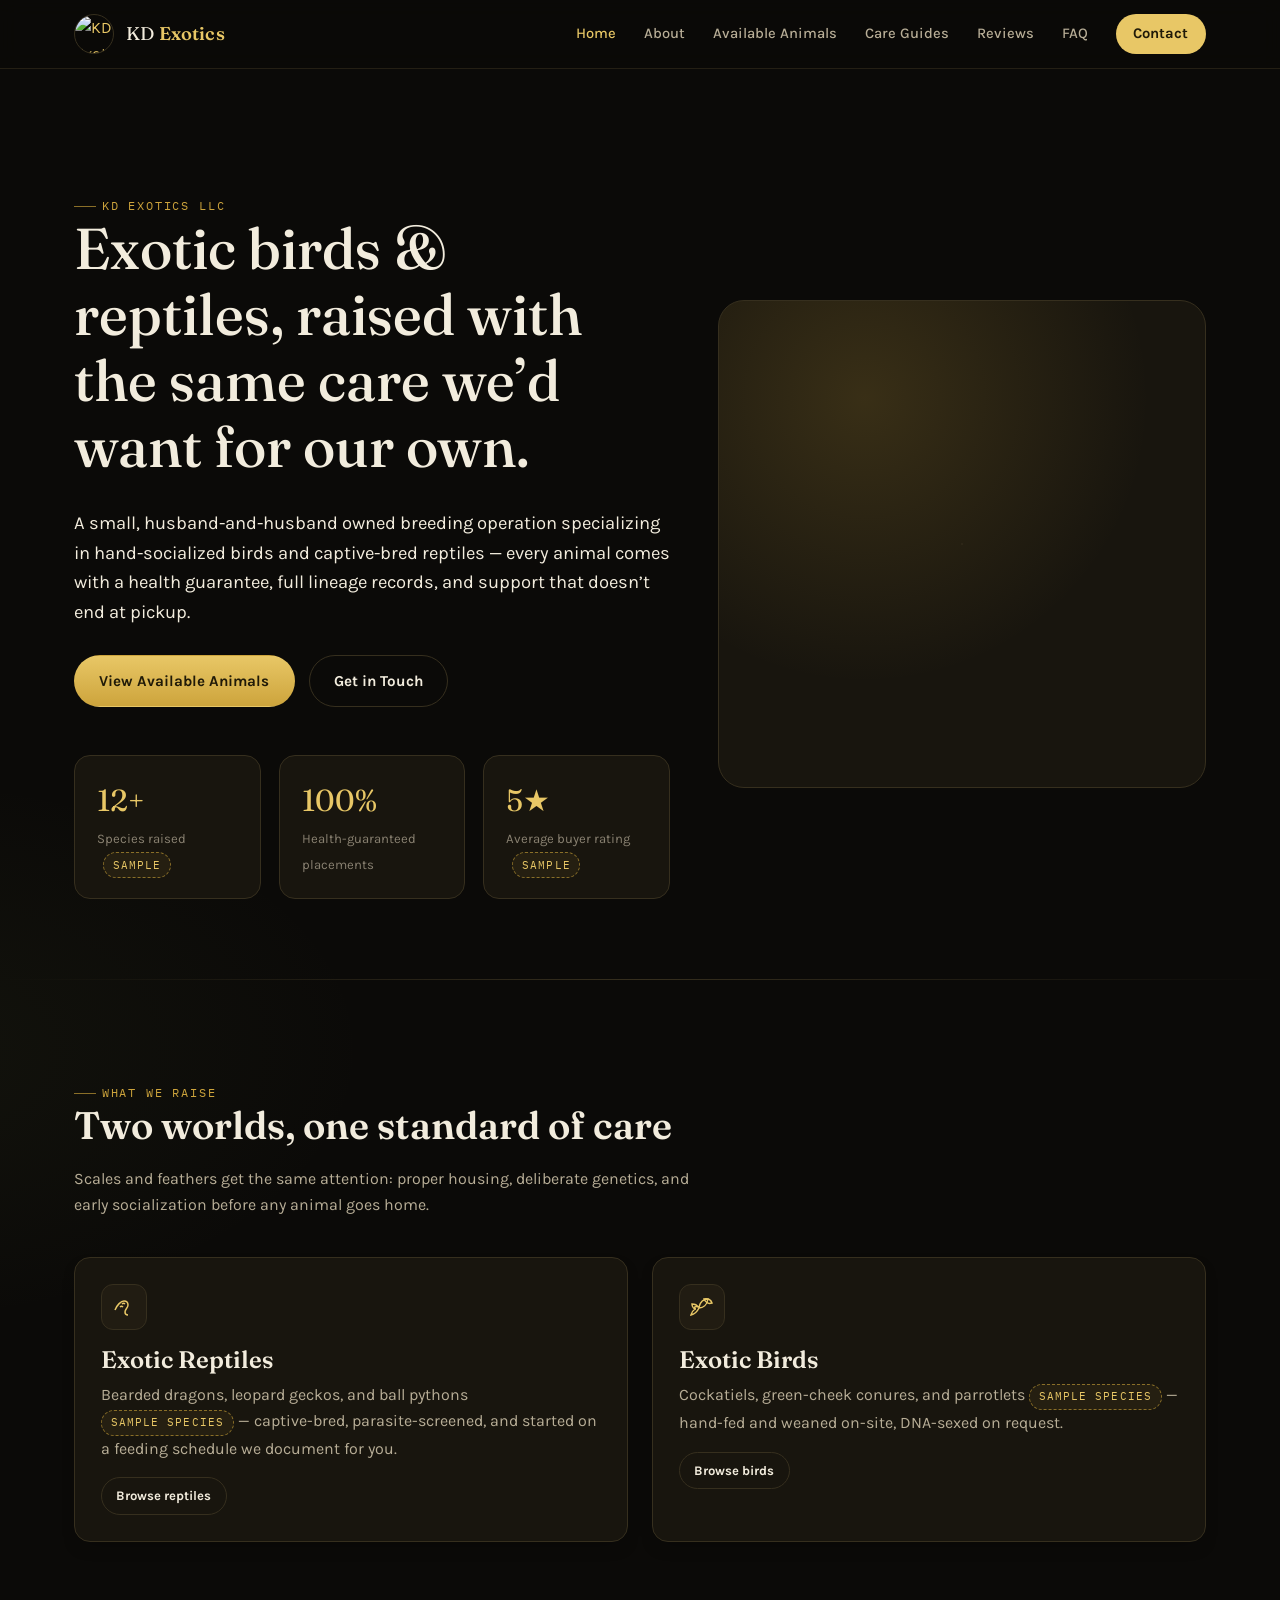
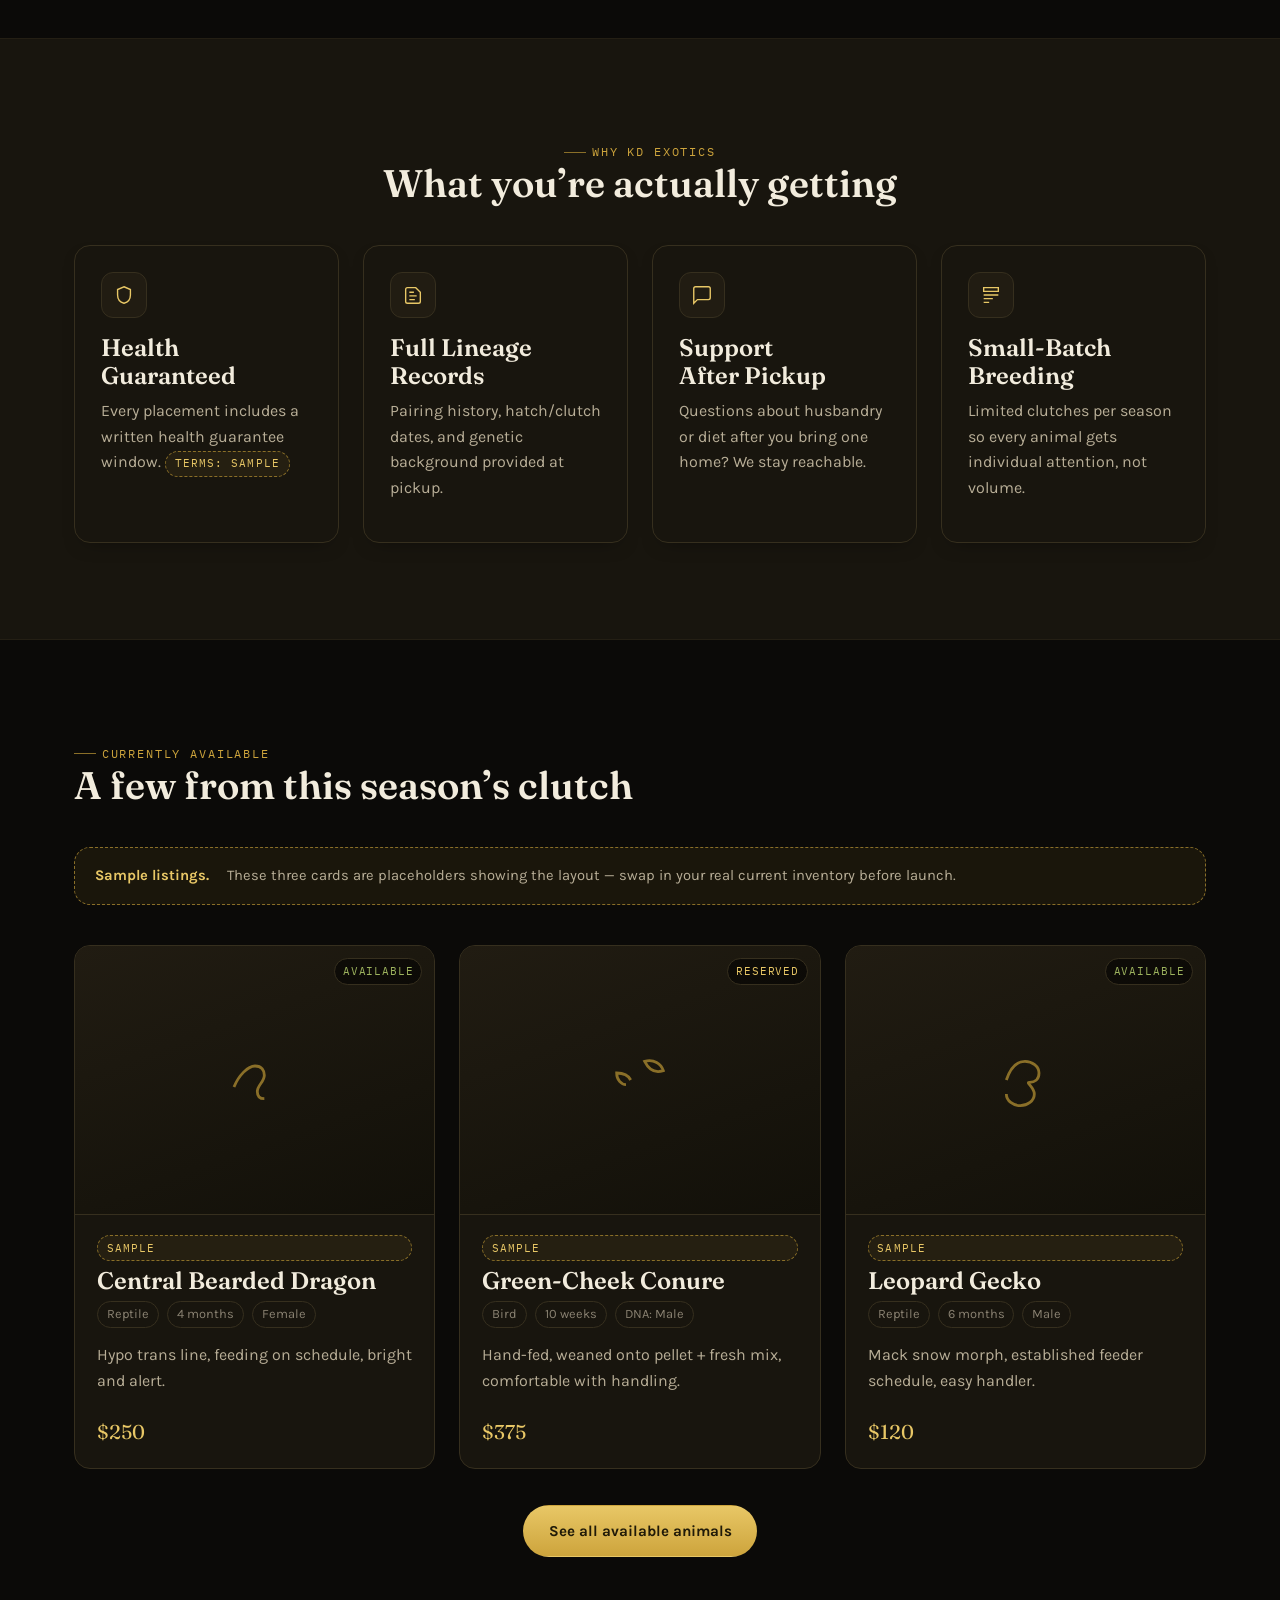
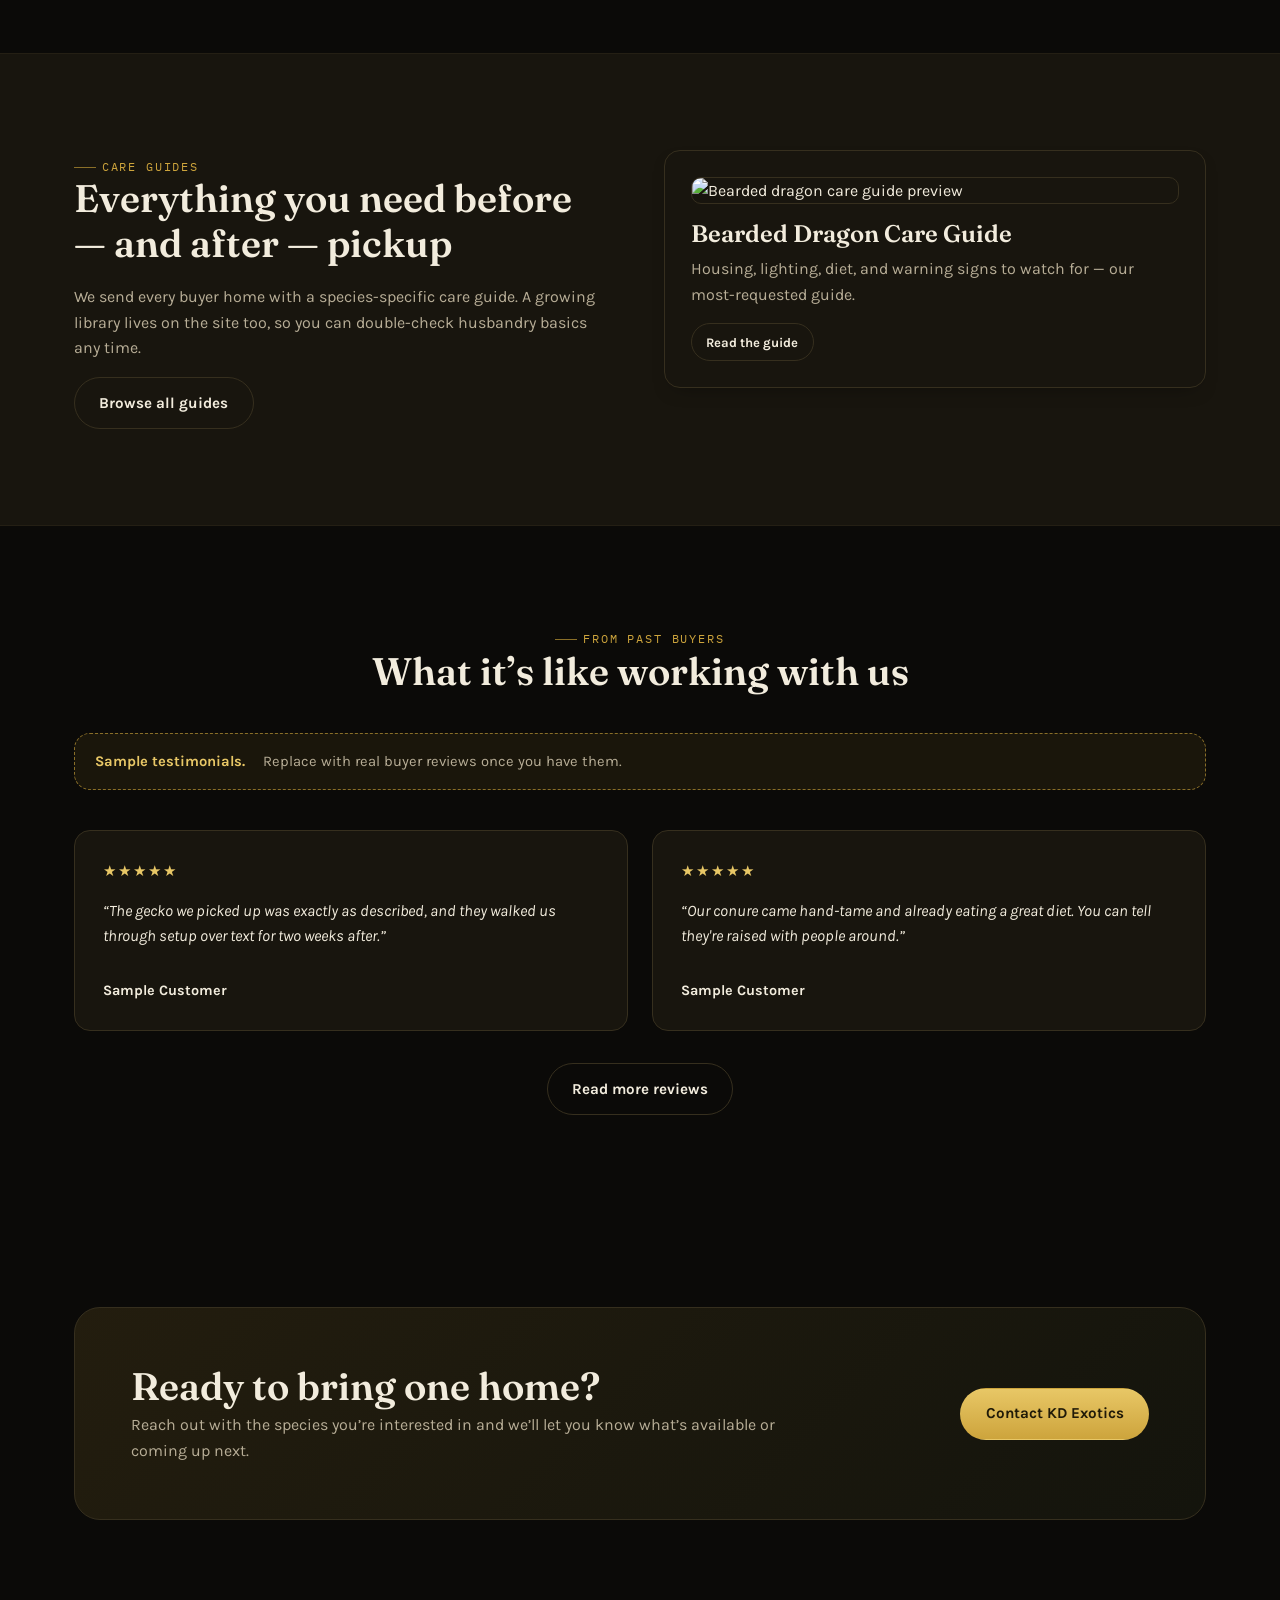
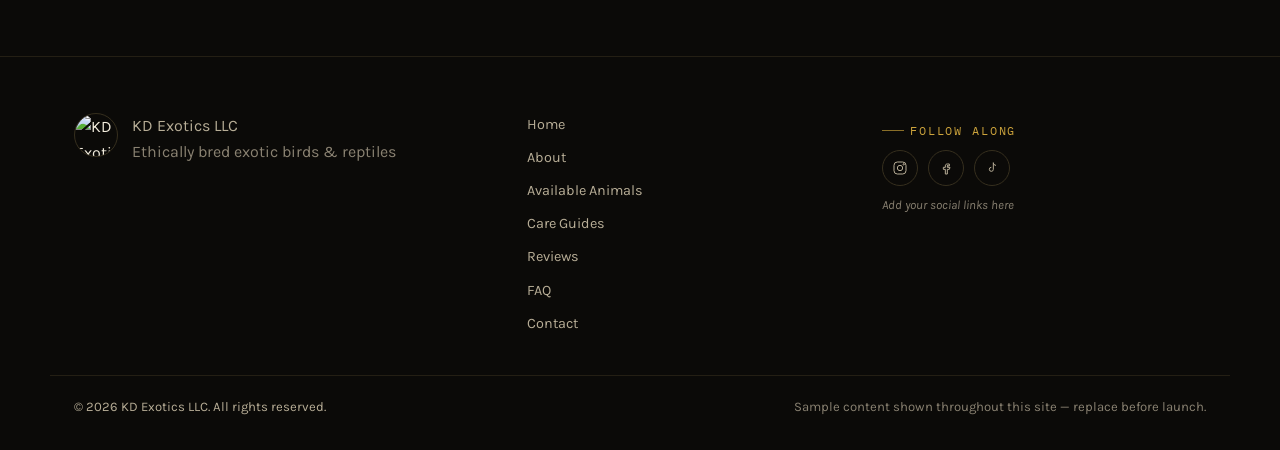
==== index.html @ a791296e "Add files via upload" ====
<!doctype html>
<html lang="en">
<head>
<meta charset="UTF-8">
<meta name="viewport" content="width=device-width, initial-scale=1.0">
<title>KD Exotics LLC | Ethically Bred Exotic Birds &amp; Reptiles</title>
<meta name="description" content="KD Exotics LLC raises hand-socialized exotic birds and reptiles with health-guaranteed placements, transparent lineage records, and lifetime owner support.">
<link rel="preconnect" href="https://fonts.googleapis.com">
<link rel="preconnect" href="https://fonts.gstatic.com" crossorigin>
<link rel="stylesheet" href="https://fonts.googleapis.com/css2?family=Fraunces:opsz,wght@9..144,400;9..144,500;9..144,600;9..144,700&family=Karla:wght@400;500;700&family=IBM+Plex+Mono:wght@400;500&display=swap">
<link rel="stylesheet" href="styles.css">
</head>
<body>

<header class="site-header">
  <div class="header-inner">
    <a href="index.html" class="brand">
      <img src="assets/kd-exotics-logo.jpg" alt="KD Exotics LLC" class="brand-mark">
      <span class="brand-text">KD <b>Exotics</b></span>
    </a>
    <nav class="site-nav" id="site-nav">
      <a href="index.html" class="active">Home</a>
      <a href="about.html">About</a>
      <a href="animals.html">Available Animals</a>
      <a href="care-guides.html">Care Guides</a>
      <a href="testimonials.html">Reviews</a>
      <a href="faq.html">FAQ</a>
      <a href="contact.html" class="nav-cta">Contact</a>
    </nav>
    <button class="nav-toggle" id="nav-toggle" aria-label="Toggle navigation" aria-expanded="false">
      <span></span><span></span><span></span>
    </button>
  </div>
</header>

<main>

  <!-- HERO -->
  <section class="hero">
    <div class="wrap hero-grid">
      <div>
        <span class="eyebrow">KD Exotics LLC</span>
        <h1>Exotic birds &amp; reptiles, raised with the same care we&rsquo;d want for our own.</h1>
        <p class="lede">A small, husband-and-husband owned breeding operation specializing in hand-socialized birds and captive-bred reptiles &mdash; every animal comes with a health guarantee, full lineage records, and support that doesn&rsquo;t end at pickup.</p>
        <div class="hero-actions">
          <a href="animals.html" class="btn btn-primary">View Available Animals</a>
          <a href="contact.html" class="btn btn-ghost">Get in Touch</a>
        </div>
        <div class="stat-row">
          <div class="stat-tile">
            <span class="num">12+</span>
            <span class="label">Species raised <span class="sample-tag" style="margin-left:6px;">Sample</span></span>
          </div>
          <div class="stat-tile">
            <span class="num">100%</span>
            <span class="label">Health-guaranteed placements</span>
          </div>
          <div class="stat-tile">
            <span class="num">5★</span>
            <span class="label">Average buyer rating <span class="sample-tag" style="margin-left:6px;">Sample</span></span>
          </div>
        </div>
      </div>
      <div class="hero-art" aria-hidden="true">
        <img src="assets/kd-exotics-logo.jpg" alt="">
      </div>
    </div>
  </section>

  <hr class="divider">

  <!-- WHAT WE RAISE -->
  <section>
    <div class="wrap">
      <div class="section-head">
        <span class="eyebrow">What we raise</span>
        <h2>Two worlds, one standard of care</h2>
        <p>Scales and feathers get the same attention: proper housing, deliberate genetics, and early socialization before any animal goes home.</p>
      </div>
      <div class="grid grid-2">
        <div class="card">
          <div class="icon-badge">
            <svg width="24" height="24" viewBox="0 0 24 24" fill="none" stroke="currentColor" stroke-width="1.5"><path d="M3 15c2-5 6-9 9-9 3 0 4 2 4 4 0 3-3 4-3 7 0 2 1 3 3 3M8 12c1-1 2-1 3 0M10 9c1-1 2-1 3 0"/></svg>
          </div>
          <h3>Exotic Reptiles</h3>
          <p>Bearded dragons, leopard geckos, and ball pythons <span class="sample-tag">Sample species</span> &mdash; captive-bred, parasite-screened, and started on a feeding schedule we document for you.</p>
          <a href="animals.html?type=reptiles" class="btn btn-sm btn-ghost">Browse reptiles</a>
        </div>
        <div class="card">
          <div class="icon-badge">
            <svg width="24" height="24" viewBox="0 0 24 24" fill="none" stroke="currentColor" stroke-width="1.5"><path d="M6 14c-2 0-4-2-4-5 3 0 5 1 6 3M14 4c4-1 7 1 8 4-3 1-6 0-8-4Z"/><path d="M9 12c1-4 4-8 9-8-1 6-5 9-9 9-3 6-8 7-8 7s1-4 4-6c-1-1-1-2 0-2 2-1 3 0 4 0Z"/></svg>
          </div>
          <h3>Exotic Birds</h3>
          <p>Cockatiels, green-cheek conures, and parrotlets <span class="sample-tag">Sample species</span> &mdash; hand-fed and weaned on-site, DNA-sexed on request.</p>
          <a href="animals.html?type=birds" class="btn btn-sm btn-ghost">Browse birds</a>
        </div>
      </div>
    </div>
  </section>

  <!-- WHY KD EXOTICS -->
  <section style="background:var(--surface); border-top:1px solid var(--border-soft); border-bottom:1px solid var(--border-soft);">
    <div class="wrap">
      <div class="section-head center">
        <span class="eyebrow">Why KD Exotics</span>
        <h2>What you&rsquo;re actually getting</h2>
      </div>
      <div class="grid grid-4">
        <div class="card">
          <div class="icon-badge"><svg width="22" height="22" viewBox="0 0 24 24" fill="none" stroke="currentColor" stroke-width="1.5"><path d="M12 3l7 3v6c0 5-3 8-7 9-4-1-7-4-7-9V6l7-3Z"/></svg></div>
          <h3>Health Guaranteed</h3>
          <p>Every placement includes a written health guarantee window. <span class="sample-tag">Terms: sample</span></p>
        </div>
        <div class="card">
          <div class="icon-badge"><svg width="22" height="22" viewBox="0 0 24 24" fill="none" stroke="currentColor" stroke-width="1.5"><path d="M4 19V6a2 2 0 0 1 2-2h9l5 5v10a2 2 0 0 1-2 2H6a2 2 0 0 1-2-2Z"/><path d="M8 9h5M8 13h8M8 17h6"/></svg></div>
          <h3>Full Lineage Records</h3>
          <p>Pairing history, hatch/clutch dates, and genetic background provided at pickup.</p>
        </div>
        <div class="card">
          <div class="icon-badge"><svg width="22" height="22" viewBox="0 0 24 24" fill="none" stroke="currentColor" stroke-width="1.5"><path d="M21 15a2 2 0 0 1-2 2H7l-4 4V5a2 2 0 0 1 2-2h14a2 2 0 0 1 2 2v10Z"/></svg></div>
          <h3>Support After Pickup</h3>
          <p>Questions about husbandry or diet after you bring one home? We stay reachable.</p>
        </div>
        <div class="card">
          <div class="icon-badge"><svg width="22" height="22" viewBox="0 0 24 24" fill="none" stroke="currentColor" stroke-width="1.5"><path d="M4 4h16v4H4zM4 12h16M4 16h10M4 20h6"/></svg></div>
          <h3>Small-Batch Breeding</h3>
          <p>Limited clutches per season so every animal gets individual attention, not volume.</p>
        </div>
      </div>
    </div>
  </section>

  <!-- FEATURED ANIMALS -->
  <section>
    <div class="wrap">
      <div class="section-head">
        <span class="eyebrow">Currently available</span>
        <h2>A few from this season&rsquo;s clutch</h2>
      </div>
      <div class="sample-banner">
        <strong>Sample listings.</strong>&nbsp;These three cards are placeholders showing the layout &mdash; swap in your real current inventory before launch.
      </div>
      <div class="grid grid-3">
        <div class="animal-card">
          <div class="animal-media">
            <span class="animal-status status-available">Available</span>
            <svg viewBox="0 0 24 24" fill="none" stroke="currentColor" stroke-width="1.2"><path d="M3 15c2-5 6-9 9-9 3 0 4 2 4 4 0 3-3 4-3 7 0 2 1 3 3 3"/></svg>
          </div>
          <div class="animal-body">
            <span class="sample-tag">Sample</span>
            <h3>Central Bearded Dragon</h3>
            <div class="animal-meta"><span>Reptile</span><span>4 months</span><span>Female</span></div>
            <p>Hypo trans line, feeding on schedule, bright and alert.</p>
            <span class="animal-price">$250</span>
          </div>
        </div>
        <div class="animal-card">
          <div class="animal-media">
            <span class="animal-status status-reserved">Reserved</span>
            <svg viewBox="0 0 24 24" fill="none" stroke="currentColor" stroke-width="1.2"><path d="M6 14c-2 0-4-2-4-5 3 0 5 1 6 3M14 4c4-1 7 1 8 4-3 1-6 0-8-4Z"/></svg>
          </div>
          <div class="animal-body">
            <span class="sample-tag">Sample</span>
            <h3>Green-Cheek Conure</h3>
            <div class="animal-meta"><span>Bird</span><span>10 weeks</span><span>DNA: Male</span></div>
            <p>Hand-fed, weaned onto pellet + fresh mix, comfortable with handling.</p>
            <span class="animal-price">$375</span>
          </div>
        </div>
        <div class="animal-card">
          <div class="animal-media">
            <span class="animal-status status-available">Available</span>
            <svg viewBox="0 0 24 24" fill="none" stroke="currentColor" stroke-width="1.2"><path d="M4 12c2-6 5-8 8-8s6 2 6 5-2 4-4 4 2 2 2 5-3 5-6 5-6-2-6-5"/></svg>
          </div>
          <div class="animal-body">
            <span class="sample-tag">Sample</span>
            <h3>Leopard Gecko</h3>
            <div class="animal-meta"><span>Reptile</span><span>6 months</span><span>Male</span></div>
            <p>Mack snow morph, established feeder schedule, easy handler.</p>
            <span class="animal-price">$120</span>
          </div>
        </div>
      </div>
      <div style="text-align:center; margin-top:36px;">
        <a href="animals.html" class="btn btn-primary">See all available animals</a>
      </div>
    </div>
  </section>

  <!-- CARE GUIDES TEASER -->
  <section style="background:var(--surface); border-top:1px solid var(--border-soft); border-bottom:1px solid var(--border-soft);">
    <div class="wrap two-col">
      <div>
        <span class="eyebrow">Care guides</span>
        <h2>Everything you need before &mdash; and after &mdash; pickup</h2>
        <p>We send every buyer home with a species-specific care guide. A growing library lives on the site too, so you can double-check husbandry basics any time.</p>
        <a href="care-guides.html" class="btn btn-ghost">Browse all guides</a>
      </div>
      <div class="card">
        <img src="assets/kd-exotics-bearded-dragon-care-guide.jpg" alt="Bearded dragon care guide preview" style="border-radius:10px; margin-bottom:16px; border:1px solid var(--border);">
        <h3>Bearded Dragon Care Guide</h3>
        <p>Housing, lighting, diet, and warning signs to watch for &mdash; our most-requested guide.</p>
        <a href="care-guides.html" class="btn btn-sm btn-ghost">Read the guide</a>
      </div>
    </div>
  </section>

  <!-- TESTIMONIALS TEASER -->
  <section>
    <div class="wrap">
      <div class="section-head center">
        <span class="eyebrow">From past buyers</span>
        <h2>What it&rsquo;s like working with us</h2>
      </div>
      <div class="sample-banner"><strong>Sample testimonials.</strong>&nbsp;Replace with real buyer reviews once you have them.</div>
      <div class="grid grid-2">
        <div class="testimonial-card">
          <div class="stars">★★★★★</div>
          <p class="testimonial-quote">&ldquo;The gecko we picked up was exactly as described, and they walked us through setup over text for two weeks after.&rdquo;</p>
          <span class="testimonial-name">Sample Customer</span>
        </div>
        <div class="testimonial-card">
          <div class="stars">★★★★★</div>
          <p class="testimonial-quote">&ldquo;Our conure came hand-tame and already eating a great diet. You can tell they're raised with people around.&rdquo;</p>
          <span class="testimonial-name">Sample Customer</span>
        </div>
      </div>
      <div style="text-align:center; margin-top:32px;">
        <a href="testimonials.html" class="btn btn-ghost">Read more reviews</a>
      </div>
    </div>
  </section>

  <!-- CTA -->
  <section>
    <div class="wrap">
      <div class="cta-band">
        <div>
          <h2>Ready to bring one home?</h2>
          <p style="margin-bottom:0;">Reach out with the species you&rsquo;re interested in and we&rsquo;ll let you know what&rsquo;s available or coming up next.</p>
        </div>
        <a href="contact.html" class="btn btn-primary">Contact KD Exotics</a>
      </div>
    </div>
  </section>

</main>

<footer class="site-footer">
  <div class="footer-inner">
    <div class="footer-brand">
      <img src="assets/kd-exotics-logo.jpg" alt="KD Exotics LLC" class="footer-mark">
      <p>KD Exotics LLC<br><span class="muted">Ethically bred exotic birds &amp; reptiles</span></p>
    </div>
    <nav class="footer-nav">
      <a href="index.html">Home</a>
      <a href="about.html">About</a>
      <a href="animals.html">Available Animals</a>
      <a href="care-guides.html">Care Guides</a>
      <a href="testimonials.html">Reviews</a>
      <a href="faq.html">FAQ</a>
      <a href="contact.html">Contact</a>
    </nav>
    <div>
      <span class="eyebrow">Follow along</span>
      <div class="social-links">
        <a href="#" aria-label="Instagram"><svg width="16" height="16" viewBox="0 0 24 24" fill="none" stroke="currentColor" stroke-width="1.5"><rect x="3" y="3" width="18" height="18" rx="5"/><circle cx="12" cy="12" r="4"/><circle cx="17.5" cy="6.5" r="1"/></svg></a>
        <a href="#" aria-label="Facebook"><svg width="16" height="16" viewBox="0 0 24 24" fill="none" stroke="currentColor" stroke-width="1.5"><path d="M14 9h3V6h-3c-2 0-3 1-3 3v2H8v3h3v7h3v-7h3l1-3h-4V9c0-.5.2-1 1-1Z"/></svg></a>
        <a href="#" aria-label="TikTok"><svg width="16" height="16" viewBox="0 0 24 24" fill="none" stroke="currentColor" stroke-width="1.5"><path d="M14 4v10a3 3 0 1 1-3-3M14 4c0 2.5 2 4 4 4"/></svg></a>
      </div>
      <p class="placeholder-note">Add your social links here</p>
    </div>
  </div>
  <div class="footer-bottom wrap">
    <p>&copy; 2026 KD Exotics LLC. All rights reserved.</p>
    <p class="muted">Sample content shown throughout this site — replace before launch.</p>
  </div>
</footer>

<script src="script.js"></script>
</body>
</html>
---- styles.css ----
/* ===========================================================
   KD EXOTICS LLC — shared stylesheet
   A deliberately dark, metallic "scale & feather" theme drawn
   directly from the KD Exotics mark: matte black ground, brass
   gold, moss-green scale, and brushed steel feather tones.
   =========================================================== */

:root {
  --bg: #0b0a08;
  --bg-alt: #121009;
  --surface: #18150e;
  --surface-2: #211c12;
  --border: #362f1e;
  --border-soft: #241f14;

  --text: #f2ecdd;
  --muted: #b8ae97;
  --muted-2: #8a8272;

  --gold: #cda43c;
  --gold-bright: #e8c766;
  --gold-dim: #8a6f28;
  --olive: #7c8c47;
  --olive-bright: #9db35e;
  --slate: #a7a59a;

  --danger: #c96a4a;
  --shadow-sm: 0 8px 20px -12px rgba(0,0,0,.55);
  --shadow: 0 24px 60px -24px rgba(0,0,0,.75);

  --radius-sm: 8px;
  --radius: 16px;
  --radius-lg: 26px;

  --font-display: 'Fraunces', Georgia, 'Iowan Old Style', serif;
  --font-body: 'Karla', -apple-system, BlinkMacSystemFont, 'Segoe UI', sans-serif;
  --font-mono: 'IBM Plex Mono', ui-monospace, SFMono-Regular, monospace;

  --maxw: 1180px;
  color-scheme: dark;
}

* { box-sizing: border-box; }
html { scroll-behavior: smooth; }
body {
  margin: 0;
  background: var(--bg);
  background-image:
    radial-gradient(1200px 600px at 85% -10%, rgba(205,164,60,.08), transparent 60%),
    radial-gradient(900px 500px at -10% 20%, rgba(124,140,71,.07), transparent 55%);
  color: var(--text);
  font-family: var(--font-body);
  font-size: 16px;
  line-height: 1.6;
  -webkit-font-smoothing: antialiased;
}
img { max-width: 100%; display: block; }
a { color: var(--gold-bright); text-decoration: none; }
a:hover { color: var(--gold); }
h1, h2, h3, h4 {
  font-family: var(--font-display);
  font-weight: 600;
  line-height: 1.15;
  text-wrap: balance;
  margin: 0 0 .5em;
  color: var(--text);
}
h1 { font-size: clamp(2.2rem, 5vw, 3.6rem); font-weight: 500; }
h2 { font-size: clamp(1.6rem, 3.4vw, 2.4rem); }
h3 { font-size: clamp(1.15rem, 2vw, 1.5rem); }
p { margin: 0 0 1em; color: var(--muted); max-width: 65ch; }
p.lede { font-size: 1.15rem; color: var(--text); }
.muted { color: var(--muted-2); }
ul, ol { color: var(--muted); }
:focus-visible { outline: 2px solid var(--gold-bright); outline-offset: 3px; }

.eyebrow {
  display: inline-flex;
  align-items: center;
  gap: .5em;
  font-family: var(--font-mono);
  font-size: .72rem;
  letter-spacing: .16em;
  text-transform: uppercase;
  color: var(--gold);
}
.eyebrow::before {
  content: '';
  width: 22px; height: 1px;
  background: var(--gold-dim);
}

.wrap {
  max-width: var(--maxw);
  margin: 0 auto;
  padding-inline: 24px;
}
section { padding-block: clamp(48px, 8vw, 96px); }
.section-head { max-width: 640px; margin-bottom: 40px; }
.section-head.center { max-width: 640px; margin-inline: auto; text-align: center; }

/* ---------- buttons ---------- */
.btn {
  display: inline-flex;
  align-items: center;
  gap: .5em;
  padding: .85em 1.6em;
  border-radius: 999px;
  font-family: var(--font-body);
  font-weight: 700;
  font-size: .95rem;
  border: 1px solid transparent;
  cursor: pointer;
  transition: transform .15s ease, background .2s ease, border-color .2s ease, color .2s ease;
}
.btn:hover { transform: translateY(-1px); }
.btn-primary {
  background: linear-gradient(180deg, var(--gold-bright), var(--gold));
  color: #201a08;
}
.btn-primary:hover { color: #14100a; filter: brightness(1.06); }
.btn-ghost {
  background: transparent;
  border-color: var(--border);
  color: var(--text);
}
.btn-ghost:hover { border-color: var(--gold-dim); color: var(--gold-bright); }
.btn-sm { padding: .55em 1.1em; font-size: .82rem; }

/* ---------- header / nav ---------- */
.site-header {
  position: sticky; top: 0; z-index: 40;
  background: rgba(11,10,8,.86);
  backdrop-filter: saturate(140%) blur(10px);
  border-bottom: 1px solid var(--border-soft);
}
.header-inner {
  max-width: var(--maxw);
  margin: 0 auto;
  padding: 14px 24px;
  display: flex;
  align-items: center;
  justify-content: space-between;
  gap: 20px;
}
.brand { display: flex; align-items: center; gap: 12px; }
.brand-mark {
  width: 40px; height: 40px;
  border-radius: 50%;
  object-fit: cover;
  border: 1px solid var(--border);
}
.brand-text {
  font-family: var(--font-display);
  font-size: 1.15rem;
  color: var(--text);
  letter-spacing: .01em;
}
.brand-text b { color: var(--gold-bright); font-weight: 600; }
.site-nav {
  display: flex;
  align-items: center;
  gap: 28px;
  font-size: .92rem;
}
.site-nav a { color: var(--muted); font-weight: 500; }
.site-nav a:hover, .site-nav a.active { color: var(--gold-bright); }
.site-nav a.nav-cta {
  color: #201a08;
  background: var(--gold-bright);
  padding: .55em 1.2em;
  border-radius: 999px;
  font-weight: 700;
}
.site-nav a.nav-cta:hover { background: var(--gold); color: #14100a; }
.nav-toggle {
  display: none;
  flex-direction: column;
  gap: 5px;
  background: none;
  border: 1px solid var(--border);
  border-radius: 8px;
  padding: 10px 12px;
  cursor: pointer;
}
.nav-toggle span { width: 20px; height: 2px; background: var(--text); display: block; }

@media (max-width: 860px) {
  .site-nav {
    position: absolute;
    top: 100%; left: 0; right: 0;
    background: var(--bg-alt);
    border-bottom: 1px solid var(--border-soft);
    flex-direction: column;
    align-items: flex-start;
    gap: 2px;
    padding: 10px 24px 18px;
    display: none;
  }
  .site-nav.open { display: flex; }
  .site-nav a { width: 100%; padding: 10px 0; border-bottom: 1px solid var(--border-soft); }
  .site-nav a.nav-cta { margin-top: 8px; text-align: center; }
  .nav-toggle { display: flex; }
}

/* ---------- hero ---------- */
.hero {
  padding-block: clamp(56px, 10vw, 120px) clamp(40px, 8vw, 80px);
  position: relative;
  overflow: clip;
}
.hero-grid {
  display: grid;
  grid-template-columns: 1.1fr .9fr;
  gap: 48px;
  align-items: center;
}
@media (max-width: 900px) { .hero-grid { grid-template-columns: 1fr; } }
.hero-actions { display: flex; flex-wrap: wrap; gap: 14px; margin-top: 28px; }
.hero-art {
  aspect-ratio: 1/1;
  border-radius: var(--radius-lg);
  background: radial-gradient(circle at 30% 20%, rgba(205,164,60,.18), transparent 55%), var(--surface);
  border: 1px solid var(--border);
  display: grid;
  place-items: center;
  padding: 12%;
}
.hero-art img { border-radius: 50%; border: 1px solid var(--border); }

.stat-row {
  display: grid;
  grid-template-columns: repeat(3, 1fr);
  gap: 18px;
  margin-top: 48px;
}
.stat-tile {
  background: var(--surface);
  border: 1px solid var(--border);
  border-radius: var(--radius);
  padding: 20px 22px;
}
.stat-tile .num {
  font-family: var(--font-display);
  font-size: 1.9rem;
  color: var(--gold-bright);
  display: block;
}
.stat-tile .label { font-size: .82rem; color: var(--muted-2); }
@media (max-width: 640px) { .stat-row { grid-template-columns: 1fr; } }

/* ---------- decorative divider ---------- */
.divider {
  height: 1px;
  background: linear-gradient(90deg, transparent, var(--border), transparent);
  border: none;
  margin: 0;
}
.scale-rule {
  display: flex;
  align-items: center;
  gap: 10px;
  color: var(--olive-bright);
  opacity: .8;
  margin-block: 8px 32px;
}
.scale-rule::before, .scale-rule::after {
  content: '';
  flex: 1;
  height: 1px;
  background: var(--border);
}

/* ---------- cards / grids ---------- */
.grid { display: grid; gap: 24px; }
.grid-2 { grid-template-columns: repeat(2, 1fr); }
.grid-3 { grid-template-columns: repeat(3, 1fr); }
.grid-4 { grid-template-columns: repeat(4, 1fr); }
@media (max-width: 980px) { .grid-4 { grid-template-columns: repeat(2, 1fr); } }
@media (max-width: 720px) { .grid-3, .grid-2 { grid-template-columns: 1fr; } .grid-4 { grid-template-columns: 1fr; } }

.card {
  background: var(--surface);
  border: 1px solid var(--border);
  border-radius: var(--radius);
  padding: 26px;
  box-shadow: var(--shadow-sm);
}
.card h3 { margin-bottom: .35em; }
.card .icon-badge {
  width: 46px; height: 46px;
  border-radius: 12px;
  display: grid; place-items: center;
  background: var(--surface-2);
  border: 1px solid var(--border);
  color: var(--gold-bright);
  margin-bottom: 16px;
}

.sample-tag {
  display: inline-flex;
  align-items: center;
  gap: 6px;
  font-family: var(--font-mono);
  font-size: .68rem;
  letter-spacing: .1em;
  text-transform: uppercase;
  color: var(--gold-bright);
  border: 1px dashed var(--gold-dim);
  border-radius: 999px;
  padding: .3em .8em;
  background: rgba(205,164,60,.07);
}
.sample-banner {
  display: flex;
  align-items: flex-start;
  gap: 14px;
  background: rgba(205,164,60,.08);
  border: 1px dashed var(--gold-dim);
  border-radius: var(--radius);
  padding: 16px 20px;
  margin-bottom: 40px;
  font-size: .92rem;
  color: var(--muted);
}
.sample-banner strong { color: var(--gold-bright); }

/* ---------- animal cards ---------- */
.animal-card {
  background: var(--surface);
  border: 1px solid var(--border);
  border-radius: var(--radius);
  overflow: hidden;
  display: flex;
  flex-direction: column;
}
.animal-media {
  aspect-ratio: 4/3;
  background: linear-gradient(160deg, var(--surface-2), var(--bg-alt));
  display: grid; place-items: center;
  position: relative;
  border-bottom: 1px solid var(--border);
}
.animal-media svg { width: 56px; height: 56px; color: var(--gold-dim); }
.animal-status {
  position: absolute; top: 12px; right: 12px;
  font-family: var(--font-mono);
  font-size: .68rem;
  letter-spacing: .08em;
  text-transform: uppercase;
  padding: .35em .7em;
  border-radius: 999px;
  background: rgba(0,0,0,.55);
  border: 1px solid var(--border);
}
.status-available { color: var(--olive-bright); }
.status-reserved { color: var(--gold-bright); }
.animal-body { padding: 20px 22px; flex: 1; display: flex; flex-direction: column; gap: 6px; }
.animal-body h3 { margin-bottom: 0; }
.animal-meta { display: flex; flex-wrap: wrap; gap: 8px; font-size: .8rem; color: var(--muted-2); margin-bottom: 8px; }
.animal-meta span { border: 1px solid var(--border); border-radius: 999px; padding: .2em .7em; }
.animal-price { font-family: var(--font-display); color: var(--gold-bright); font-size: 1.25rem; margin-top: auto; }

.filter-tabs { display: flex; flex-wrap: wrap; gap: 10px; margin-bottom: 32px; }
.filter-tab {
  padding: .6em 1.3em;
  border-radius: 999px;
  border: 1px solid var(--border);
  background: var(--surface);
  color: var(--muted);
  font-weight: 600;
  font-size: .88rem;
  cursor: pointer;
}
.filter-tab.active { background: var(--gold-bright); color: #1c1608; border-color: transparent; }

/* ---------- testimonials ---------- */
.testimonial-card {
  background: var(--surface);
  border: 1px solid var(--border);
  border-radius: var(--radius);
  padding: 28px;
  display: flex;
  flex-direction: column;
  gap: 14px;
}
.stars { color: var(--gold-bright); letter-spacing: 2px; font-size: .95rem; }
.testimonial-quote { color: var(--text); font-style: italic; }
.testimonial-name { font-weight: 700; color: var(--text); font-size: .9rem; }

/* ---------- FAQ accordion ---------- */
.faq-item {
  border-bottom: 1px solid var(--border);
}
.faq-q {
  width: 100%;
  text-align: left;
  background: none;
  border: none;
  color: var(--text);
  font-family: var(--font-display);
  font-size: 1.08rem;
  padding: 22px 0;
  display: flex;
  align-items: center;
  justify-content: space-between;
  gap: 20px;
  cursor: pointer;
}
.faq-q .plus { color: var(--gold-bright); font-size: 1.4rem; transition: transform .2s ease; flex-shrink: 0; }
.faq-item.open .faq-q .plus { transform: rotate(45deg); }
.faq-a {
  max-height: 0;
  overflow: hidden;
  transition: max-height .25s ease;
}
.faq-item.open .faq-a { max-height: 400px; }
.faq-a-inner { padding-bottom: 22px; color: var(--muted); }

/* ---------- forms ---------- */
.form-grid { display: grid; gap: 18px; grid-template-columns: 1fr 1fr; }
.form-grid .full { grid-column: 1 / -1; }
@media (max-width: 640px) { .form-grid { grid-template-columns: 1fr; } }
label { display: block; font-size: .85rem; font-weight: 700; color: var(--muted); margin-bottom: 6px; }
input, select, textarea {
  width: 100%;
  background: var(--surface-2);
  border: 1px solid var(--border);
  border-radius: var(--radius-sm);
  padding: .85em 1em;
  color: var(--text);
  font-family: var(--font-body);
  font-size: .95rem;
}
input:focus, select:focus, textarea:focus { border-color: var(--gold-dim); }
textarea { resize: vertical; min-height: 130px; }

/* ---------- CTA band ---------- */
.cta-band {
  border-radius: var(--radius-lg);
  border: 1px solid var(--border);
  background: linear-gradient(135deg, rgba(205,164,60,.12), rgba(124,140,71,.08));
  padding: clamp(32px, 6vw, 56px);
  display: flex;
  flex-wrap: wrap;
  align-items: center;
  justify-content: space-between;
  gap: 24px;
}
.cta-band h2 { margin-bottom: 4px; }

/* ---------- footer ---------- */
.site-footer { border-top: 1px solid var(--border-soft); padding-top: 56px; margin-top: 40px; }
.footer-inner {
  max-width: var(--maxw);
  margin: 0 auto;
  padding: 0 24px 40px;
  display: grid;
  grid-template-columns: 1.3fr 1fr 1fr;
  gap: 32px;
}
@media (max-width: 780px) { .footer-inner { grid-template-columns: 1fr; } }
.footer-brand { display: flex; gap: 14px; align-items: flex-start; }
.footer-mark { width: 44px; height: 44px; border-radius: 50%; border: 1px solid var(--border); }
.footer-nav { display: flex; flex-direction: column; gap: 10px; font-size: .9rem; }
.footer-nav a { color: var(--muted); }
.social-links { display: flex; gap: 10px; margin: 10px 0; }
.social-links a {
  width: 36px; height: 36px;
  border: 1px solid var(--border);
  border-radius: 50%;
  display: grid; place-items: center;
  color: var(--muted);
}
.social-links a:hover { color: var(--gold-bright); border-color: var(--gold-dim); }
.placeholder-note { font-size: .78rem; font-style: italic; color: var(--muted-2); }
.footer-bottom {
  border-top: 1px solid var(--border-soft);
  padding: 20px 24px;
  max-width: var(--maxw);
  margin: 0 auto;
  display: flex;
  flex-wrap: wrap;
  justify-content: space-between;
  gap: 10px;
  font-size: .82rem;
}

/* ---------- page hero (inner pages) ---------- */
.page-hero { padding-block: 56px 24px; }
.page-hero .eyebrow { margin-bottom: 14px; }

/* ---------- misc ---------- */
.badge-row { display: flex; flex-wrap: wrap; gap: 10px; margin-top: 20px; }
.badge-row .sample-tag { font-size: .64rem; }
.two-col { display: grid; grid-template-columns: 1fr 1fr; gap: 48px; align-items: start; }
@media (max-width: 860px) { .two-col { grid-template-columns: 1fr; } }
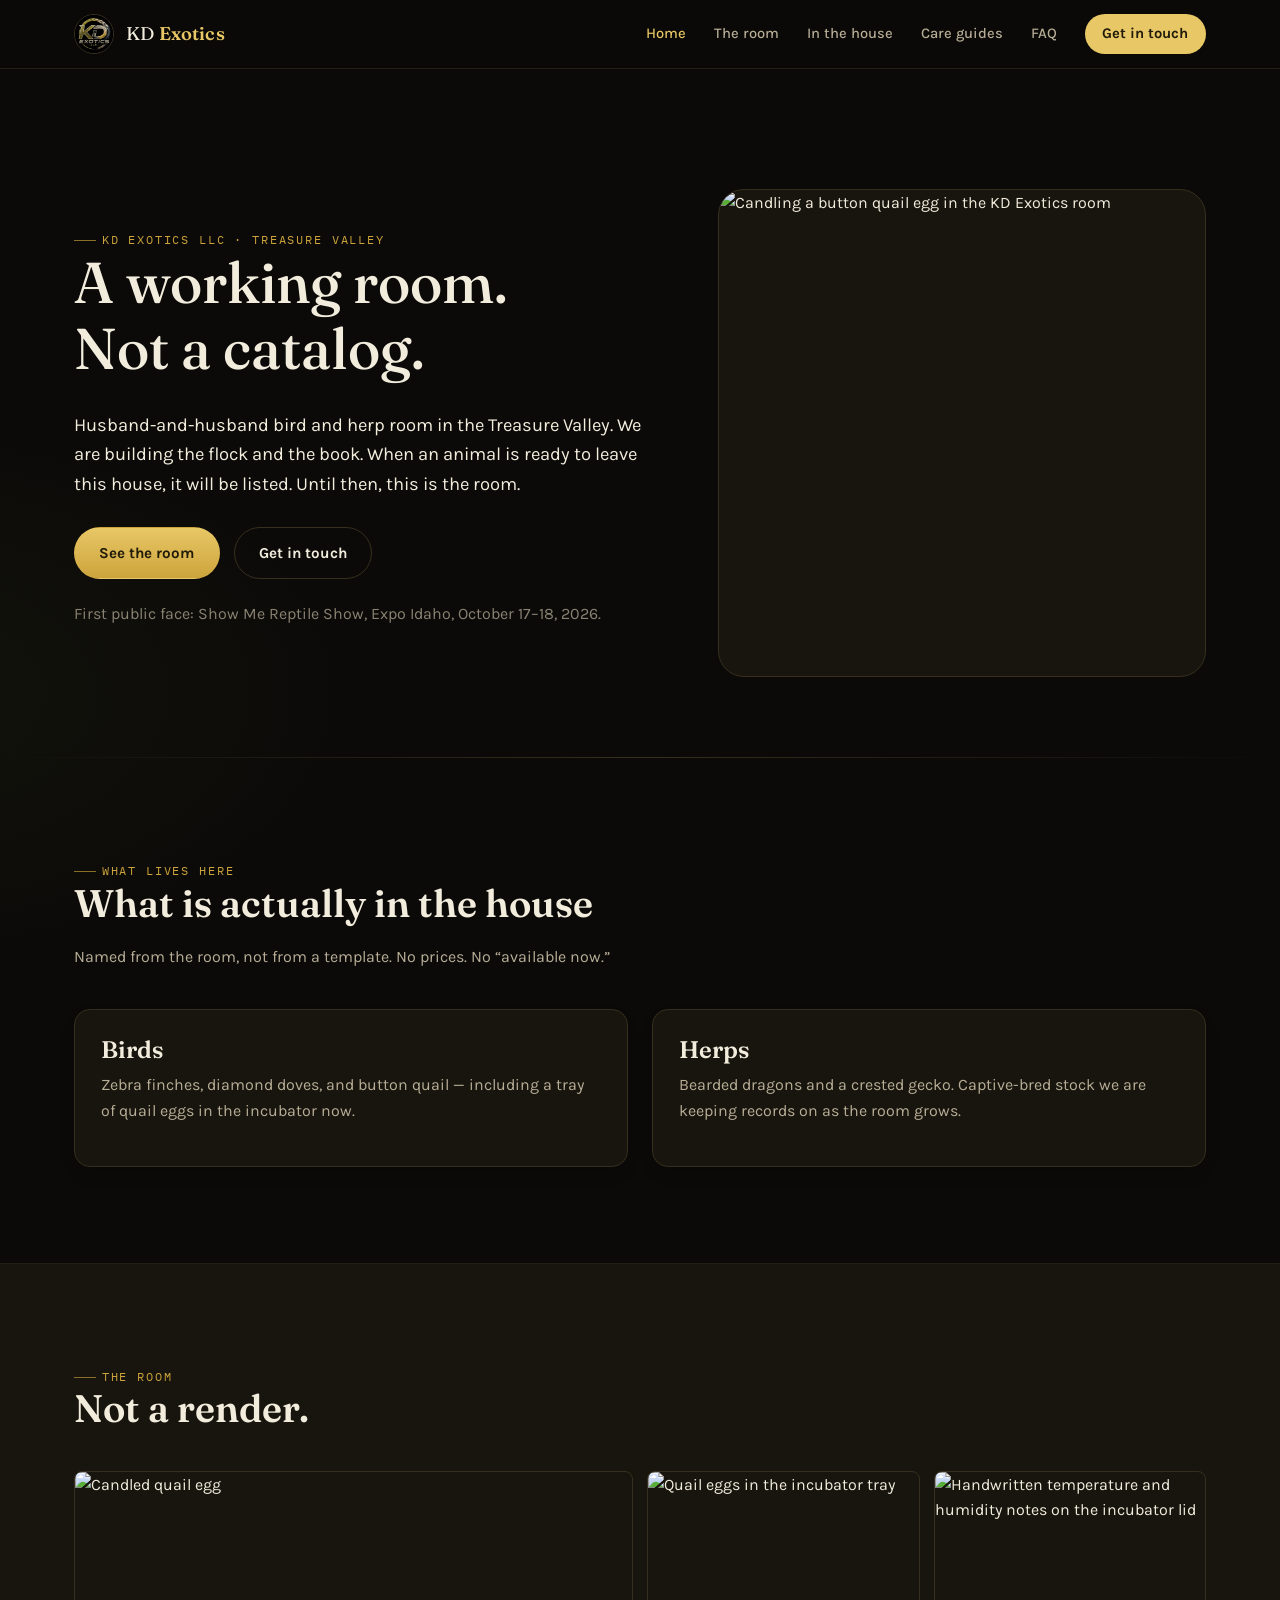
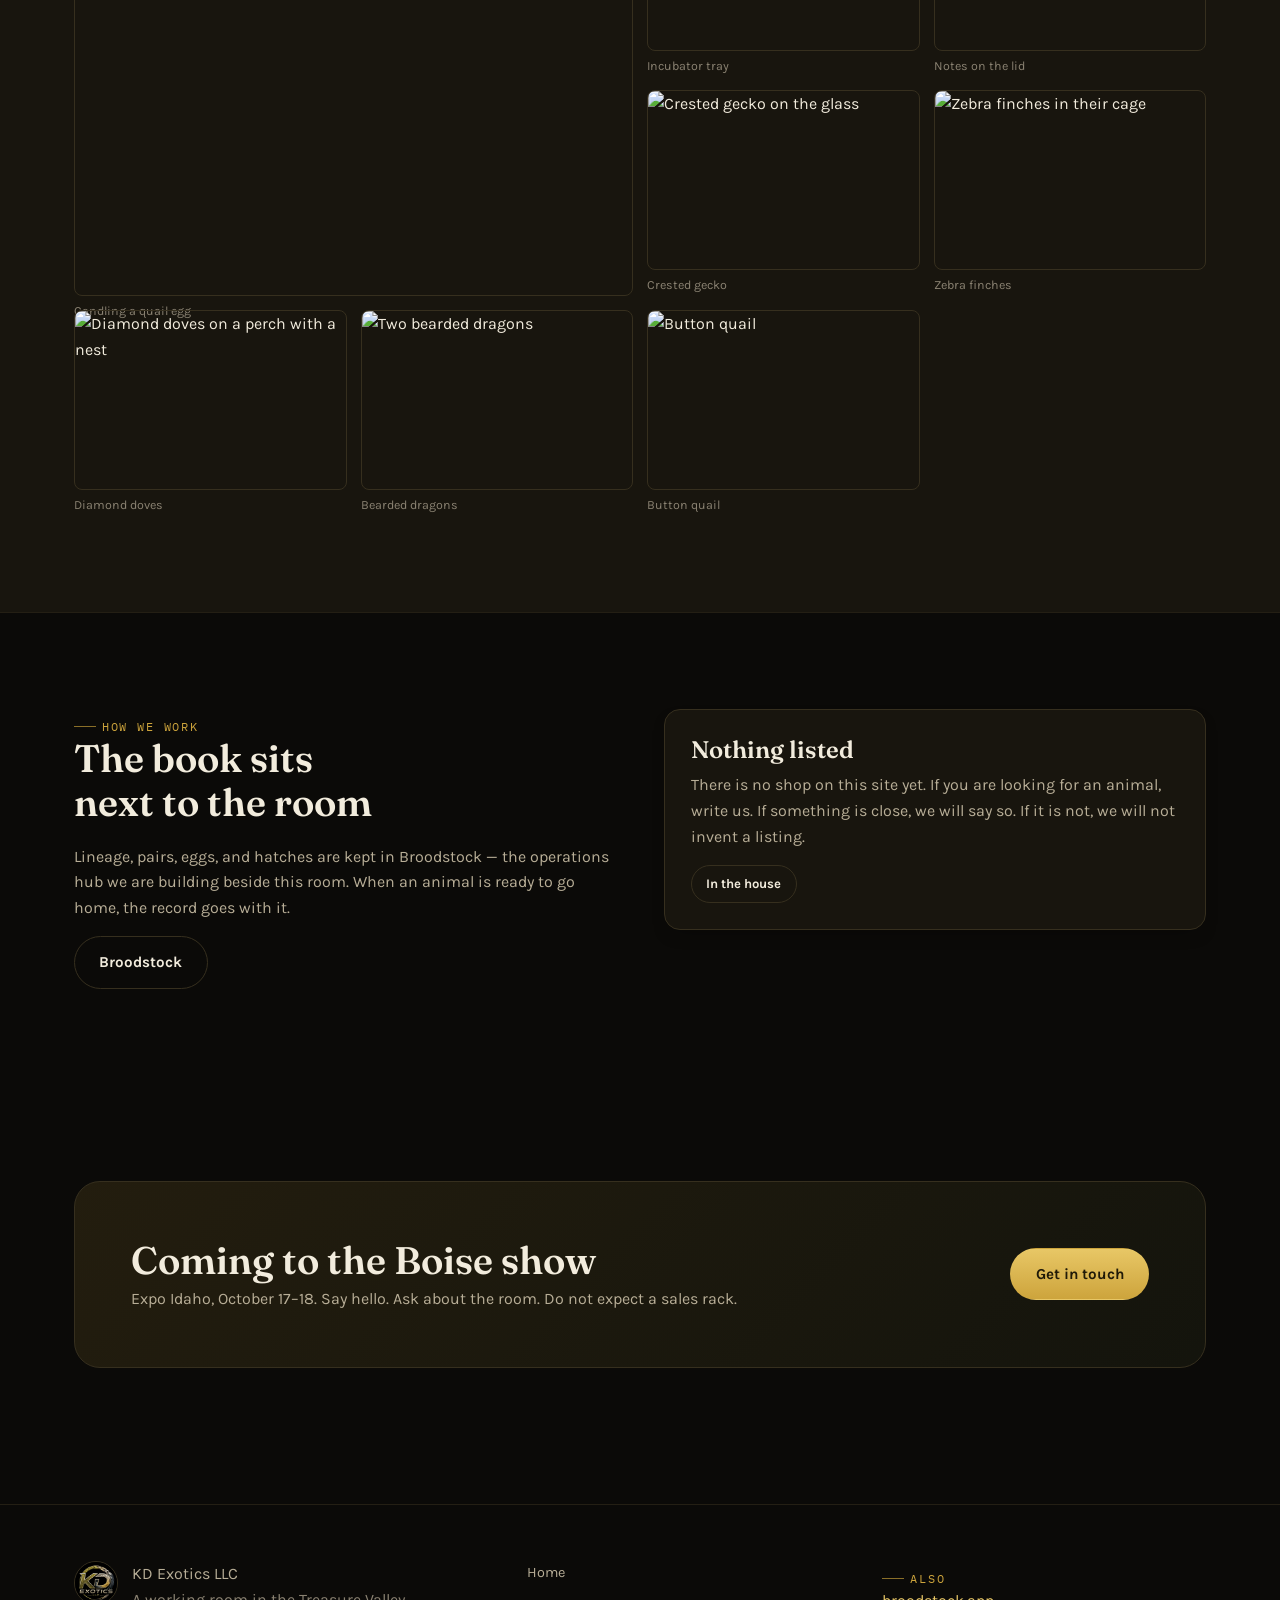
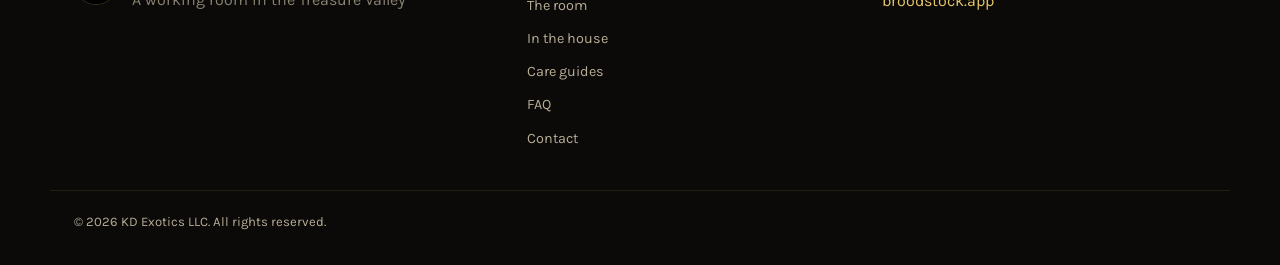
==== commit 21ab85dd: "Ship honest KD Exotics site (Grok copy, real photos, no sample listings)" ====
--- a/index.html
+++ b/index.html
@@ -3,8 +3,8 @@
 <head>
 <meta charset="UTF-8">
 <meta name="viewport" content="width=device-width, initial-scale=1.0">
-<title>KD Exotics LLC | Ethically Bred Exotic Birds &amp; Reptiles</title>
-<meta name="description" content="KD Exotics LLC raises hand-socialized exotic birds and reptiles with health-guaranteed placements, transparent lineage records, and lifetime owner support.">
+<title>KD Exotics LLC | A working bird and herp room in the Treasure Valley</title>
+<meta name="description" content="KD Exotics is a small husband-and-husband breeding room in the Treasure Valley. We are building the flock and the book. Nothing is listed for sale yet.">
 <link rel="preconnect" href="https://fonts.googleapis.com">
 <link rel="preconnect" href="https://fonts.gstatic.com" crossorigin>
 <link rel="stylesheet" href="https://fonts.googleapis.com/css2?family=Fraunces:opsz,wght@9..144,400;9..144,500;9..144,600;9..144,700&family=Karla:wght@400;500;700&family=IBM+Plex+Mono:wght@400;500&display=swap">
@@ -20,12 +20,11 @@
     </a>
     <nav class="site-nav" id="site-nav">
       <a href="index.html" class="active">Home</a>
-      <a href="about.html">About</a>
-      <a href="animals.html">Available Animals</a>
-      <a href="care-guides.html">Care Guides</a>
-      <a href="testimonials.html">Reviews</a>
+      <a href="about.html">The room</a>
+      <a href="animals.html">In the house</a>
+      <a href="care-guides.html">Care guides</a>
       <a href="faq.html">FAQ</a>
-      <a href="contact.html" class="nav-cta">Contact</a>
+      <a href="contact.html" class="nav-cta">Get in touch</a>
     </nav>
     <button class="nav-toggle" id="nav-toggle" aria-label="Toggle navigation" aria-expanded="false">
       <span></span><span></span><span></span>
@@ -35,211 +34,113 @@
 
 <main>
 
-  <!-- HERO -->
   <section class="hero">
     <div class="wrap hero-grid">
       <div>
-        <span class="eyebrow">KD Exotics LLC</span>
-        <h1>Exotic birds &amp; reptiles, raised with the same care we&rsquo;d want for our own.</h1>
-        <p class="lede">A small, husband-and-husband owned breeding operation specializing in hand-socialized birds and captive-bred reptiles &mdash; every animal comes with a health guarantee, full lineage records, and support that doesn&rsquo;t end at pickup.</p>
+        <span class="eyebrow">KD Exotics LLC · Treasure Valley</span>
+        <h1>A working room. Not a catalog.</h1>
+        <p class="lede">Husband-and-husband bird and herp room in the Treasure Valley. We are building the flock and the book. When an animal is ready to leave this house, it will be listed. Until then, this is the room.</p>
         <div class="hero-actions">
-          <a href="animals.html" class="btn btn-primary">View Available Animals</a>
-          <a href="contact.html" class="btn btn-ghost">Get in Touch</a>
+          <a href="about.html" class="btn btn-primary">See the room</a>
+          <a href="contact.html" class="btn btn-ghost">Get in touch</a>
         </div>
-        <div class="stat-row">
-          <div class="stat-tile">
-            <span class="num">12+</span>
-            <span class="label">Species raised <span class="sample-tag" style="margin-left:6px;">Sample</span></span>
-          </div>
-          <div class="stat-tile">
-            <span class="num">100%</span>
-            <span class="label">Health-guaranteed placements</span>
-          </div>
-          <div class="stat-tile">
-            <span class="num">5★</span>
-            <span class="label">Average buyer rating <span class="sample-tag" style="margin-left:6px;">Sample</span></span>
-          </div>
-        </div>
+        <p class="muted" style="margin-top:22px;">First public face: Show Me Reptile Show, Expo Idaho, October 17–18, 2026.</p>
       </div>
-      <div class="hero-art" aria-hidden="true">
-        <img src="assets/kd-exotics-logo.jpg" alt="">
+      <div class="hero-photo">
+        <img src="assets/proof-candle.jpg" alt="Candling a button quail egg in the KD Exotics room">
       </div>
     </div>
   </section>
 
   <hr class="divider">
 
-  <!-- WHAT WE RAISE -->
   <section>
     <div class="wrap">
       <div class="section-head">
-        <span class="eyebrow">What we raise</span>
-        <h2>Two worlds, one standard of care</h2>
-        <p>Scales and feathers get the same attention: proper housing, deliberate genetics, and early socialization before any animal goes home.</p>
+        <span class="eyebrow">What lives here</span>
+        <h2>What is actually in the house</h2>
+        <p>Named from the room, not from a template. No prices. No “available now.”</p>
       </div>
       <div class="grid grid-2">
         <div class="card">
-          <div class="icon-badge">
-            <svg width="24" height="24" viewBox="0 0 24 24" fill="none" stroke="currentColor" stroke-width="1.5"><path d="M3 15c2-5 6-9 9-9 3 0 4 2 4 4 0 3-3 4-3 7 0 2 1 3 3 3M8 12c1-1 2-1 3 0M10 9c1-1 2-1 3 0"/></svg>
-          </div>
-          <h3>Exotic Reptiles</h3>
-          <p>Bearded dragons, leopard geckos, and ball pythons <span class="sample-tag">Sample species</span> &mdash; captive-bred, parasite-screened, and started on a feeding schedule we document for you.</p>
-          <a href="animals.html?type=reptiles" class="btn btn-sm btn-ghost">Browse reptiles</a>
+          <h3>Birds</h3>
+          <p>Zebra finches, diamond doves, and button quail — including a tray of quail eggs in the incubator now.</p>
         </div>
         <div class="card">
-          <div class="icon-badge">
-            <svg width="24" height="24" viewBox="0 0 24 24" fill="none" stroke="currentColor" stroke-width="1.5"><path d="M6 14c-2 0-4-2-4-5 3 0 5 1 6 3M14 4c4-1 7 1 8 4-3 1-6 0-8-4Z"/><path d="M9 12c1-4 4-8 9-8-1 6-5 9-9 9-3 6-8 7-8 7s1-4 4-6c-1-1-1-2 0-2 2-1 3 0 4 0Z"/></svg>
-          </div>
-          <h3>Exotic Birds</h3>
-          <p>Cockatiels, green-cheek conures, and parrotlets <span class="sample-tag">Sample species</span> &mdash; hand-fed and weaned on-site, DNA-sexed on request.</p>
-          <a href="animals.html?type=birds" class="btn btn-sm btn-ghost">Browse birds</a>
+          <h3>Herps</h3>
+          <p>Bearded dragons and a crested gecko. Captive-bred stock we are keeping records on as the room grows.</p>
         </div>
       </div>
     </div>
   </section>
 
-  <!-- WHY KD EXOTICS -->
   <section style="background:var(--surface); border-top:1px solid var(--border-soft); border-bottom:1px solid var(--border-soft);">
     <div class="wrap">
-      <div class="section-head center">
-        <span class="eyebrow">Why KD Exotics</span>
-        <h2>What you&rsquo;re actually getting</h2>
+      <div class="section-head">
+        <span class="eyebrow">The room</span>
+        <h2>Not a render.</h2>
       </div>
-      <div class="grid grid-4">
-        <div class="card">
-          <div class="icon-badge"><svg width="22" height="22" viewBox="0 0 24 24" fill="none" stroke="currentColor" stroke-width="1.5"><path d="M12 3l7 3v6c0 5-3 8-7 9-4-1-7-4-7-9V6l7-3Z"/></svg></div>
-          <h3>Health Guaranteed</h3>
-          <p>Every placement includes a written health guarantee window. <span class="sample-tag">Terms: sample</span></p>
-        </div>
-        <div class="card">
-          <div class="icon-badge"><svg width="22" height="22" viewBox="0 0 24 24" fill="none" stroke="currentColor" stroke-width="1.5"><path d="M4 19V6a2 2 0 0 1 2-2h9l5 5v10a2 2 0 0 1-2 2H6a2 2 0 0 1-2-2Z"/><path d="M8 9h5M8 13h8M8 17h6"/></svg></div>
-          <h3>Full Lineage Records</h3>
-          <p>Pairing history, hatch/clutch dates, and genetic background provided at pickup.</p>
-        </div>
-        <div class="card">
-          <div class="icon-badge"><svg width="22" height="22" viewBox="0 0 24 24" fill="none" stroke="currentColor" stroke-width="1.5"><path d="M21 15a2 2 0 0 1-2 2H7l-4 4V5a2 2 0 0 1 2-2h14a2 2 0 0 1 2 2v10Z"/></svg></div>
-          <h3>Support After Pickup</h3>
-          <p>Questions about husbandry or diet after you bring one home? We stay reachable.</p>
-        </div>
-        <div class="card">
-          <div class="icon-badge"><svg width="22" height="22" viewBox="0 0 24 24" fill="none" stroke="currentColor" stroke-width="1.5"><path d="M4 4h16v4H4zM4 12h16M4 16h10M4 20h6"/></svg></div>
-          <h3>Small-Batch Breeding</h3>
-          <p>Limited clutches per season so every animal gets individual attention, not volume.</p>
-        </div>
+      <div class="photo-grid">
+        <figure class="photo-lead">
+          <img src="assets/proof-candle.jpg" alt="Candled quail egg">
+          <figcaption>Candling a quail egg</figcaption>
+        </figure>
+        <figure>
+          <img src="assets/proof-incubator-tray.jpg" alt="Quail eggs in the incubator tray">
+          <figcaption>Incubator tray</figcaption>
+        </figure>
+        <figure>
+          <img src="assets/proof-incubator-notes.jpg" alt="Handwritten temperature and humidity notes on the incubator lid">
+          <figcaption>Notes on the lid</figcaption>
+        </figure>
+        <figure>
+          <img src="assets/proof-crestie.jpg" alt="Crested gecko on the glass">
+          <figcaption>Crested gecko</figcaption>
+        </figure>
+        <figure>
+          <img src="assets/proof-finch-cage.jpg" alt="Zebra finches in their cage">
+          <figcaption>Zebra finches</figcaption>
+        </figure>
+        <figure>
+          <img src="assets/proof-doves.jpg" alt="Diamond doves on a perch with a nest">
+          <figcaption>Diamond doves</figcaption>
+        </figure>
+        <figure>
+          <img src="assets/proof-beardie-pair.jpg" alt="Two bearded dragons">
+          <figcaption>Bearded dragons</figcaption>
+        </figure>
+        <figure>
+          <img src="assets/proof-quail.jpg" alt="Button quail">
+          <figcaption>Button quail</figcaption>
+        </figure>
       </div>
     </div>
   </section>
 
-  <!-- FEATURED ANIMALS -->
   <section>
-    <div class="wrap">
-      <div class="section-head">
-        <span class="eyebrow">Currently available</span>
-        <h2>A few from this season&rsquo;s clutch</h2>
+    <div class="wrap two-col">
+      <div>
+        <span class="eyebrow">How we work</span>
+        <h2>The book sits next to the room</h2>
+        <p>Lineage, pairs, eggs, and hatches are kept in Broodstock — the operations hub we are building beside this room. When an animal is ready to go home, the record goes with it.</p>
+        <a href="https://broodstock.app" class="btn btn-ghost">Broodstock</a>
       </div>
-      <div class="sample-banner">
-        <strong>Sample listings.</strong>&nbsp;These three cards are placeholders showing the layout &mdash; swap in your real current inventory before launch.
-      </div>
-      <div class="grid grid-3">
-        <div class="animal-card">
-          <div class="animal-media">
-            <span class="animal-status status-available">Available</span>
-            <svg viewBox="0 0 24 24" fill="none" stroke="currentColor" stroke-width="1.2"><path d="M3 15c2-5 6-9 9-9 3 0 4 2 4 4 0 3-3 4-3 7 0 2 1 3 3 3"/></svg>
-          </div>
-          <div class="animal-body">
-            <span class="sample-tag">Sample</span>
-            <h3>Central Bearded Dragon</h3>
-            <div class="animal-meta"><span>Reptile</span><span>4 months</span><span>Female</span></div>
-            <p>Hypo trans line, feeding on schedule, bright and alert.</p>
-            <span class="animal-price">$250</span>
-          </div>
-        </div>
-        <div class="animal-card">
-          <div class="animal-media">
-            <span class="animal-status status-reserved">Reserved</span>
-            <svg viewBox="0 0 24 24" fill="none" stroke="currentColor" stroke-width="1.2"><path d="M6 14c-2 0-4-2-4-5 3 0 5 1 6 3M14 4c4-1 7 1 8 4-3 1-6 0-8-4Z"/></svg>
-          </div>
-          <div class="animal-body">
-            <span class="sample-tag">Sample</span>
-            <h3>Green-Cheek Conure</h3>
-            <div class="animal-meta"><span>Bird</span><span>10 weeks</span><span>DNA: Male</span></div>
-            <p>Hand-fed, weaned onto pellet + fresh mix, comfortable with handling.</p>
-            <span class="animal-price">$375</span>
-          </div>
-        </div>
-        <div class="animal-card">
-          <div class="animal-media">
-            <span class="animal-status status-available">Available</span>
-            <svg viewBox="0 0 24 24" fill="none" stroke="currentColor" stroke-width="1.2"><path d="M4 12c2-6 5-8 8-8s6 2 6 5-2 4-4 4 2 2 2 5-3 5-6 5-6-2-6-5"/></svg>
-          </div>
-          <div class="animal-body">
-            <span class="sample-tag">Sample</span>
-            <h3>Leopard Gecko</h3>
-            <div class="animal-meta"><span>Reptile</span><span>6 months</span><span>Male</span></div>
-            <p>Mack snow morph, established feeder schedule, easy handler.</p>
-            <span class="animal-price">$120</span>
-          </div>
-        </div>
-      </div>
-      <div style="text-align:center; margin-top:36px;">
-        <a href="animals.html" class="btn btn-primary">See all available animals</a>
+      <div class="card">
+        <h3>Nothing listed</h3>
+        <p>There is no shop on this site yet. If you are looking for an animal, write us. If something is close, we will say so. If it is not, we will not invent a listing.</p>
+        <a href="animals.html" class="btn btn-sm btn-ghost">In the house</a>
       </div>
     </div>
   </section>
 
-  <!-- CARE GUIDES TEASER -->
-  <section style="background:var(--surface); border-top:1px solid var(--border-soft); border-bottom:1px solid var(--border-soft);">
-    <div class="wrap two-col">
-      <div>
-        <span class="eyebrow">Care guides</span>
-        <h2>Everything you need before &mdash; and after &mdash; pickup</h2>
-        <p>We send every buyer home with a species-specific care guide. A growing library lives on the site too, so you can double-check husbandry basics any time.</p>
-        <a href="care-guides.html" class="btn btn-ghost">Browse all guides</a>
-      </div>
-      <div class="card">
-        <img src="assets/kd-exotics-bearded-dragon-care-guide.jpg" alt="Bearded dragon care guide preview" style="border-radius:10px; margin-bottom:16px; border:1px solid var(--border);">
-        <h3>Bearded Dragon Care Guide</h3>
-        <p>Housing, lighting, diet, and warning signs to watch for &mdash; our most-requested guide.</p>
-        <a href="care-guides.html" class="btn btn-sm btn-ghost">Read the guide</a>
-      </div>
-    </div>
-  </section>
-
-  <!-- TESTIMONIALS TEASER -->
-  <section>
-    <div class="wrap">
-      <div class="section-head center">
-        <span class="eyebrow">From past buyers</span>
-        <h2>What it&rsquo;s like working with us</h2>
-      </div>
-      <div class="sample-banner"><strong>Sample testimonials.</strong>&nbsp;Replace with real buyer reviews once you have them.</div>
-      <div class="grid grid-2">
-        <div class="testimonial-card">
-          <div class="stars">★★★★★</div>
-          <p class="testimonial-quote">&ldquo;The gecko we picked up was exactly as described, and they walked us through setup over text for two weeks after.&rdquo;</p>
-          <span class="testimonial-name">Sample Customer</span>
-        </div>
-        <div class="testimonial-card">
-          <div class="stars">★★★★★</div>
-          <p class="testimonial-quote">&ldquo;Our conure came hand-tame and already eating a great diet. You can tell they're raised with people around.&rdquo;</p>
-          <span class="testimonial-name">Sample Customer</span>
-        </div>
-      </div>
-      <div style="text-align:center; margin-top:32px;">
-        <a href="testimonials.html" class="btn btn-ghost">Read more reviews</a>
-      </div>
-    </div>
-  </section>
-
-  <!-- CTA -->
   <section>
     <div class="wrap">
       <div class="cta-band">
         <div>
-          <h2>Ready to bring one home?</h2>
-          <p style="margin-bottom:0;">Reach out with the species you&rsquo;re interested in and we&rsquo;ll let you know what&rsquo;s available or coming up next.</p>
+          <h2>Coming to the Boise show</h2>
+          <p style="margin-bottom:0;">Expo Idaho, October 17–18. Say hello. Ask about the room. Do not expect a sales rack.</p>
         </div>
-        <a href="contact.html" class="btn btn-primary">Contact KD Exotics</a>
+        <a href="contact.html" class="btn btn-primary">Get in touch</a>
       </div>
     </div>
   </section>
@@ -250,30 +151,23 @@
   <div class="footer-inner">
     <div class="footer-brand">
       <img src="assets/kd-exotics-logo.jpg" alt="KD Exotics LLC" class="footer-mark">
-      <p>KD Exotics LLC<br><span class="muted">Ethically bred exotic birds &amp; reptiles</span></p>
+      <p>KD Exotics LLC<br><span class="muted">A working room in the Treasure Valley</span></p>
     </div>
     <nav class="footer-nav">
       <a href="index.html">Home</a>
-      <a href="about.html">About</a>
-      <a href="animals.html">Available Animals</a>
-      <a href="care-guides.html">Care Guides</a>
-      <a href="testimonials.html">Reviews</a>
+      <a href="about.html">The room</a>
+      <a href="animals.html">In the house</a>
+      <a href="care-guides.html">Care guides</a>
       <a href="faq.html">FAQ</a>
       <a href="contact.html">Contact</a>
     </nav>
     <div>
-      <span class="eyebrow">Follow along</span>
-      <div class="social-links">
-        <a href="#" aria-label="Instagram"><svg width="16" height="16" viewBox="0 0 24 24" fill="none" stroke="currentColor" stroke-width="1.5"><rect x="3" y="3" width="18" height="18" rx="5"/><circle cx="12" cy="12" r="4"/><circle cx="17.5" cy="6.5" r="1"/></svg></a>
-        <a href="#" aria-label="Facebook"><svg width="16" height="16" viewBox="0 0 24 24" fill="none" stroke="currentColor" stroke-width="1.5"><path d="M14 9h3V6h-3c-2 0-3 1-3 3v2H8v3h3v7h3v-7h3l1-3h-4V9c0-.5.2-1 1-1Z"/></svg></a>
-        <a href="#" aria-label="TikTok"><svg width="16" height="16" viewBox="0 0 24 24" fill="none" stroke="currentColor" stroke-width="1.5"><path d="M14 4v10a3 3 0 1 1-3-3M14 4c0 2.5 2 4 4 4"/></svg></a>
-      </div>
-      <p class="placeholder-note">Add your social links here</p>
+      <span class="eyebrow">Also</span>
+      <p><a href="https://broodstock.app">broodstock.app</a></p>
     </div>
   </div>
   <div class="footer-bottom wrap">
     <p>&copy; 2026 KD Exotics LLC. All rights reserved.</p>
-    <p class="muted">Sample content shown throughout this site — replace before launch.</p>
   </div>
 </footer>
 
--- a/styles.css
+++ b/styles.css
@@ -495,3 +495,54 @@
 .badge-row .sample-tag { font-size: .64rem; }
 .two-col { display: grid; grid-template-columns: 1fr 1fr; gap: 48px; align-items: start; }
 @media (max-width: 860px) { .two-col { grid-template-columns: 1fr; } }
+
+/* ---------- honest-room additions ---------- */
+.hero-photo {
+  border-radius: var(--radius-lg);
+  overflow: hidden;
+  border: 1px solid var(--border);
+  background: var(--surface);
+  min-height: 280px;
+}
+.hero-photo img {
+  width: 100%;
+  height: 100%;
+  object-fit: cover;
+  aspect-ratio: 4/5;
+}
+@media (min-width: 900px) {
+  .hero-photo img { aspect-ratio: 1/1; }
+}
+.photo-grid {
+  display: grid;
+  grid-template-columns: repeat(4, 1fr);
+  gap: 14px;
+}
+.photo-grid figure { margin: 0; }
+.photo-grid img {
+  width: 100%;
+  height: 180px;
+  object-fit: cover;
+  border-radius: var(--radius-sm);
+  border: 1px solid var(--border);
+}
+.photo-grid figcaption {
+  font-size: .78rem;
+  color: var(--muted-2);
+  margin-top: 6px;
+}
+.photo-lead {
+  grid-column: span 2;
+  grid-row: span 2;
+}
+.photo-lead img { height: 100%; min-height: 380px; }
+.animal-media img {
+  width: 100%;
+  height: 100%;
+  object-fit: cover;
+}
+@media (max-width: 900px) {
+  .photo-grid { grid-template-columns: repeat(2, 1fr); }
+  .photo-lead { grid-column: span 2; grid-row: span 1; }
+  .photo-lead img { min-height: 240px; }
+}
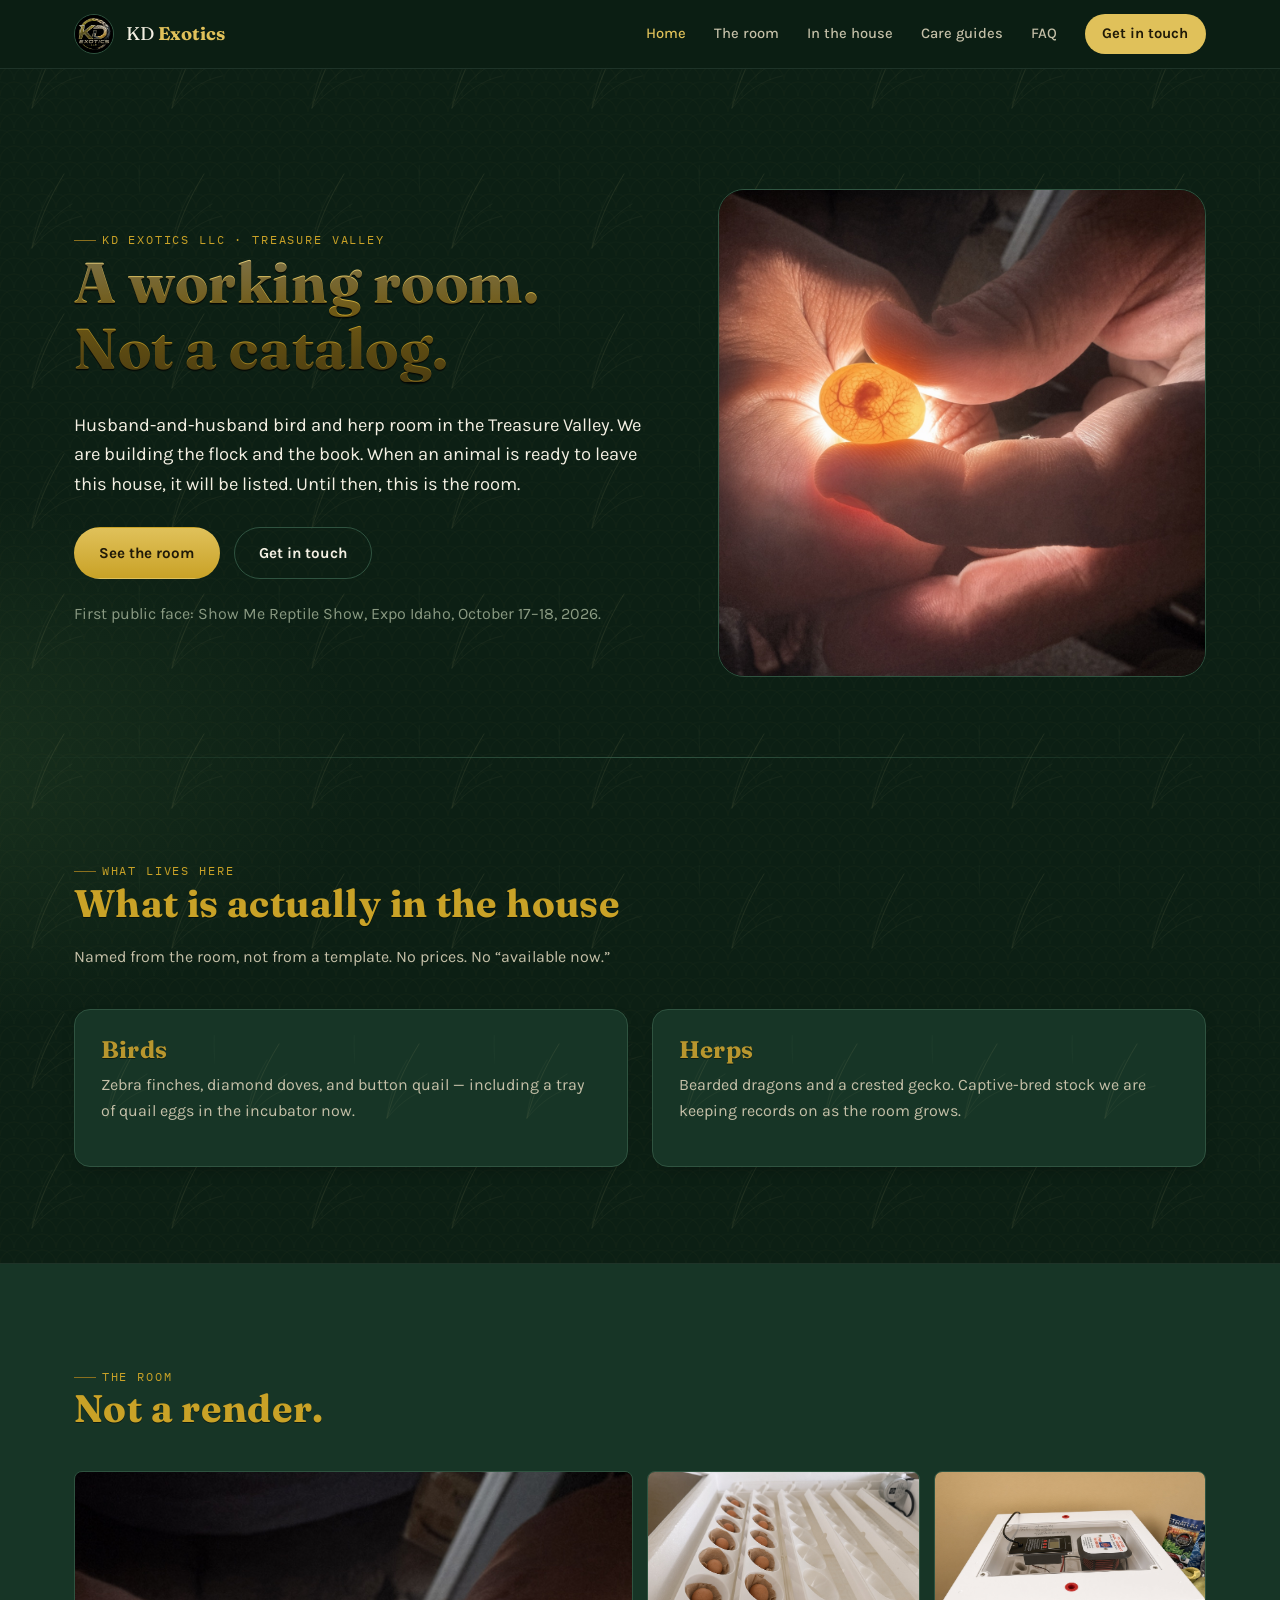
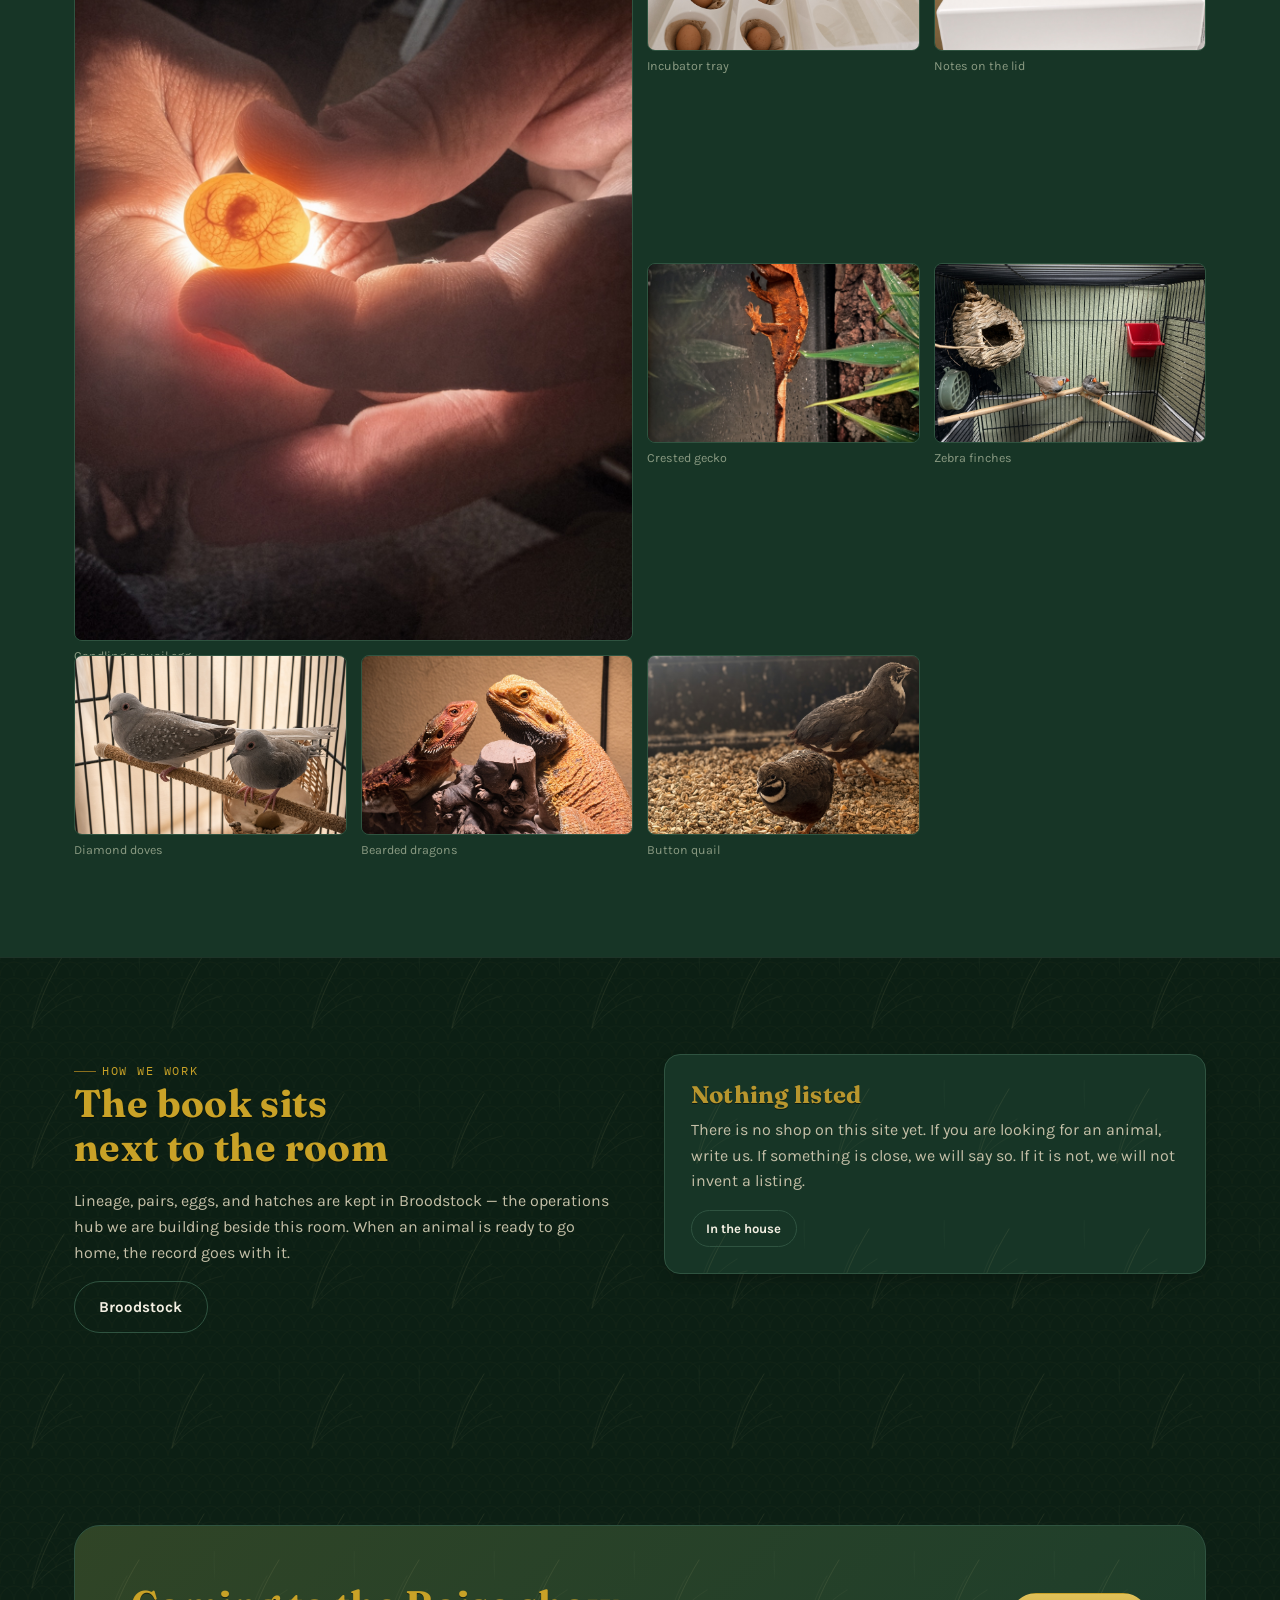
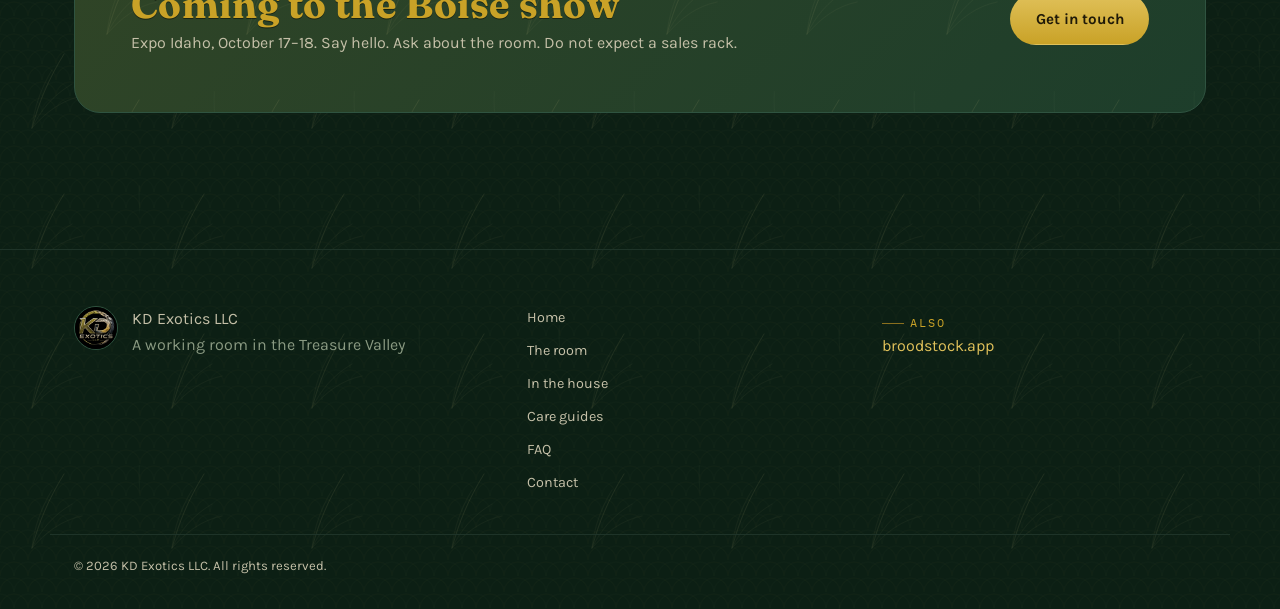
==== commit 1775ba6e: "Cache-bust stylesheet so phones pick up the new theme" ====
--- a/index.html
+++ b/index.html
@@ -8,7 +8,8 @@
 <link rel="preconnect" href="https://fonts.googleapis.com">
 <link rel="preconnect" href="https://fonts.gstatic.com" crossorigin>
 <link rel="stylesheet" href="https://fonts.googleapis.com/css2?family=Fraunces:opsz,wght@9..144,400;9..144,500;9..144,600;9..144,700&family=Karla:wght@400;500;700&family=IBM+Plex+Mono:wght@400;500&display=swap">
-<link rel="stylesheet" href="styles.css">
+<link rel="stylesheet" href="styles.css?v=20260925d">
+<meta http-equiv="Cache-Control" content="no-cache">
 </head>
 <body>
 
--- a/styles.css
+++ b/styles.css
@@ -1,53 +1,44 @@
-/* ===========================================================
-   KD EXOTICS LLC — shared stylesheet
-   A deliberately dark, metallic "scale & feather" theme drawn
-   directly from the KD Exotics mark: matte black ground, brass
-   gold, moss-green scale, and brushed steel feather tones.
-   =========================================================== */
-
+/* KD EXOTICS — lighter moss + quiet scale + light feathers */
 :root {
-  --bg: #0b0a08;
-  --bg-alt: #121009;
-  --surface: #18150e;
-  --surface-2: #211c12;
-  --border: #362f1e;
-  --border-soft: #241f14;
-
-  --text: #f2ecdd;
-  --muted: #b8ae97;
-  --muted-2: #8a8272;
-
-  --gold: #cda43c;
-  --gold-bright: #e8c766;
-  --gold-dim: #8a6f28;
-  --olive: #7c8c47;
-  --olive-bright: #9db35e;
+  --bg: #0c1f14;
+  --bg-alt: #102418;
+  --surface: #173526;
+  --surface-2: #1c3d2c;
+  --border: #2f5340;
+  --border-soft: #1e3328;
+  --text: #f3efe2;
+  --muted: #c5c0a8;
+  --muted-2: #8a9a82;
+  --gold: #c9a227;
+  --gold-bright: #e0c15a;
+  --gold-dim: #8a6f1e;
+  --olive: #3d6b45;
+  --olive-bright: #7a9e5a;
   --slate: #a7a59a;
-
   --danger: #c96a4a;
   --shadow-sm: 0 8px 20px -12px rgba(0,0,0,.55);
   --shadow: 0 24px 60px -24px rgba(0,0,0,.75);
-
   --radius-sm: 8px;
   --radius: 16px;
   --radius-lg: 26px;
-
   --font-display: 'Fraunces', Georgia, 'Iowan Old Style', serif;
   --font-body: 'Karla', -apple-system, BlinkMacSystemFont, 'Segoe UI', sans-serif;
   --font-mono: 'IBM Plex Mono', ui-monospace, SFMono-Regular, monospace;
-
   --maxw: 1180px;
+  --feather: url("data:image/svg+xml,%3Csvg xmlns='http://www.w3.org/2000/svg' width='140' height='140' viewBox='0 0 140 140'%3E%3Cg fill='none' stroke='%23e8d48a' stroke-linecap='round' opacity='.11'%3E%3Cpath stroke-width='.8' d='M32 108c7-26 16-48 32-74'/%3E%3Cpath stroke-width='.4' d='M32 108c9-18 20-32 40-44M32 108c2-20 9-40 20-58M32 108c14-16 30-28 50-32'/%3E%3C/g%3E%3Cg fill='none' stroke='%239dbf7a' stroke-linecap='round' opacity='.09' transform='translate(70 6) rotate(-28)'%3E%3Cpath stroke-width='.7' d='M32 108c7-26 16-48 32-74'/%3E%3Cpath stroke-width='.35' d='M32 108c9-18 20-32 40-44M32 108c2-20 9-40 20-58'/%3E%3C/g%3E%3C/svg%3E");
   color-scheme: dark;
 }
-
 * { box-sizing: border-box; }
 html { scroll-behavior: smooth; }
 body {
   margin: 0;
-  background: var(--bg);
+  background-color: var(--bg);
   background-image:
-    radial-gradient(1200px 600px at 85% -10%, rgba(205,164,60,.08), transparent 60%),
-    radial-gradient(900px 500px at -10% 20%, rgba(124,140,71,.07), transparent 55%);
+    var(--feather),
+    url("data:image/svg+xml,%3Csvg xmlns='http://www.w3.org/2000/svg' width='28' height='16' viewBox='0 0 28 16'%3E%3Cpath d='M0 16a14 14 0 0 1 14-14A14 14 0 0 1 28 16' fill='none' stroke='%23c9a227' stroke-width='.5' opacity='.05'/%3E%3Cpath d='M-14 16a14 14 0 0 1 14-14A14 14 0 0 1 14 16M14 16a14 14 0 0 1 14-14A14 14 0 0 1 42 16' fill='none' stroke='%237a9e5a' stroke-width='.5' opacity='.06'/%3E%3C/svg%3E"),
+    radial-gradient(1200px 600px at 85% -10%, rgba(201,162,39,.08), transparent 60%),
+    radial-gradient(900px 500px at -10% 20%, rgba(90,140,80,.18), transparent 55%);
+  background-size: 140px 140px, 28px 16px, auto, auto;
   color: var(--text);
   font-family: var(--font-body);
   font-size: 16px;
@@ -59,299 +50,146 @@
 a:hover { color: var(--gold); }
 h1, h2, h3, h4 {
   font-family: var(--font-display);
-  font-weight: 600;
+  font-weight: 700;
   line-height: 1.15;
   text-wrap: balance;
   margin: 0 0 .5em;
-  color: var(--text);
-}
-h1 { font-size: clamp(2.2rem, 5vw, 3.6rem); font-weight: 500; }
-h2 { font-size: clamp(1.6rem, 3.4vw, 2.4rem); }
-h3 { font-size: clamp(1.15rem, 2vw, 1.5rem); }
+  color: #b08a1a;
+  letter-spacing: .01em;
+  text-shadow: 0 1px 0 rgba(0,0,0,.45);
+}
+h1 {
+  font-size: clamp(2.2rem, 5vw, 3.6rem);
+  font-weight: 700;
+  color: #c9a227;
+  background: linear-gradient(180deg, #e8d48a 0%, #c9a227 48%, #8a6f1e 100%);
+  -webkit-background-clip: text;
+  background-clip: text;
+  -webkit-text-fill-color: transparent;
+  filter: drop-shadow(0 1px 0 rgba(0,0,0,.5));
+}
+h2 { font-size: clamp(1.6rem, 3.4vw, 2.4rem); color: #c9a227; }
+h3 { font-size: clamp(1.15rem, 2vw, 1.5rem); color: #b8962e; }
+.faq-q { color: #c9a227 !important; font-weight: 700; }
 p { margin: 0 0 1em; color: var(--muted); max-width: 65ch; }
 p.lede { font-size: 1.15rem; color: var(--text); }
 .muted { color: var(--muted-2); }
 ul, ol { color: var(--muted); }
 :focus-visible { outline: 2px solid var(--gold-bright); outline-offset: 3px; }
-
 .eyebrow {
-  display: inline-flex;
-  align-items: center;
-  gap: .5em;
-  font-family: var(--font-mono);
-  font-size: .72rem;
-  letter-spacing: .16em;
-  text-transform: uppercase;
-  color: var(--gold);
-}
-.eyebrow::before {
-  content: '';
-  width: 22px; height: 1px;
-  background: var(--gold-dim);
-}
-
-.wrap {
-  max-width: var(--maxw);
-  margin: 0 auto;
-  padding-inline: 24px;
-}
+  display: inline-flex; align-items: center; gap: .5em;
+  font-family: var(--font-mono); font-size: .72rem;
+  letter-spacing: .16em; text-transform: uppercase; color: var(--gold);
+}
+.eyebrow::before { content: ''; width: 22px; height: 1px; background: var(--gold-dim); }
+.wrap { max-width: var(--maxw); margin: 0 auto; padding-inline: 24px; }
 section { padding-block: clamp(48px, 8vw, 96px); }
 .section-head { max-width: 640px; margin-bottom: 40px; }
 .section-head.center { max-width: 640px; margin-inline: auto; text-align: center; }
-
-/* ---------- buttons ---------- */
 .btn {
-  display: inline-flex;
-  align-items: center;
-  gap: .5em;
-  padding: .85em 1.6em;
-  border-radius: 999px;
-  font-family: var(--font-body);
-  font-weight: 700;
-  font-size: .95rem;
-  border: 1px solid transparent;
-  cursor: pointer;
+  display: inline-flex; align-items: center; gap: .5em;
+  padding: .85em 1.6em; border-radius: 999px;
+  font-family: var(--font-body); font-weight: 700; font-size: .95rem;
+  border: 1px solid transparent; cursor: pointer;
   transition: transform .15s ease, background .2s ease, border-color .2s ease, color .2s ease;
 }
 .btn:hover { transform: translateY(-1px); }
-.btn-primary {
-  background: linear-gradient(180deg, var(--gold-bright), var(--gold));
-  color: #201a08;
-}
+.btn-primary { background: linear-gradient(180deg, var(--gold-bright), var(--gold)); color: #201a08; }
 .btn-primary:hover { color: #14100a; filter: brightness(1.06); }
-.btn-ghost {
-  background: transparent;
-  border-color: var(--border);
-  color: var(--text);
-}
+.btn-ghost { background: transparent; border-color: var(--border); color: var(--text); }
 .btn-ghost:hover { border-color: var(--gold-dim); color: var(--gold-bright); }
 .btn-sm { padding: .55em 1.1em; font-size: .82rem; }
-
-/* ---------- header / nav ---------- */
 .site-header {
   position: sticky; top: 0; z-index: 40;
-  background: rgba(11,10,8,.86);
+  background: rgba(12,31,20,.92);
   backdrop-filter: saturate(140%) blur(10px);
   border-bottom: 1px solid var(--border-soft);
 }
 .header-inner {
-  max-width: var(--maxw);
-  margin: 0 auto;
-  padding: 14px 24px;
-  display: flex;
-  align-items: center;
-  justify-content: space-between;
-  gap: 20px;
+  max-width: var(--maxw); margin: 0 auto; padding: 14px 24px;
+  display: flex; align-items: center; justify-content: space-between; gap: 20px;
 }
 .brand { display: flex; align-items: center; gap: 12px; }
-.brand-mark {
-  width: 40px; height: 40px;
-  border-radius: 50%;
-  object-fit: cover;
-  border: 1px solid var(--border);
-}
-.brand-text {
-  font-family: var(--font-display);
-  font-size: 1.15rem;
-  color: var(--text);
-  letter-spacing: .01em;
-}
-.brand-text b { color: var(--gold-bright); font-weight: 600; }
-.site-nav {
-  display: flex;
-  align-items: center;
-  gap: 28px;
-  font-size: .92rem;
-}
+.brand-mark { width: 40px; height: 40px; border-radius: 50%; object-fit: cover; border: 1px solid var(--border); }
+.brand-text { font-family: var(--font-display); font-size: 1.15rem; color: var(--text); }
+.brand-text b { color: var(--gold-bright); font-weight: 700; }
+.site-nav { display: flex; align-items: center; gap: 28px; font-size: .92rem; }
 .site-nav a { color: var(--muted); font-weight: 500; }
 .site-nav a:hover, .site-nav a.active { color: var(--gold-bright); }
 .site-nav a.nav-cta {
-  color: #201a08;
-  background: var(--gold-bright);
-  padding: .55em 1.2em;
-  border-radius: 999px;
-  font-weight: 700;
+  color: #201a08; background: var(--gold-bright);
+  padding: .55em 1.2em; border-radius: 999px; font-weight: 700;
 }
 .site-nav a.nav-cta:hover { background: var(--gold); color: #14100a; }
 .nav-toggle {
-  display: none;
-  flex-direction: column;
-  gap: 5px;
-  background: none;
-  border: 1px solid var(--border);
-  border-radius: 8px;
-  padding: 10px 12px;
-  cursor: pointer;
+  display: none; flex-direction: column; gap: 5px; background: none;
+  border: 1px solid var(--border); border-radius: 8px; padding: 10px 12px; cursor: pointer;
 }
 .nav-toggle span { width: 20px; height: 2px; background: var(--text); display: block; }
-
 @media (max-width: 860px) {
   .site-nav {
-    position: absolute;
-    top: 100%; left: 0; right: 0;
-    background: var(--bg-alt);
-    border-bottom: 1px solid var(--border-soft);
-    flex-direction: column;
-    align-items: flex-start;
-    gap: 2px;
-    padding: 10px 24px 18px;
-    display: none;
+    position: absolute; top: 100%; left: 0; right: 0;
+    background: var(--bg-alt); border-bottom: 1px solid var(--border-soft);
+    flex-direction: column; align-items: flex-start; gap: 2px;
+    padding: 10px 24px 18px; display: none;
   }
   .site-nav.open { display: flex; }
   .site-nav a { width: 100%; padding: 10px 0; border-bottom: 1px solid var(--border-soft); }
   .site-nav a.nav-cta { margin-top: 8px; text-align: center; }
   .nav-toggle { display: flex; }
 }
-
-/* ---------- hero ---------- */
-.hero {
-  padding-block: clamp(56px, 10vw, 120px) clamp(40px, 8vw, 80px);
-  position: relative;
-  overflow: clip;
-}
-.hero-grid {
-  display: grid;
-  grid-template-columns: 1.1fr .9fr;
-  gap: 48px;
-  align-items: center;
-}
+.hero { padding-block: clamp(56px, 10vw, 120px) clamp(40px, 8vw, 80px); position: relative; overflow: clip; }
+.hero-grid { display: grid; grid-template-columns: 1.1fr .9fr; gap: 48px; align-items: center; }
 @media (max-width: 900px) { .hero-grid { grid-template-columns: 1fr; } }
 .hero-actions { display: flex; flex-wrap: wrap; gap: 14px; margin-top: 28px; }
 .hero-art {
-  aspect-ratio: 1/1;
-  border-radius: var(--radius-lg);
-  background: radial-gradient(circle at 30% 20%, rgba(205,164,60,.18), transparent 55%), var(--surface);
-  border: 1px solid var(--border);
-  display: grid;
-  place-items: center;
-  padding: 12%;
+  aspect-ratio: 1/1; border-radius: var(--radius-lg);
+  background: radial-gradient(circle at 30% 20%, rgba(201,162,39,.18), transparent 55%), var(--surface);
+  border: 1px solid var(--border); display: grid; place-items: center; padding: 12%;
 }
 .hero-art img { border-radius: 50%; border: 1px solid var(--border); }
-
-.stat-row {
-  display: grid;
-  grid-template-columns: repeat(3, 1fr);
-  gap: 18px;
-  margin-top: 48px;
-}
-.stat-tile {
-  background: var(--surface);
-  border: 1px solid var(--border);
-  border-radius: var(--radius);
-  padding: 20px 22px;
-}
-.stat-tile .num {
-  font-family: var(--font-display);
-  font-size: 1.9rem;
-  color: var(--gold-bright);
-  display: block;
-}
+.stat-row { display: grid; grid-template-columns: repeat(3, 1fr); gap: 18px; margin-top: 48px; }
+.stat-tile { background-color: var(--surface); background-image: var(--feather); background-size: 140px 140px; border: 1px solid var(--border); border-radius: var(--radius); padding: 20px 22px; }
+.stat-tile .num { font-family: var(--font-display); font-size: 1.9rem; color: var(--gold-bright); display: block; }
 .stat-tile .label { font-size: .82rem; color: var(--muted-2); }
 @media (max-width: 640px) { .stat-row { grid-template-columns: 1fr; } }
-
-/* ---------- decorative divider ---------- */
-.divider {
-  height: 1px;
-  background: linear-gradient(90deg, transparent, var(--border), transparent);
-  border: none;
-  margin: 0;
-}
-.scale-rule {
-  display: flex;
-  align-items: center;
-  gap: 10px;
-  color: var(--olive-bright);
-  opacity: .8;
-  margin-block: 8px 32px;
-}
-.scale-rule::before, .scale-rule::after {
-  content: '';
-  flex: 1;
-  height: 1px;
-  background: var(--border);
-}
-
-/* ---------- cards / grids ---------- */
+.divider { height: 1px; background: linear-gradient(90deg, transparent, var(--border), transparent); border: none; margin: 0; }
+.scale-rule { display: flex; align-items: center; gap: 10px; color: var(--olive-bright); opacity: .8; margin-block: 8px 32px; }
+.scale-rule::before, .scale-rule::after { content: ''; flex: 1; height: 1px; background: var(--border); }
 .grid { display: grid; gap: 24px; }
 .grid-2 { grid-template-columns: repeat(2, 1fr); }
 .grid-3 { grid-template-columns: repeat(3, 1fr); }
 .grid-4 { grid-template-columns: repeat(4, 1fr); }
 @media (max-width: 980px) { .grid-4 { grid-template-columns: repeat(2, 1fr); } }
 @media (max-width: 720px) { .grid-3, .grid-2 { grid-template-columns: 1fr; } .grid-4 { grid-template-columns: 1fr; } }
-
-.card {
-  background: var(--surface);
-  border: 1px solid var(--border);
-  border-radius: var(--radius);
-  padding: 26px;
-  box-shadow: var(--shadow-sm);
-}
+.card { background-color: var(--surface); background-image: var(--feather); background-size: 140px 140px; border: 1px solid var(--border); border-radius: var(--radius); padding: 26px; box-shadow: var(--shadow-sm); }
 .card h3 { margin-bottom: .35em; }
 .card .icon-badge {
-  width: 46px; height: 46px;
-  border-radius: 12px;
-  display: grid; place-items: center;
-  background: var(--surface-2);
-  border: 1px solid var(--border);
-  color: var(--gold-bright);
-  margin-bottom: 16px;
-}
-
+  width: 46px; height: 46px; border-radius: 12px; display: grid; place-items: center;
+  background: var(--surface-2); border: 1px solid var(--border); color: var(--gold-bright); margin-bottom: 16px;
+}
 .sample-tag {
-  display: inline-flex;
-  align-items: center;
-  gap: 6px;
-  font-family: var(--font-mono);
-  font-size: .68rem;
-  letter-spacing: .1em;
-  text-transform: uppercase;
-  color: var(--gold-bright);
-  border: 1px dashed var(--gold-dim);
-  border-radius: 999px;
-  padding: .3em .8em;
-  background: rgba(205,164,60,.07);
+  display: inline-flex; align-items: center; gap: 6px;
+  font-family: var(--font-mono); font-size: .68rem; letter-spacing: .1em; text-transform: uppercase;
+  color: var(--gold-bright); border: 1px dashed var(--gold-dim); border-radius: 999px;
+  padding: .3em .8em; background: rgba(201,162,39,.07);
 }
 .sample-banner {
-  display: flex;
-  align-items: flex-start;
-  gap: 14px;
-  background: rgba(205,164,60,.08);
-  border: 1px dashed var(--gold-dim);
-  border-radius: var(--radius);
-  padding: 16px 20px;
-  margin-bottom: 40px;
-  font-size: .92rem;
-  color: var(--muted);
+  display: flex; align-items: flex-start; gap: 14px;
+  background: rgba(201,162,39,.08); border: 1px dashed var(--gold-dim);
+  border-radius: var(--radius); padding: 16px 20px; margin-bottom: 40px; font-size: .92rem; color: var(--muted);
 }
 .sample-banner strong { color: var(--gold-bright); }
-
-/* ---------- animal cards ---------- */
-.animal-card {
-  background: var(--surface);
-  border: 1px solid var(--border);
-  border-radius: var(--radius);
-  overflow: hidden;
-  display: flex;
-  flex-direction: column;
-}
+.animal-card { background-color: var(--surface); background-image: var(--feather); background-size: 140px 140px; border: 1px solid var(--border); border-radius: var(--radius); overflow: hidden; display: flex; flex-direction: column; }
 .animal-media {
-  aspect-ratio: 4/3;
-  background: linear-gradient(160deg, var(--surface-2), var(--bg-alt));
-  display: grid; place-items: center;
-  position: relative;
-  border-bottom: 1px solid var(--border);
+  aspect-ratio: 4/3; background: linear-gradient(160deg, var(--surface-2), var(--bg-alt));
+  display: grid; place-items: center; position: relative; border-bottom: 1px solid var(--border);
 }
 .animal-media svg { width: 56px; height: 56px; color: var(--gold-dim); }
 .animal-status {
-  position: absolute; top: 12px; right: 12px;
-  font-family: var(--font-mono);
-  font-size: .68rem;
-  letter-spacing: .08em;
-  text-transform: uppercase;
-  padding: .35em .7em;
-  border-radius: 999px;
-  background: rgba(0,0,0,.55);
-  border: 1px solid var(--border);
+  position: absolute; top: 12px; right: 12px; font-family: var(--font-mono); font-size: .68rem;
+  letter-spacing: .08em; text-transform: uppercase; padding: .35em .7em; border-radius: 999px;
+  background: rgba(0,0,0,.55); border: 1px solid var(--border);
 }
 .status-available { color: var(--olive-bright); }
 .status-reserved { color: var(--gold-bright); }
@@ -360,104 +198,51 @@
 .animal-meta { display: flex; flex-wrap: wrap; gap: 8px; font-size: .8rem; color: var(--muted-2); margin-bottom: 8px; }
 .animal-meta span { border: 1px solid var(--border); border-radius: 999px; padding: .2em .7em; }
 .animal-price { font-family: var(--font-display); color: var(--gold-bright); font-size: 1.25rem; margin-top: auto; }
-
 .filter-tabs { display: flex; flex-wrap: wrap; gap: 10px; margin-bottom: 32px; }
 .filter-tab {
-  padding: .6em 1.3em;
-  border-radius: 999px;
-  border: 1px solid var(--border);
-  background: var(--surface);
-  color: var(--muted);
-  font-weight: 600;
-  font-size: .88rem;
-  cursor: pointer;
+  padding: .6em 1.3em; border-radius: 999px; border: 1px solid var(--border);
+  background: var(--surface); color: var(--muted); font-weight: 600; font-size: .88rem; cursor: pointer;
 }
 .filter-tab.active { background: var(--gold-bright); color: #1c1608; border-color: transparent; }
-
-/* ---------- testimonials ---------- */
-.testimonial-card {
-  background: var(--surface);
-  border: 1px solid var(--border);
-  border-radius: var(--radius);
-  padding: 28px;
-  display: flex;
-  flex-direction: column;
-  gap: 14px;
-}
+.testimonial-card { background-color: var(--surface); background-image: var(--feather); background-size: 140px 140px; border: 1px solid var(--border); border-radius: var(--radius); padding: 28px; display: flex; flex-direction: column; gap: 14px; }
 .stars { color: var(--gold-bright); letter-spacing: 2px; font-size: .95rem; }
 .testimonial-quote { color: var(--text); font-style: italic; }
 .testimonial-name { font-weight: 700; color: var(--text); font-size: .9rem; }
-
-/* ---------- FAQ accordion ---------- */
-.faq-item {
-  border-bottom: 1px solid var(--border);
-}
+.faq-item { border-bottom: 1px solid var(--border); }
 .faq-q {
-  width: 100%;
-  text-align: left;
-  background: none;
-  border: none;
-  color: var(--text);
-  font-family: var(--font-display);
-  font-size: 1.08rem;
-  padding: 22px 0;
-  display: flex;
-  align-items: center;
-  justify-content: space-between;
-  gap: 20px;
-  cursor: pointer;
+  width: 100%; text-align: left; background: none; border: none; color: #c9a227;
+  font-family: var(--font-display); font-size: 1.08rem; padding: 22px 0;
+  display: flex; align-items: center; justify-content: space-between; gap: 20px; cursor: pointer;
 }
 .faq-q .plus { color: var(--gold-bright); font-size: 1.4rem; transition: transform .2s ease; flex-shrink: 0; }
 .faq-item.open .faq-q .plus { transform: rotate(45deg); }
-.faq-a {
-  max-height: 0;
-  overflow: hidden;
-  transition: max-height .25s ease;
-}
+.faq-a { max-height: 0; overflow: hidden; transition: max-height .25s ease; }
 .faq-item.open .faq-a { max-height: 400px; }
 .faq-a-inner { padding-bottom: 22px; color: var(--muted); }
-
-/* ---------- forms ---------- */
 .form-grid { display: grid; gap: 18px; grid-template-columns: 1fr 1fr; }
 .form-grid .full { grid-column: 1 / -1; }
 @media (max-width: 640px) { .form-grid { grid-template-columns: 1fr; } }
 label { display: block; font-size: .85rem; font-weight: 700; color: var(--muted); margin-bottom: 6px; }
 input, select, textarea {
-  width: 100%;
-  background: var(--surface-2);
-  border: 1px solid var(--border);
-  border-radius: var(--radius-sm);
-  padding: .85em 1em;
-  color: var(--text);
-  font-family: var(--font-body);
-  font-size: .95rem;
+  width: 100%; background: var(--surface-2); border: 1px solid var(--border);
+  border-radius: var(--radius-sm); padding: .85em 1em; color: var(--text);
+  font-family: var(--font-body); font-size: .95rem;
 }
 input:focus, select:focus, textarea:focus { border-color: var(--gold-dim); }
 textarea { resize: vertical; min-height: 130px; }
-
-/* ---------- CTA band ---------- */
 .cta-band {
-  border-radius: var(--radius-lg);
-  border: 1px solid var(--border);
-  background: linear-gradient(135deg, rgba(205,164,60,.12), rgba(124,140,71,.08));
-  padding: clamp(32px, 6vw, 56px);
-  display: flex;
-  flex-wrap: wrap;
-  align-items: center;
-  justify-content: space-between;
-  gap: 24px;
+  border-radius: var(--radius-lg); border: 1px solid var(--border);
+  background-color: var(--surface);
+  background-image: var(--feather), linear-gradient(135deg, rgba(201,162,39,.14), rgba(61,107,69,.16));
+  background-size: 140px 140px, auto;
+  padding: clamp(32px, 6vw, 56px); display: flex; flex-wrap: wrap;
+  align-items: center; justify-content: space-between; gap: 24px;
 }
 .cta-band h2 { margin-bottom: 4px; }
-
-/* ---------- footer ---------- */
 .site-footer { border-top: 1px solid var(--border-soft); padding-top: 56px; margin-top: 40px; }
 .footer-inner {
-  max-width: var(--maxw);
-  margin: 0 auto;
-  padding: 0 24px 40px;
-  display: grid;
-  grid-template-columns: 1.3fr 1fr 1fr;
-  gap: 32px;
+  max-width: var(--maxw); margin: 0 auto; padding: 0 24px 40px;
+  display: grid; grid-template-columns: 1.3fr 1fr 1fr; gap: 32px;
 }
 @media (max-width: 780px) { .footer-inner { grid-template-columns: 1fr; } }
 .footer-brand { display: flex; gap: 14px; align-items: flex-start; }
@@ -466,81 +251,36 @@
 .footer-nav a { color: var(--muted); }
 .social-links { display: flex; gap: 10px; margin: 10px 0; }
 .social-links a {
-  width: 36px; height: 36px;
-  border: 1px solid var(--border);
-  border-radius: 50%;
-  display: grid; place-items: center;
-  color: var(--muted);
+  width: 36px; height: 36px; border: 1px solid var(--border); border-radius: 50%;
+  display: grid; place-items: center; color: var(--muted);
 }
 .social-links a:hover { color: var(--gold-bright); border-color: var(--gold-dim); }
 .placeholder-note { font-size: .78rem; font-style: italic; color: var(--muted-2); }
 .footer-bottom {
-  border-top: 1px solid var(--border-soft);
-  padding: 20px 24px;
-  max-width: var(--maxw);
-  margin: 0 auto;
-  display: flex;
-  flex-wrap: wrap;
-  justify-content: space-between;
-  gap: 10px;
-  font-size: .82rem;
-}
-
-/* ---------- page hero (inner pages) ---------- */
+  border-top: 1px solid var(--border-soft); padding: 20px 24px; max-width: var(--maxw);
+  margin: 0 auto; display: flex; flex-wrap: wrap; justify-content: space-between; gap: 10px; font-size: .82rem;
+}
 .page-hero { padding-block: 56px 24px; }
 .page-hero .eyebrow { margin-bottom: 14px; }
-
-/* ---------- misc ---------- */
 .badge-row { display: flex; flex-wrap: wrap; gap: 10px; margin-top: 20px; }
-.badge-row .sample-tag { font-size: .64rem; }
 .two-col { display: grid; grid-template-columns: 1fr 1fr; gap: 48px; align-items: start; }
 @media (max-width: 860px) { .two-col { grid-template-columns: 1fr; } }
-
-/* ---------- honest-room additions ---------- */
 .hero-photo {
-  border-radius: var(--radius-lg);
-  overflow: hidden;
-  border: 1px solid var(--border);
-  background: var(--surface);
-  min-height: 280px;
-}
-.hero-photo img {
-  width: 100%;
-  height: 100%;
-  object-fit: cover;
-  aspect-ratio: 4/5;
-}
-@media (min-width: 900px) {
-  .hero-photo img { aspect-ratio: 1/1; }
-}
-.photo-grid {
-  display: grid;
-  grid-template-columns: repeat(4, 1fr);
-  gap: 14px;
-}
+  border-radius: var(--radius-lg); overflow: hidden; border: 1px solid var(--border);
+  background: var(--surface); min-height: 280px;
+}
+.hero-photo img { width: 100%; height: 100%; object-fit: cover; aspect-ratio: 4/5; }
+@media (min-width: 900px) { .hero-photo img { aspect-ratio: 1/1; } }
+.photo-grid { display: grid; grid-template-columns: repeat(4, 1fr); gap: 14px; }
 .photo-grid figure { margin: 0; }
 .photo-grid img {
-  width: 100%;
-  height: 180px;
-  object-fit: cover;
-  border-radius: var(--radius-sm);
-  border: 1px solid var(--border);
-}
-.photo-grid figcaption {
-  font-size: .78rem;
-  color: var(--muted-2);
-  margin-top: 6px;
-}
-.photo-lead {
-  grid-column: span 2;
-  grid-row: span 2;
-}
+  width: 100%; height: 180px; object-fit: cover;
+  border-radius: var(--radius-sm); border: 1px solid var(--border);
+}
+.photo-grid figcaption { font-size: .78rem; color: var(--muted-2); margin-top: 6px; }
+.photo-lead { grid-column: span 2; grid-row: span 2; }
 .photo-lead img { height: 100%; min-height: 380px; }
-.animal-media img {
-  width: 100%;
-  height: 100%;
-  object-fit: cover;
-}
+.animal-media img { width: 100%; height: 100%; object-fit: cover; }
 @media (max-width: 900px) {
   .photo-grid { grid-template-columns: repeat(2, 1fr); }
   .photo-lead { grid-column: span 2; grid-row: span 1; }
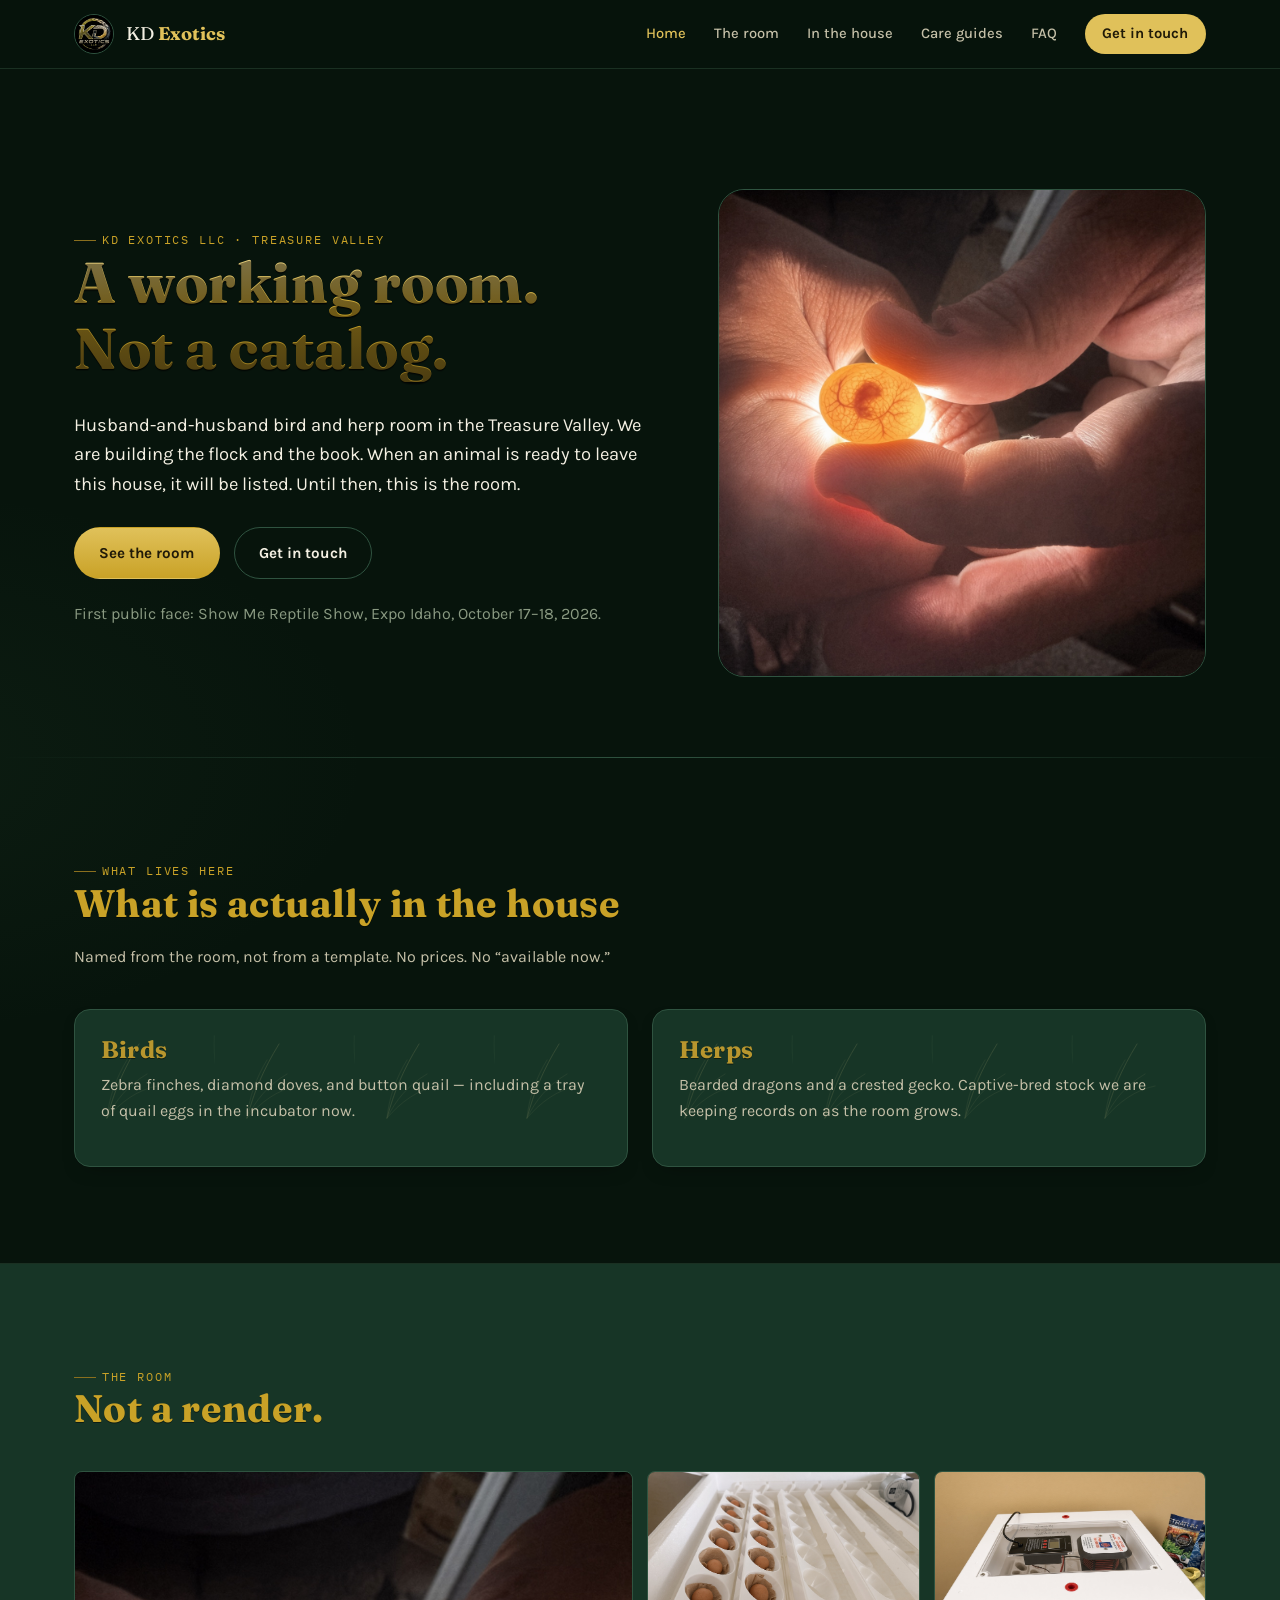
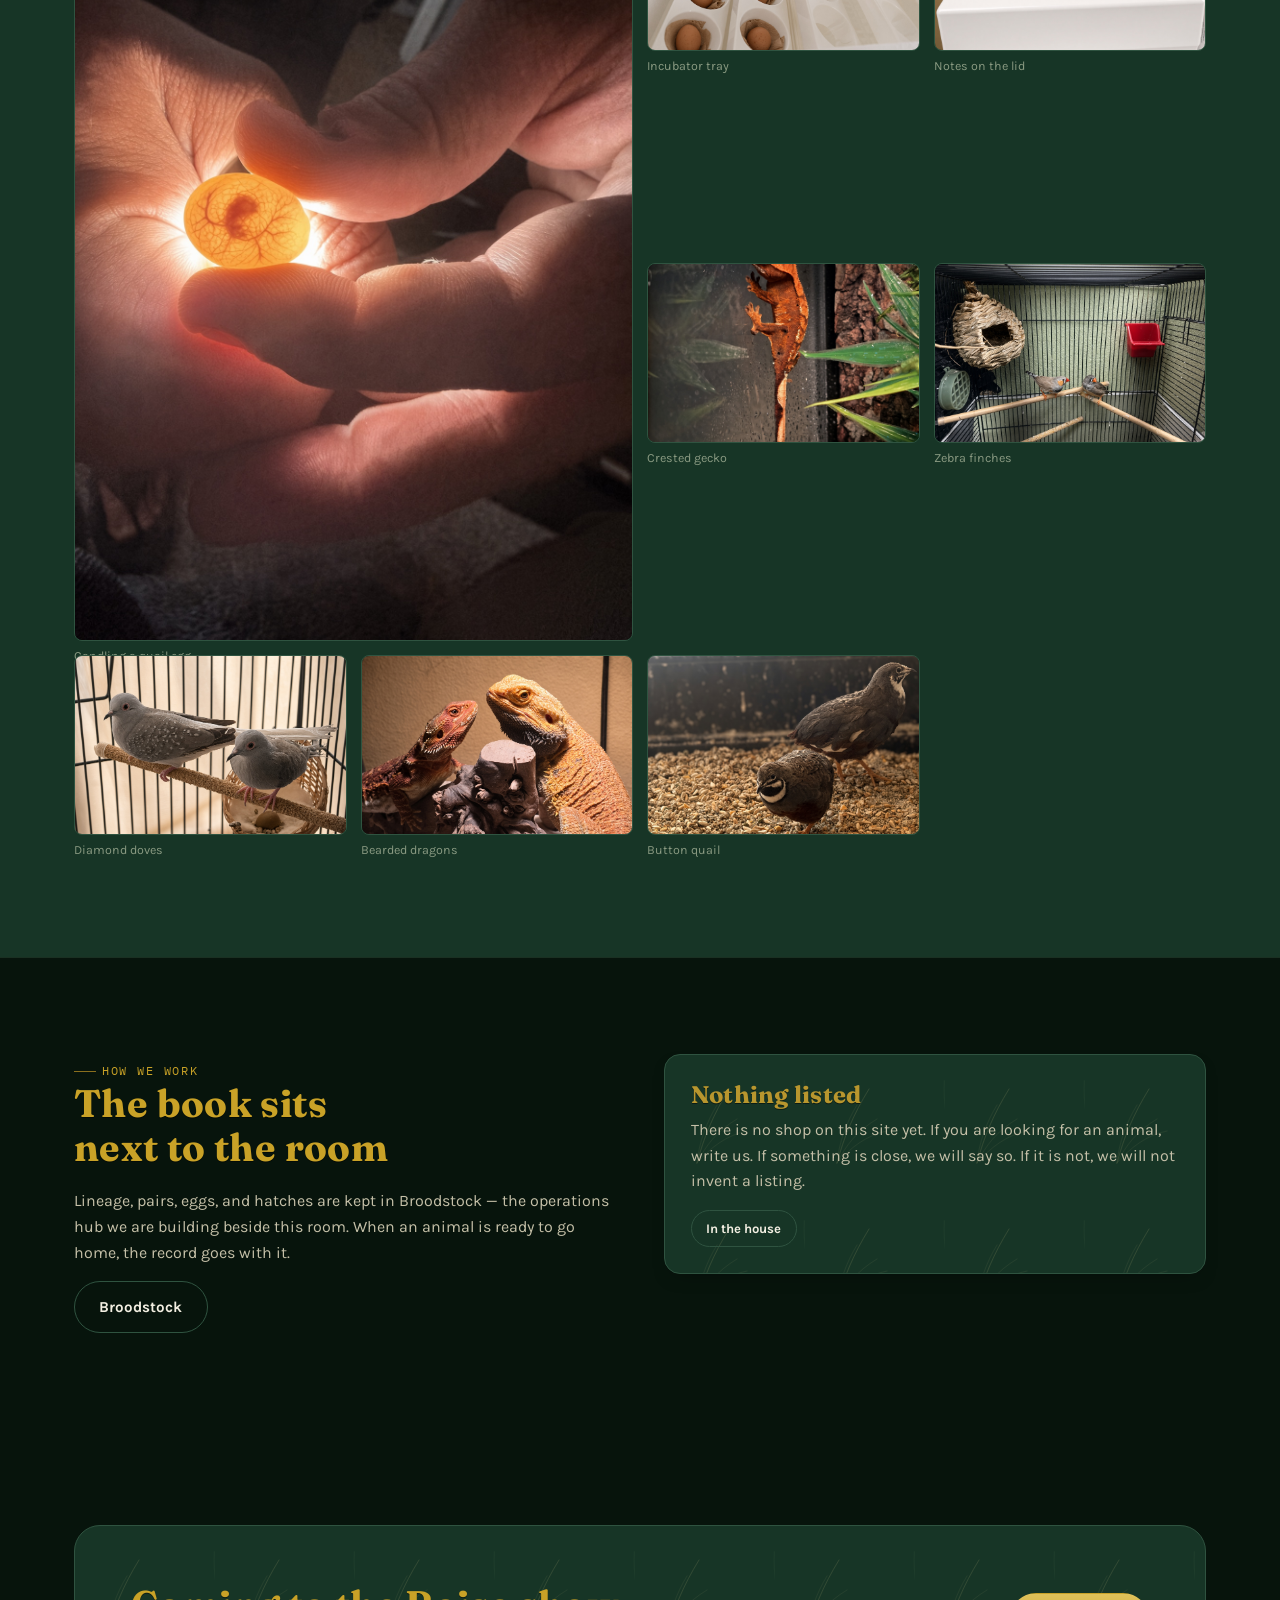
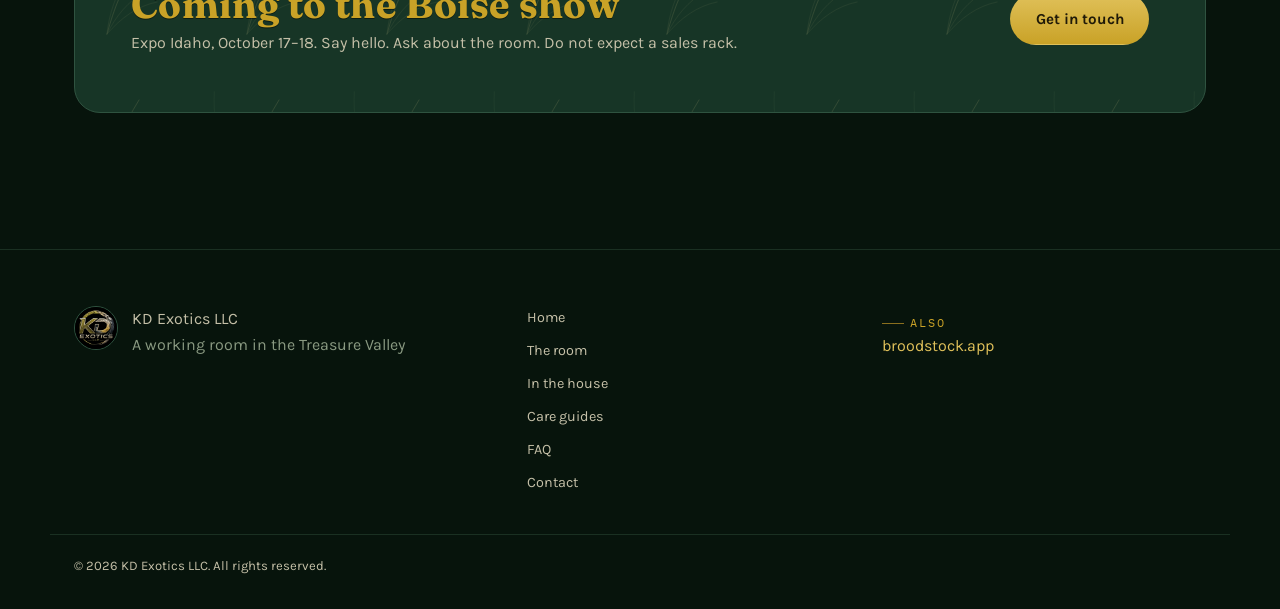
==== commit 49d41b17: "Bump CSS cache key" ====
--- a/index.html
+++ b/index.html
@@ -8,11 +8,9 @@
 <link rel="preconnect" href="https://fonts.googleapis.com">
 <link rel="preconnect" href="https://fonts.gstatic.com" crossorigin>
 <link rel="stylesheet" href="https://fonts.googleapis.com/css2?family=Fraunces:opsz,wght@9..144,400;9..144,500;9..144,600;9..144,700&family=Karla:wght@400;500;700&family=IBM+Plex+Mono:wght@400;500&display=swap">
-<link rel="stylesheet" href="styles.css?v=20260925d">
-<meta http-equiv="Cache-Control" content="no-cache">
+<link rel="stylesheet" href="styles.css?v=20260925e">
 </head>
 <body>
-
 <header class="site-header">
   <div class="header-inner">
     <a href="index.html" class="brand">
@@ -32,9 +30,7 @@
     </button>
   </div>
 </header>
-
 <main>
-
   <section class="hero">
     <div class="wrap hero-grid">
       <div>
@@ -52,9 +48,7 @@
       </div>
     </div>
   </section>
-
   <hr class="divider">
-
   <section>
     <div class="wrap">
       <div class="section-head">
@@ -74,7 +68,6 @@
       </div>
     </div>
   </section>
-
   <section style="background:var(--surface); border-top:1px solid var(--border-soft); border-bottom:1px solid var(--border-soft);">
     <div class="wrap">
       <div class="section-head">
@@ -117,7 +110,6 @@
       </div>
     </div>
   </section>
-
   <section>
     <div class="wrap two-col">
       <div>
@@ -133,7 +125,6 @@
       </div>
     </div>
   </section>
-
   <section>
     <div class="wrap">
       <div class="cta-band">
@@ -145,9 +136,7 @@
       </div>
     </div>
   </section>
-
 </main>
-
 <footer class="site-footer">
   <div class="footer-inner">
     <div class="footer-brand">
@@ -171,7 +160,6 @@
     <p>&copy; 2026 KD Exotics LLC. All rights reserved.</p>
   </div>
 </footer>
-
 <script src="script.js"></script>
 </body>
 </html>
--- a/styles.css
+++ b/styles.css
@@ -1,11 +1,11 @@
-/* KD EXOTICS — lighter moss + quiet scale + light feathers */
+/* KD EXOTICS — deep ground, feathered matte panels */
 :root {
-  --bg: #0c1f14;
-  --bg-alt: #102418;
+  --bg: #07140c;
+  --bg-alt: #0b1c12;
   --surface: #173526;
   --surface-2: #1c3d2c;
   --border: #2f5340;
-  --border-soft: #1e3328;
+  --border-soft: #1a3022;
   --text: #f3efe2;
   --muted: #c5c0a8;
   --muted-2: #8a9a82;
@@ -25,7 +25,7 @@
   --font-body: 'Karla', -apple-system, BlinkMacSystemFont, 'Segoe UI', sans-serif;
   --font-mono: 'IBM Plex Mono', ui-monospace, SFMono-Regular, monospace;
   --maxw: 1180px;
-  --feather: url("data:image/svg+xml,%3Csvg xmlns='http://www.w3.org/2000/svg' width='140' height='140' viewBox='0 0 140 140'%3E%3Cg fill='none' stroke='%23e8d48a' stroke-linecap='round' opacity='.11'%3E%3Cpath stroke-width='.8' d='M32 108c7-26 16-48 32-74'/%3E%3Cpath stroke-width='.4' d='M32 108c9-18 20-32 40-44M32 108c2-20 9-40 20-58M32 108c14-16 30-28 50-32'/%3E%3C/g%3E%3Cg fill='none' stroke='%239dbf7a' stroke-linecap='round' opacity='.09' transform='translate(70 6) rotate(-28)'%3E%3Cpath stroke-width='.7' d='M32 108c7-26 16-48 32-74'/%3E%3Cpath stroke-width='.35' d='M32 108c9-18 20-32 40-44M32 108c2-20 9-40 20-58'/%3E%3C/g%3E%3C/svg%3E");
+  --feather: url("data:image/svg+xml,%3Csvg xmlns='http://www.w3.org/2000/svg' width='140' height='140' viewBox='0 0 140 140'%3E%3Cg fill='none' stroke='%23e8d48a' stroke-linecap='round' opacity='.16'%3E%3Cpath stroke-width='.8' d='M32 108c7-26 16-48 32-74'/%3E%3Cpath stroke-width='.4' d='M32 108c9-18 20-32 40-44M32 108c2-20 9-40 20-58M32 108c14-16 30-28 50-32'/%3E%3C/g%3E%3Cg fill='none' stroke='%239dbf7a' stroke-linecap='round' opacity='.13' transform='translate(70 6) rotate(-28)'%3E%3Cpath stroke-width='.7' d='M32 108c7-26 16-48 32-74'/%3E%3Cpath stroke-width='.35' d='M32 108c9-18 20-32 40-44M32 108c2-20 9-40 20-58'/%3E%3C/g%3E%3C/svg%3E");
   color-scheme: dark;
 }
 * { box-sizing: border-box; }
@@ -34,16 +34,20 @@
   margin: 0;
   background-color: var(--bg);
   background-image:
-    var(--feather),
-    url("data:image/svg+xml,%3Csvg xmlns='http://www.w3.org/2000/svg' width='28' height='16' viewBox='0 0 28 16'%3E%3Cpath d='M0 16a14 14 0 0 1 14-14A14 14 0 0 1 28 16' fill='none' stroke='%23c9a227' stroke-width='.5' opacity='.05'/%3E%3Cpath d='M-14 16a14 14 0 0 1 14-14A14 14 0 0 1 14 16M14 16a14 14 0 0 1 14-14A14 14 0 0 1 42 16' fill='none' stroke='%237a9e5a' stroke-width='.5' opacity='.06'/%3E%3C/svg%3E"),
-    radial-gradient(1200px 600px at 85% -10%, rgba(201,162,39,.08), transparent 60%),
-    radial-gradient(900px 500px at -10% 20%, rgba(90,140,80,.18), transparent 55%);
-  background-size: 140px 140px, 28px 16px, auto, auto;
+    radial-gradient(1200px 600px at 85% -10%, rgba(201,162,39,.06), transparent 60%),
+    radial-gradient(900px 500px at -10% 20%, rgba(61,107,69,.10), transparent 55%);
   color: var(--text);
   font-family: var(--font-body);
   font-size: 16px;
   line-height: 1.6;
   -webkit-font-smoothing: antialiased;
+}
+.card, .stat-tile, .cta-band, .animal-card, .testimonial-card,
+.surface-matte,
+section[style*="--surface"] {
+  background-color: var(--surface);
+  background-image: var(--feather);
+  background-size: 140px 140px;
 }
 img { max-width: 100%; display: block; }
 a { color: var(--gold-bright); text-decoration: none; }
@@ -101,7 +105,7 @@
 .btn-sm { padding: .55em 1.1em; font-size: .82rem; }
 .site-header {
   position: sticky; top: 0; z-index: 40;
-  background: rgba(12,31,20,.92);
+  background: rgba(7,20,12,.92);
   backdrop-filter: saturate(140%) blur(10px);
   border-bottom: 1px solid var(--border-soft);
 }
@@ -149,7 +153,7 @@
 }
 .hero-art img { border-radius: 50%; border: 1px solid var(--border); }
 .stat-row { display: grid; grid-template-columns: repeat(3, 1fr); gap: 18px; margin-top: 48px; }
-.stat-tile { background-color: var(--surface); background-image: var(--feather); background-size: 140px 140px; border: 1px solid var(--border); border-radius: var(--radius); padding: 20px 22px; }
+.stat-tile { border: 1px solid var(--border); border-radius: var(--radius); padding: 20px 22px; }
 .stat-tile .num { font-family: var(--font-display); font-size: 1.9rem; color: var(--gold-bright); display: block; }
 .stat-tile .label { font-size: .82rem; color: var(--muted-2); }
 @media (max-width: 640px) { .stat-row { grid-template-columns: 1fr; } }
@@ -162,7 +166,7 @@
 .grid-4 { grid-template-columns: repeat(4, 1fr); }
 @media (max-width: 980px) { .grid-4 { grid-template-columns: repeat(2, 1fr); } }
 @media (max-width: 720px) { .grid-3, .grid-2 { grid-template-columns: 1fr; } .grid-4 { grid-template-columns: 1fr; } }
-.card { background-color: var(--surface); background-image: var(--feather); background-size: 140px 140px; border: 1px solid var(--border); border-radius: var(--radius); padding: 26px; box-shadow: var(--shadow-sm); }
+.card { border: 1px solid var(--border); border-radius: var(--radius); padding: 26px; box-shadow: var(--shadow-sm); }
 .card h3 { margin-bottom: .35em; }
 .card .icon-badge {
   width: 46px; height: 46px; border-radius: 12px; display: grid; place-items: center;
@@ -180,7 +184,7 @@
   border-radius: var(--radius); padding: 16px 20px; margin-bottom: 40px; font-size: .92rem; color: var(--muted);
 }
 .sample-banner strong { color: var(--gold-bright); }
-.animal-card { background-color: var(--surface); background-image: var(--feather); background-size: 140px 140px; border: 1px solid var(--border); border-radius: var(--radius); overflow: hidden; display: flex; flex-direction: column; }
+.animal-card { border: 1px solid var(--border); border-radius: var(--radius); overflow: hidden; display: flex; flex-direction: column; }
 .animal-media {
   aspect-ratio: 4/3; background: linear-gradient(160deg, var(--surface-2), var(--bg-alt));
   display: grid; place-items: center; position: relative; border-bottom: 1px solid var(--border);
@@ -204,7 +208,7 @@
   background: var(--surface); color: var(--muted); font-weight: 600; font-size: .88rem; cursor: pointer;
 }
 .filter-tab.active { background: var(--gold-bright); color: #1c1608; border-color: transparent; }
-.testimonial-card { background-color: var(--surface); background-image: var(--feather); background-size: 140px 140px; border: 1px solid var(--border); border-radius: var(--radius); padding: 28px; display: flex; flex-direction: column; gap: 14px; }
+.testimonial-card { border: 1px solid var(--border); border-radius: var(--radius); padding: 28px; display: flex; flex-direction: column; gap: 14px; }
 .stars { color: var(--gold-bright); letter-spacing: 2px; font-size: .95rem; }
 .testimonial-quote { color: var(--text); font-style: italic; }
 .testimonial-name { font-weight: 700; color: var(--text); font-size: .9rem; }
@@ -232,9 +236,6 @@
 textarea { resize: vertical; min-height: 130px; }
 .cta-band {
   border-radius: var(--radius-lg); border: 1px solid var(--border);
-  background-color: var(--surface);
-  background-image: var(--feather), linear-gradient(135deg, rgba(201,162,39,.14), rgba(61,107,69,.16));
-  background-size: 140px 140px, auto;
   padding: clamp(32px, 6vw, 56px); display: flex; flex-wrap: wrap;
   align-items: center; justify-content: space-between; gap: 24px;
 }
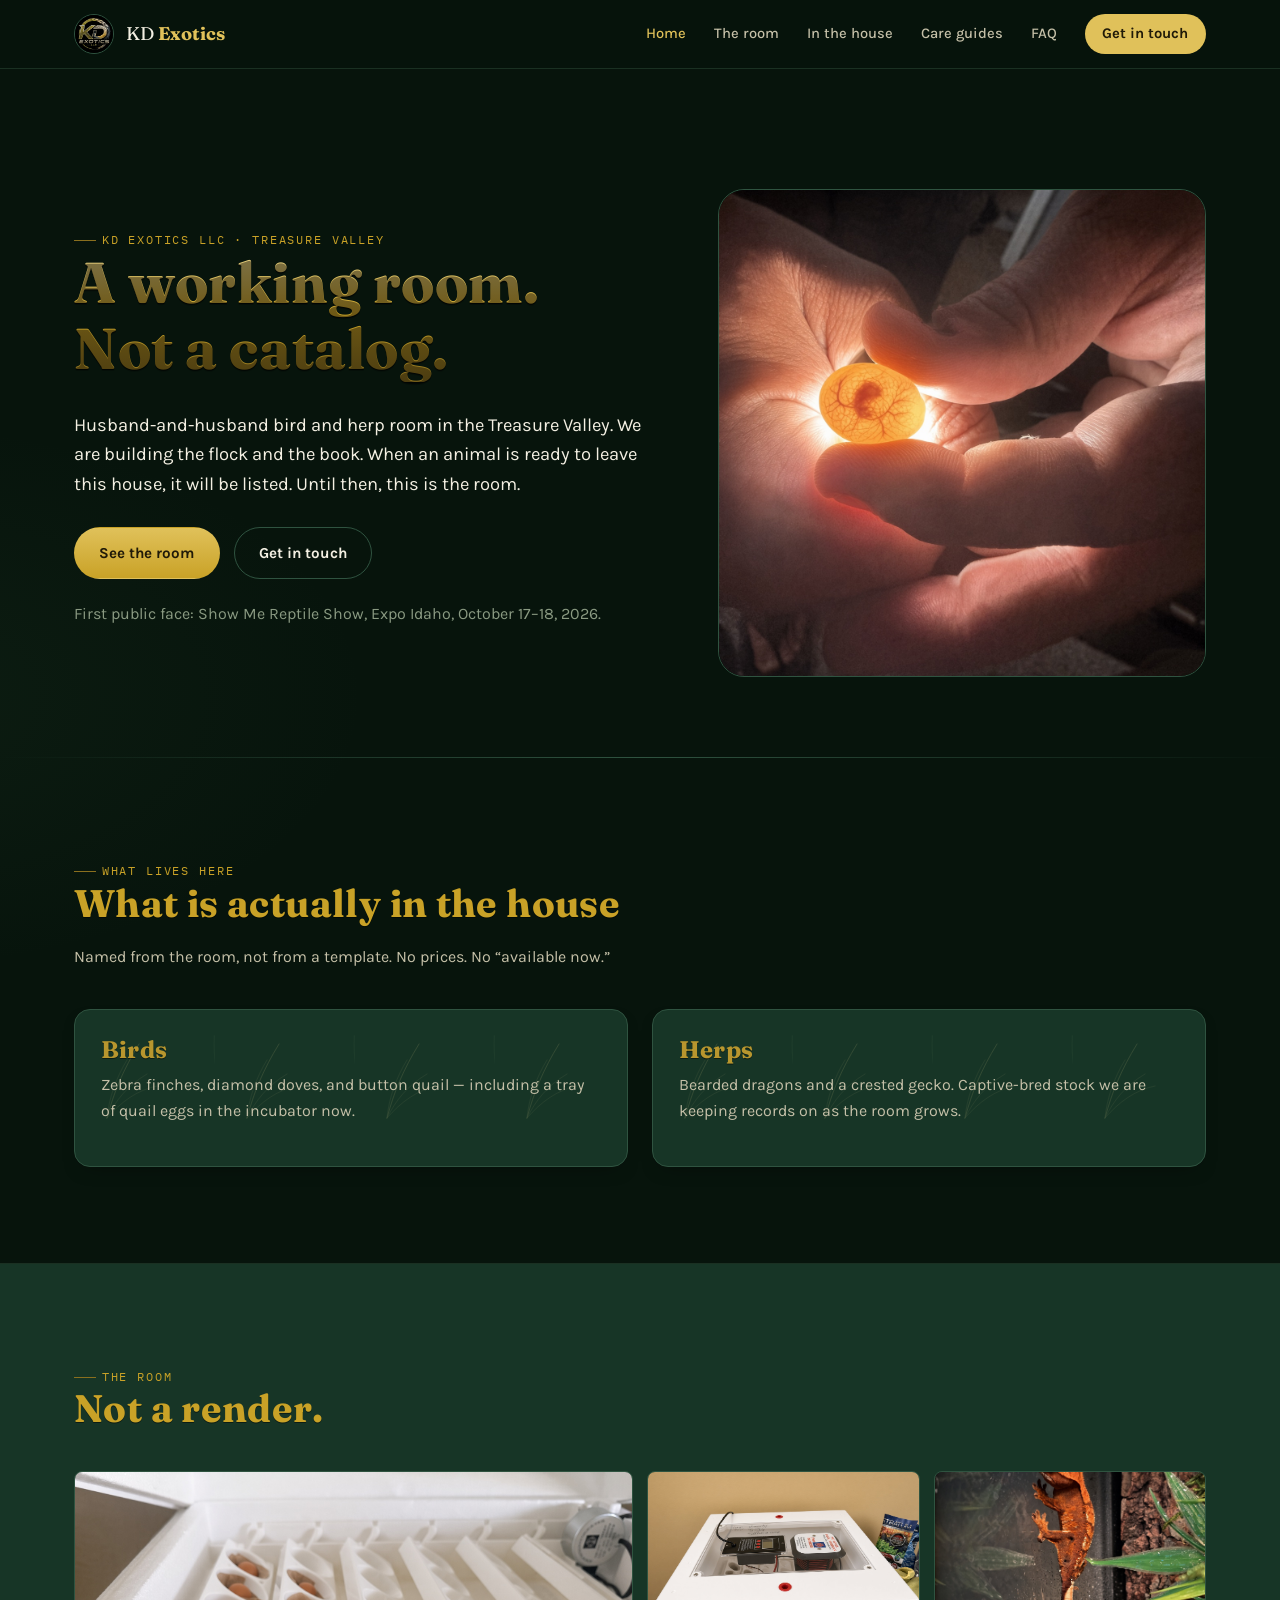
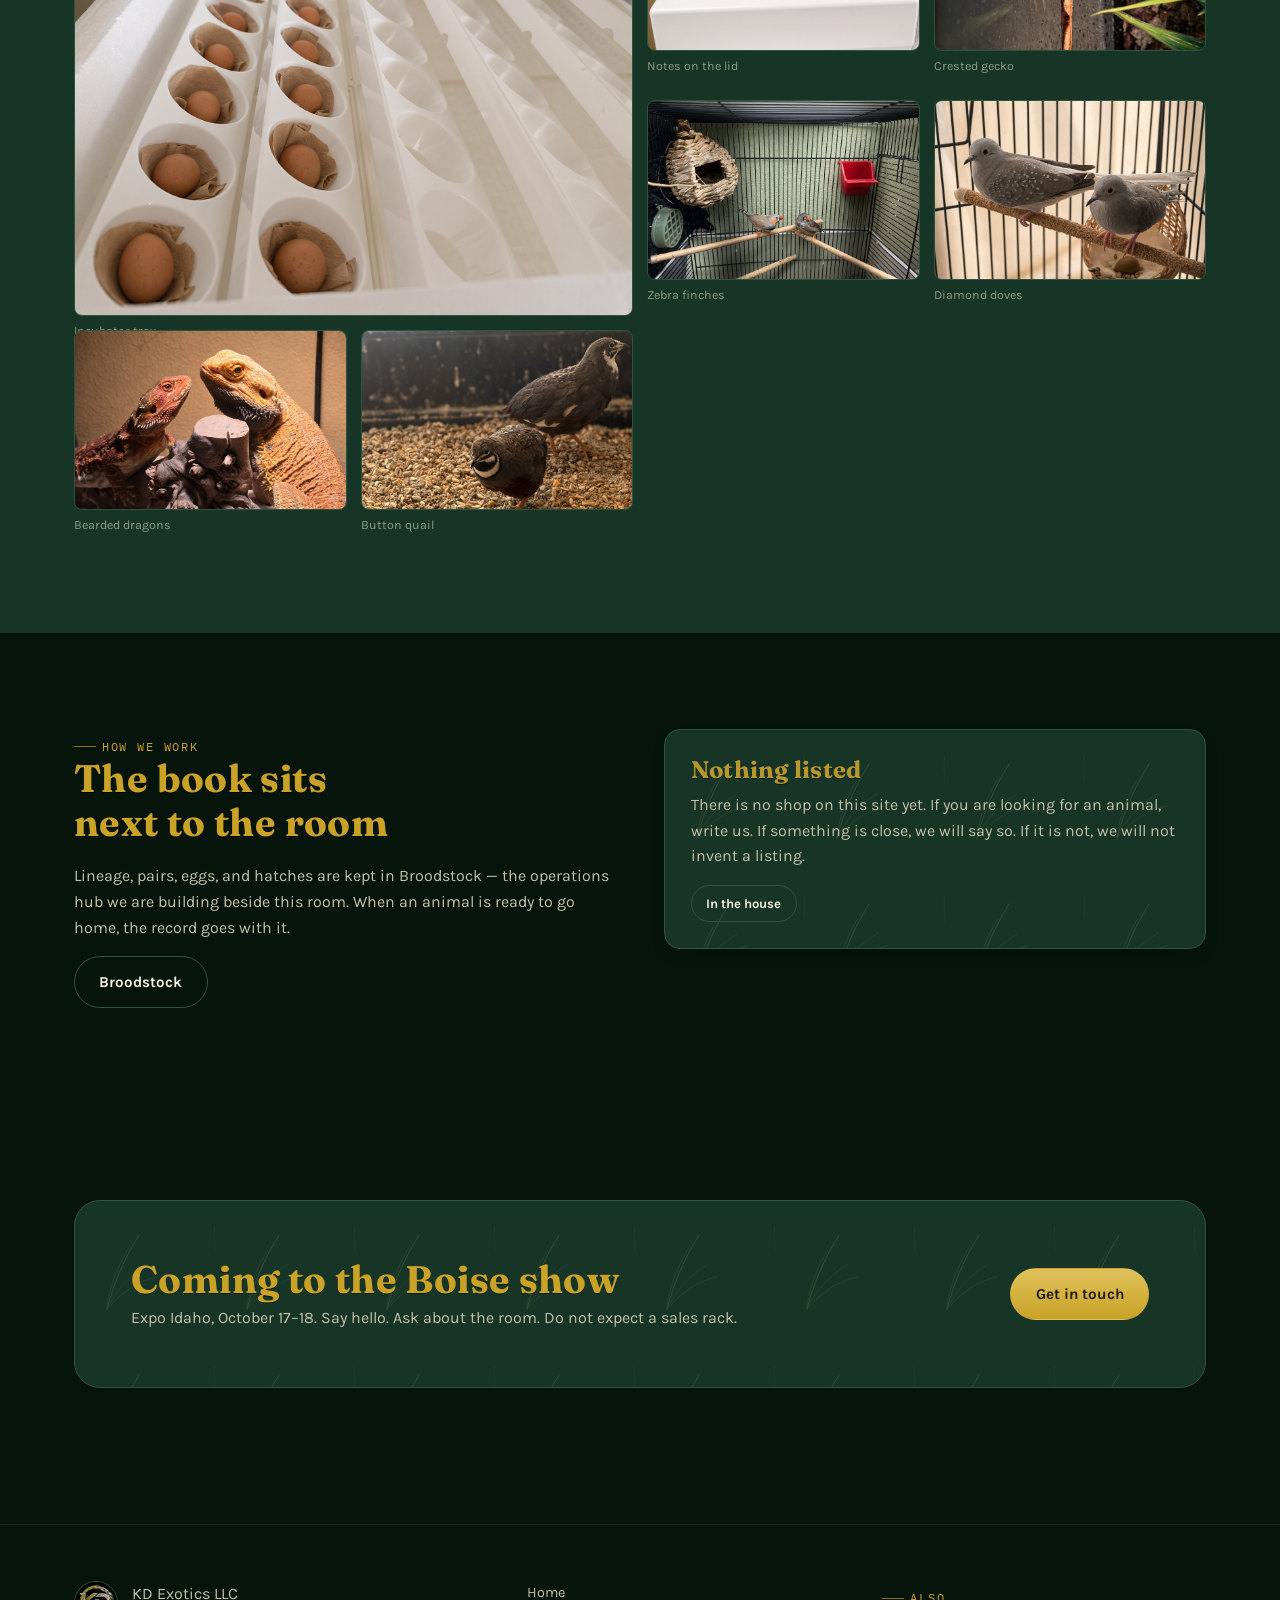
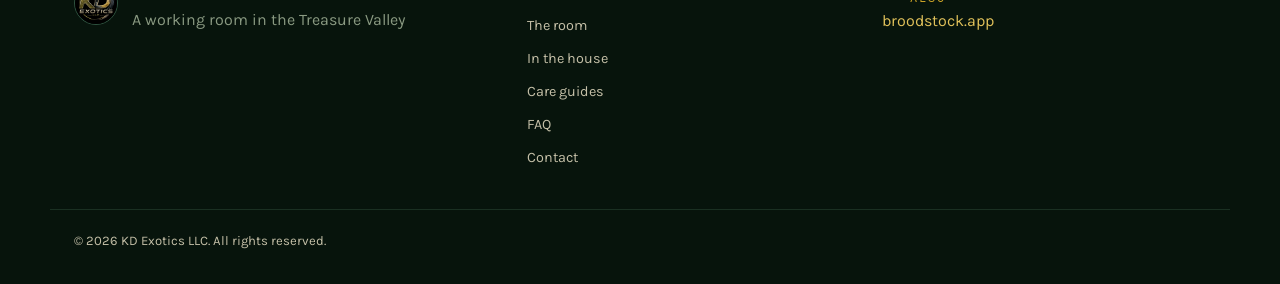
==== commit ffdbf59a: "Drop duplicate candle from grid; stop clipping photo captions" ====
--- a/index.html
+++ b/index.html
@@ -8,7 +8,7 @@
 <link rel="preconnect" href="https://fonts.googleapis.com">
 <link rel="preconnect" href="https://fonts.gstatic.com" crossorigin>
 <link rel="stylesheet" href="https://fonts.googleapis.com/css2?family=Fraunces:opsz,wght@9..144,400;9..144,500;9..144,600;9..144,700&family=Karla:wght@400;500;700&family=IBM+Plex+Mono:wght@400;500&display=swap">
-<link rel="stylesheet" href="styles.css?v=20260925e">
+<link rel="stylesheet" href="styles.css?v=20260925f">
 </head>
 <body>
 <header class="site-header">
@@ -76,10 +76,6 @@
       </div>
       <div class="photo-grid">
         <figure class="photo-lead">
-          <img src="assets/proof-candle.jpg" alt="Candled quail egg">
-          <figcaption>Candling a quail egg</figcaption>
-        </figure>
-        <figure>
           <img src="assets/proof-incubator-tray.jpg" alt="Quail eggs in the incubator tray">
           <figcaption>Incubator tray</figcaption>
         </figure>
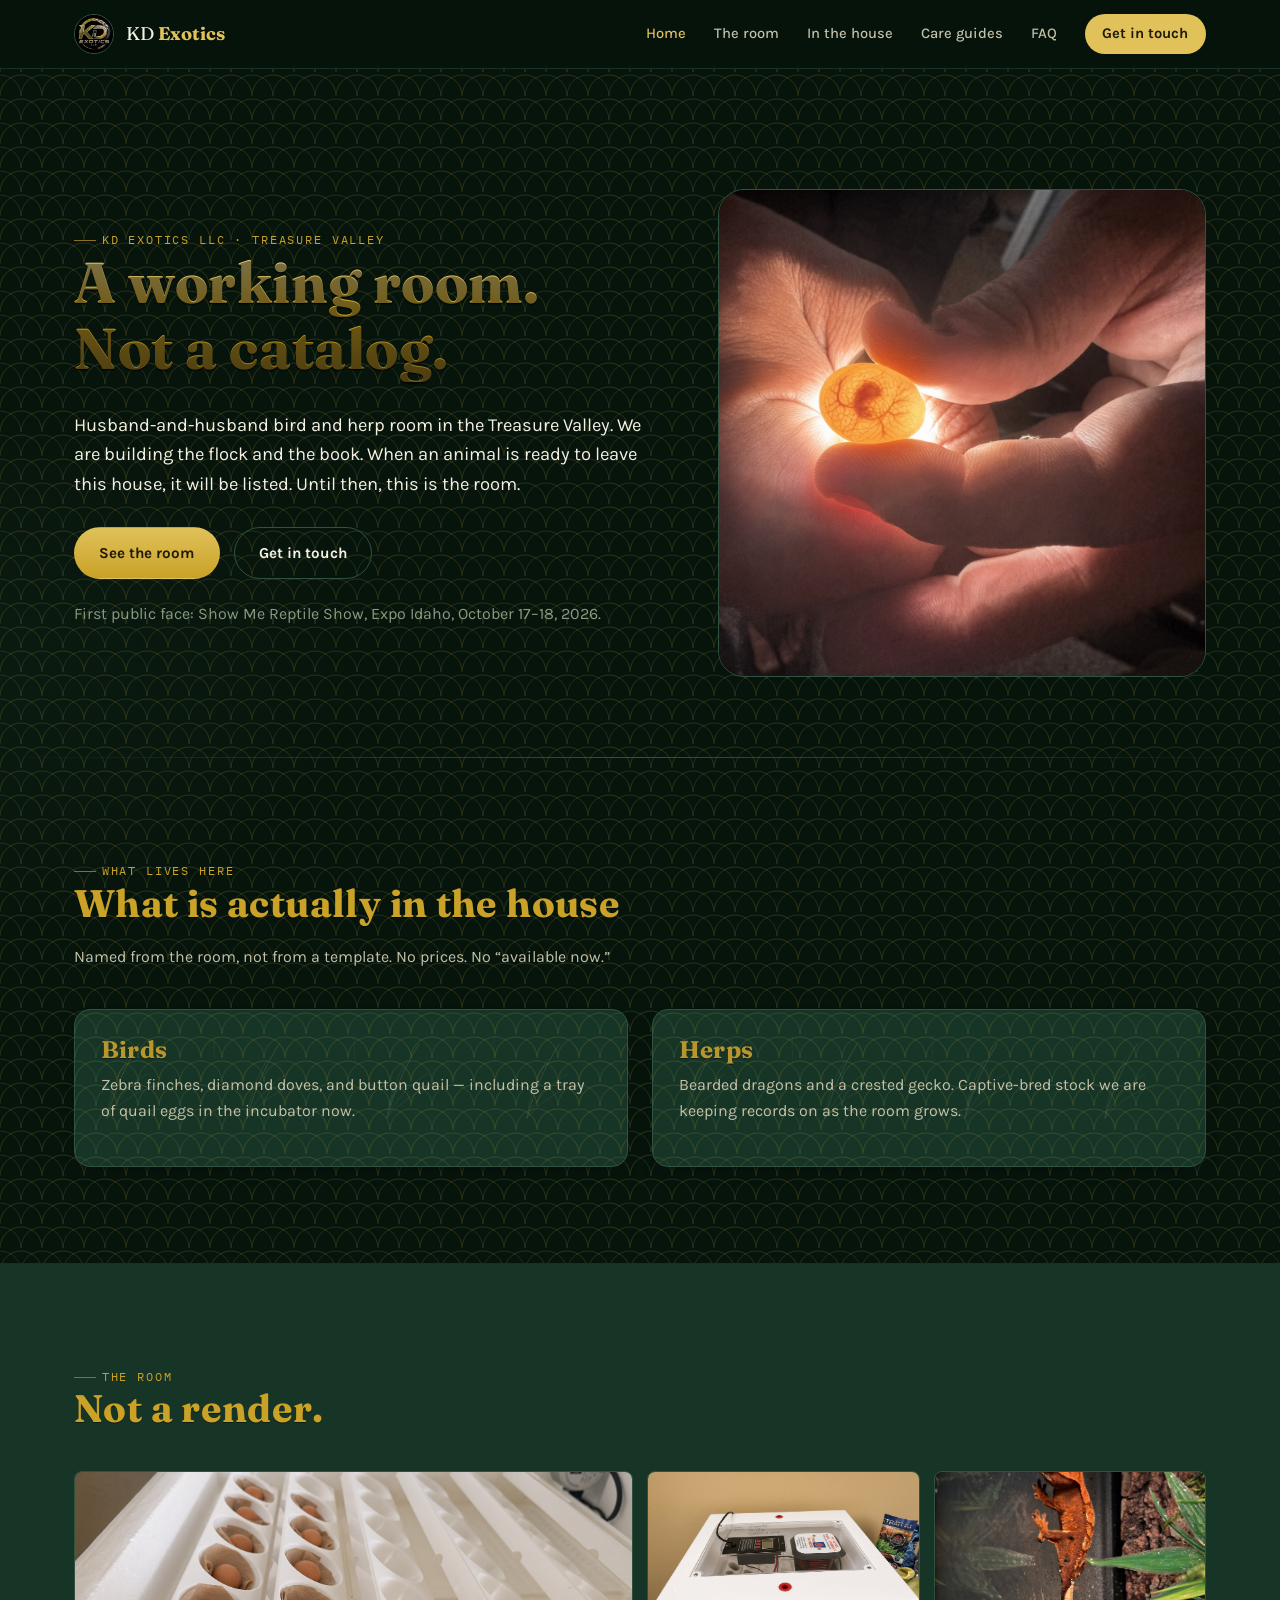
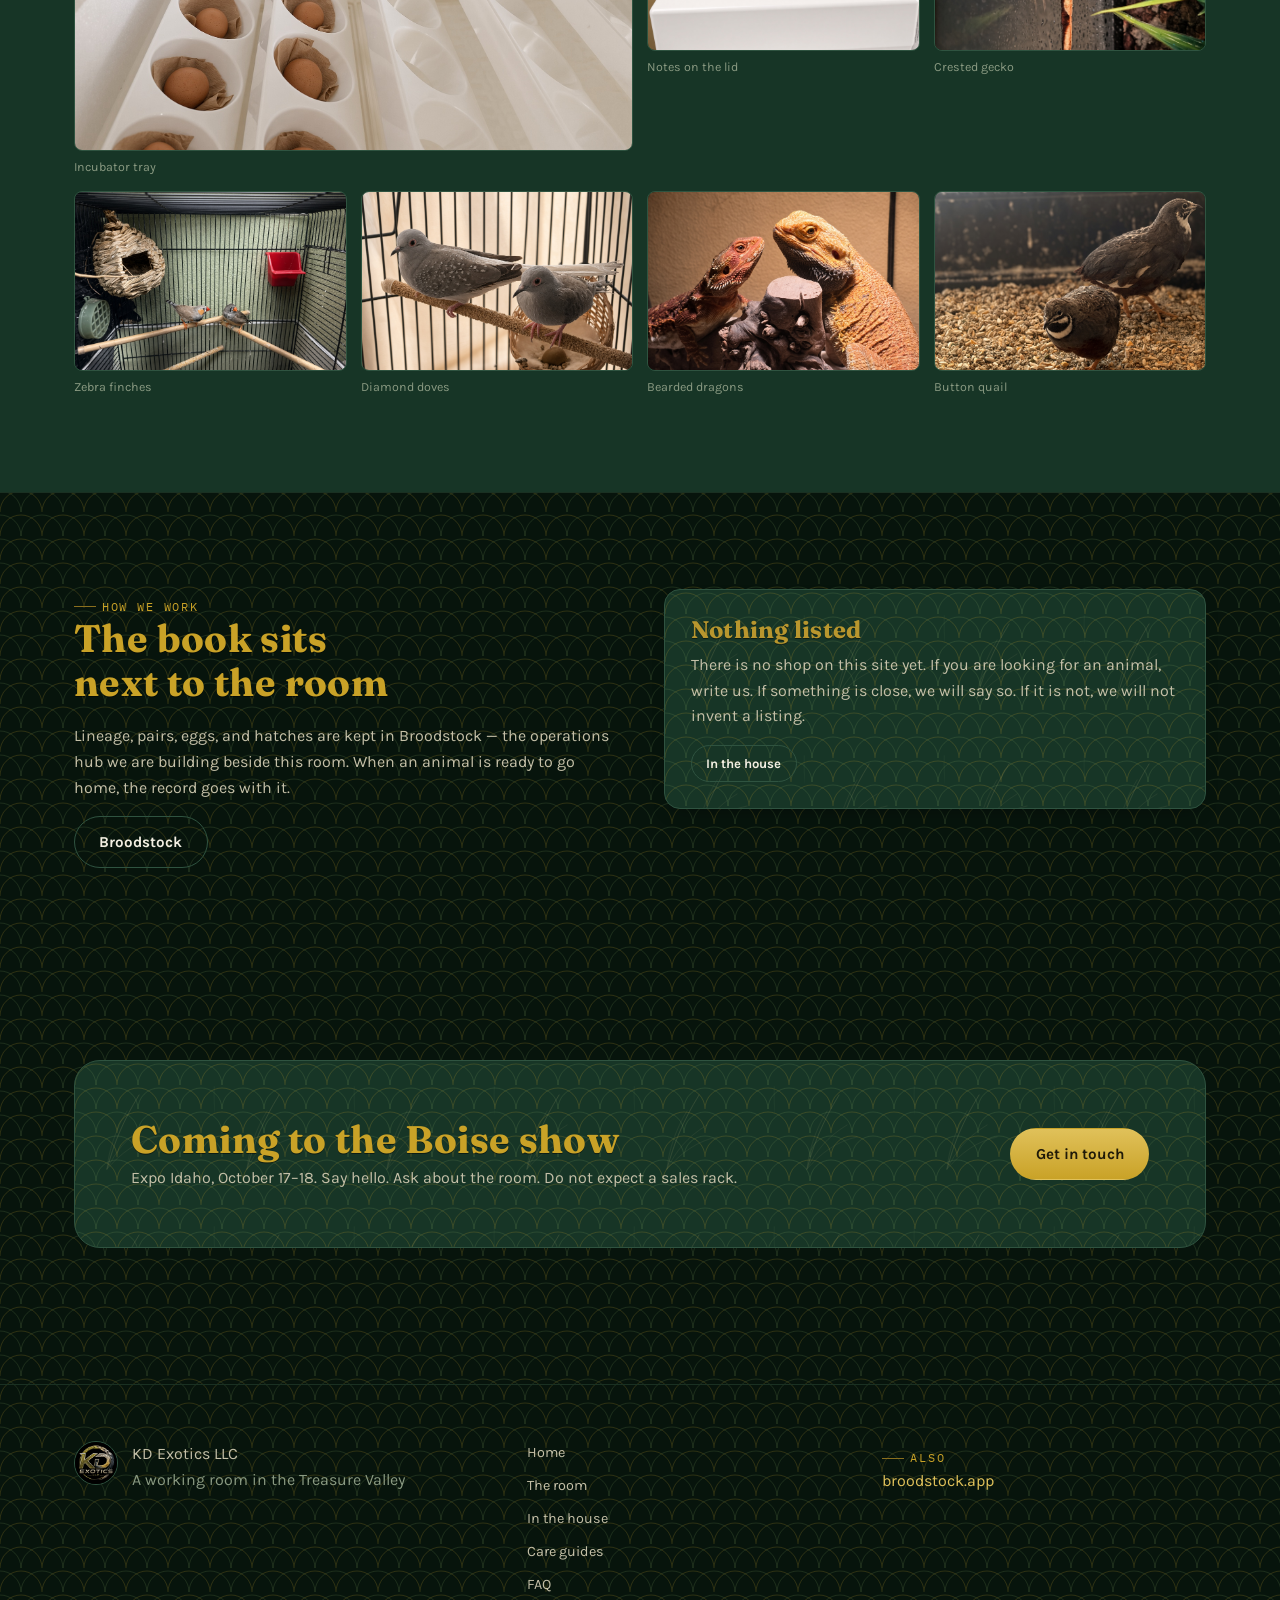
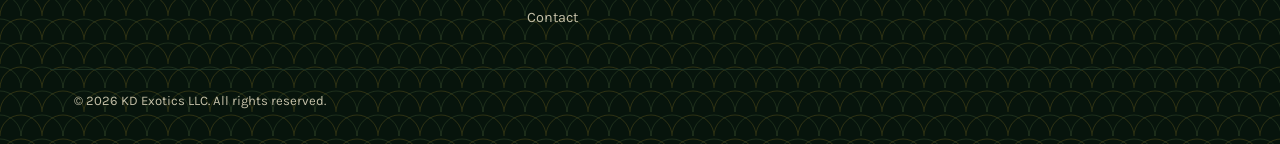
==== commit 81ee725b: "Bump CSS cache for scale grain" ====
--- a/index.html
+++ b/index.html
@@ -8,7 +8,7 @@
 <link rel="preconnect" href="https://fonts.googleapis.com">
 <link rel="preconnect" href="https://fonts.gstatic.com" crossorigin>
 <link rel="stylesheet" href="https://fonts.googleapis.com/css2?family=Fraunces:opsz,wght@9..144,400;9..144,500;9..144,600;9..144,700&family=Karla:wght@400;500;700&family=IBM+Plex+Mono:wght@400;500&display=swap">
-<link rel="stylesheet" href="styles.css?v=20260925f">
+<link rel="stylesheet" href="styles.css?v=20260925g">
 </head>
 <body>
 <header class="site-header">
--- a/styles.css
+++ b/styles.css
@@ -1,4 +1,4 @@
-/* KD EXOTICS — deep ground, feathered matte panels */
+/* KD EXOTICS — deep scaled ground, feathered matte panels */
 :root {
   --bg: #07140c;
   --bg-alt: #0b1c12;
@@ -25,6 +25,7 @@
   --font-body: 'Karla', -apple-system, BlinkMacSystemFont, 'Segoe UI', sans-serif;
   --font-mono: 'IBM Plex Mono', ui-monospace, SFMono-Regular, monospace;
   --maxw: 1180px;
+  --scale: url("data:image/svg+xml,%3Csvg xmlns='http://www.w3.org/2000/svg' width='42' height='24' viewBox='0 0 42 24'%3E%3Cpath d='M0 24a21 21 0 0 1 21-21A21 21 0 0 1 42 24' fill='none' stroke='%23c9a227' stroke-width='.9' opacity='.22'/%3E%3Cpath d='M-21 24a21 21 0 0 1 21-21A21 21 0 0 1 21 24M21 24a21 21 0 0 1 21-21A21 21 0 0 1 63 24' fill='none' stroke='%237a9e5a' stroke-width='.9' opacity='.20'/%3E%3C/svg%3E");
   --feather: url("data:image/svg+xml,%3Csvg xmlns='http://www.w3.org/2000/svg' width='140' height='140' viewBox='0 0 140 140'%3E%3Cg fill='none' stroke='%23e8d48a' stroke-linecap='round' opacity='.16'%3E%3Cpath stroke-width='.8' d='M32 108c7-26 16-48 32-74'/%3E%3Cpath stroke-width='.4' d='M32 108c9-18 20-32 40-44M32 108c2-20 9-40 20-58M32 108c14-16 30-28 50-32'/%3E%3C/g%3E%3Cg fill='none' stroke='%239dbf7a' stroke-linecap='round' opacity='.13' transform='translate(70 6) rotate(-28)'%3E%3Cpath stroke-width='.7' d='M32 108c7-26 16-48 32-74'/%3E%3Cpath stroke-width='.35' d='M32 108c9-18 20-32 40-44M32 108c2-20 9-40 20-58'/%3E%3C/g%3E%3C/svg%3E");
   color-scheme: dark;
 }
@@ -34,8 +35,10 @@
   margin: 0;
   background-color: var(--bg);
   background-image:
+    var(--scale),
     radial-gradient(1200px 600px at 85% -10%, rgba(201,162,39,.06), transparent 60%),
     radial-gradient(900px 500px at -10% 20%, rgba(61,107,69,.10), transparent 55%);
+  background-size: 42px 24px, auto, auto;
   color: var(--text);
   font-family: var(--font-body);
   font-size: 16px;
@@ -46,8 +49,8 @@
 .surface-matte,
 section[style*="--surface"] {
   background-color: var(--surface);
-  background-image: var(--feather);
-  background-size: 140px 140px;
+  background-image: var(--feather), var(--scale);
+  background-size: 140px 140px, 42px 24px;
 }
 img { max-width: 100%; display: block; }
 a { color: var(--gold-bright); text-decoration: none; }
@@ -272,18 +275,25 @@
 }
 .hero-photo img { width: 100%; height: 100%; object-fit: cover; aspect-ratio: 4/5; }
 @media (min-width: 900px) { .hero-photo img { aspect-ratio: 1/1; } }
-.photo-grid { display: grid; grid-template-columns: repeat(4, 1fr); gap: 14px; }
-.photo-grid figure { margin: 0; }
+.photo-grid { display: grid; grid-template-columns: repeat(4, 1fr); gap: 16px 14px; align-items: start; }
+.photo-grid figure { margin: 0; display: flex; flex-direction: column; min-width: 0; }
 .photo-grid img {
-  width: 100%; height: 180px; object-fit: cover;
+  width: 100%; height: 180px; object-fit: cover; flex-shrink: 0;
   border-radius: var(--radius-sm); border: 1px solid var(--border);
 }
-.photo-grid figcaption { font-size: .78rem; color: var(--muted-2); margin-top: 6px; }
-.photo-lead { grid-column: span 2; grid-row: span 2; }
-.photo-lead img { height: 100%; min-height: 380px; }
+.photo-grid figcaption {
+  font-size: .78rem;
+  color: var(--muted-2);
+  margin-top: 8px;
+  line-height: 1.35;
+  overflow: visible;
+  white-space: normal;
+}
+.photo-lead { grid-column: span 2; }
+.photo-lead img { height: 280px; min-height: 0; }
 .animal-media img { width: 100%; height: 100%; object-fit: cover; }
 @media (max-width: 900px) {
   .photo-grid { grid-template-columns: repeat(2, 1fr); }
-  .photo-lead { grid-column: span 2; grid-row: span 1; }
-  .photo-lead img { min-height: 240px; }
-}
+  .photo-lead { grid-column: span 2; }
+  .photo-lead img { height: 220px; }
+}
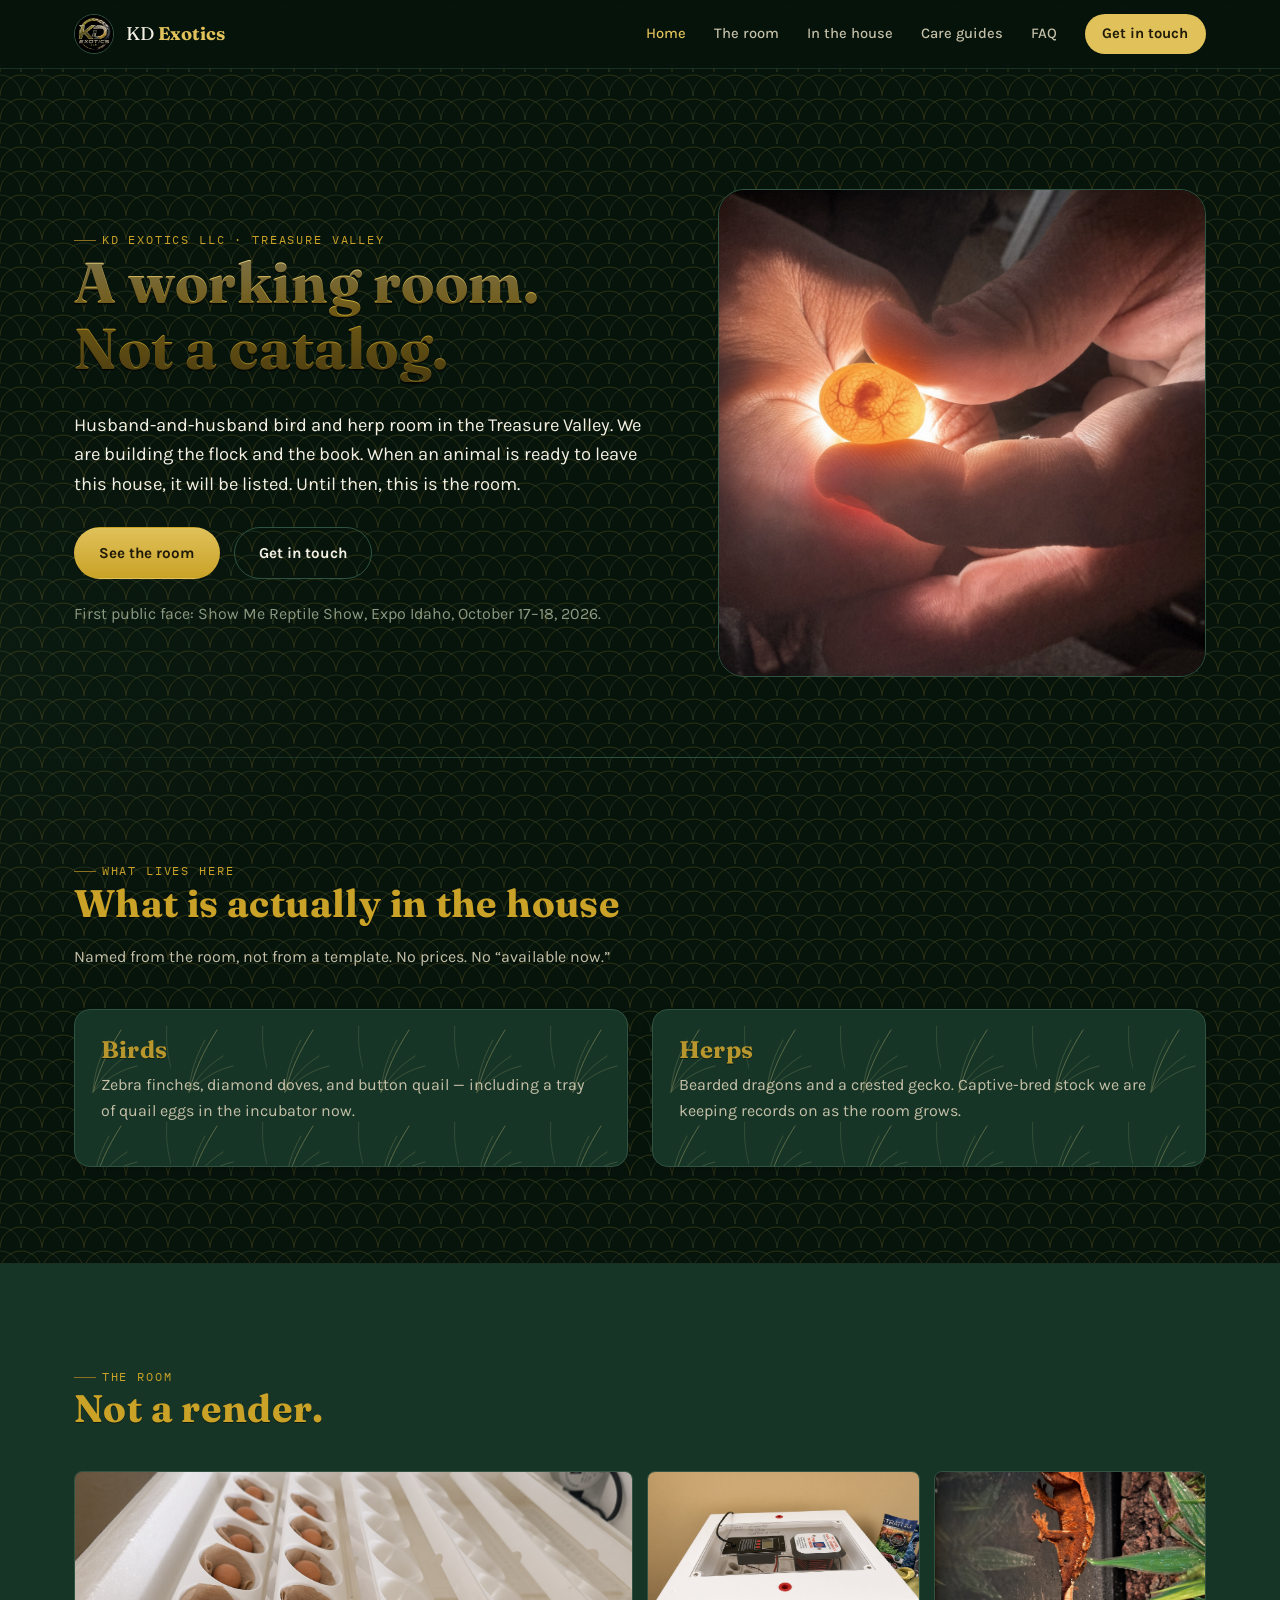
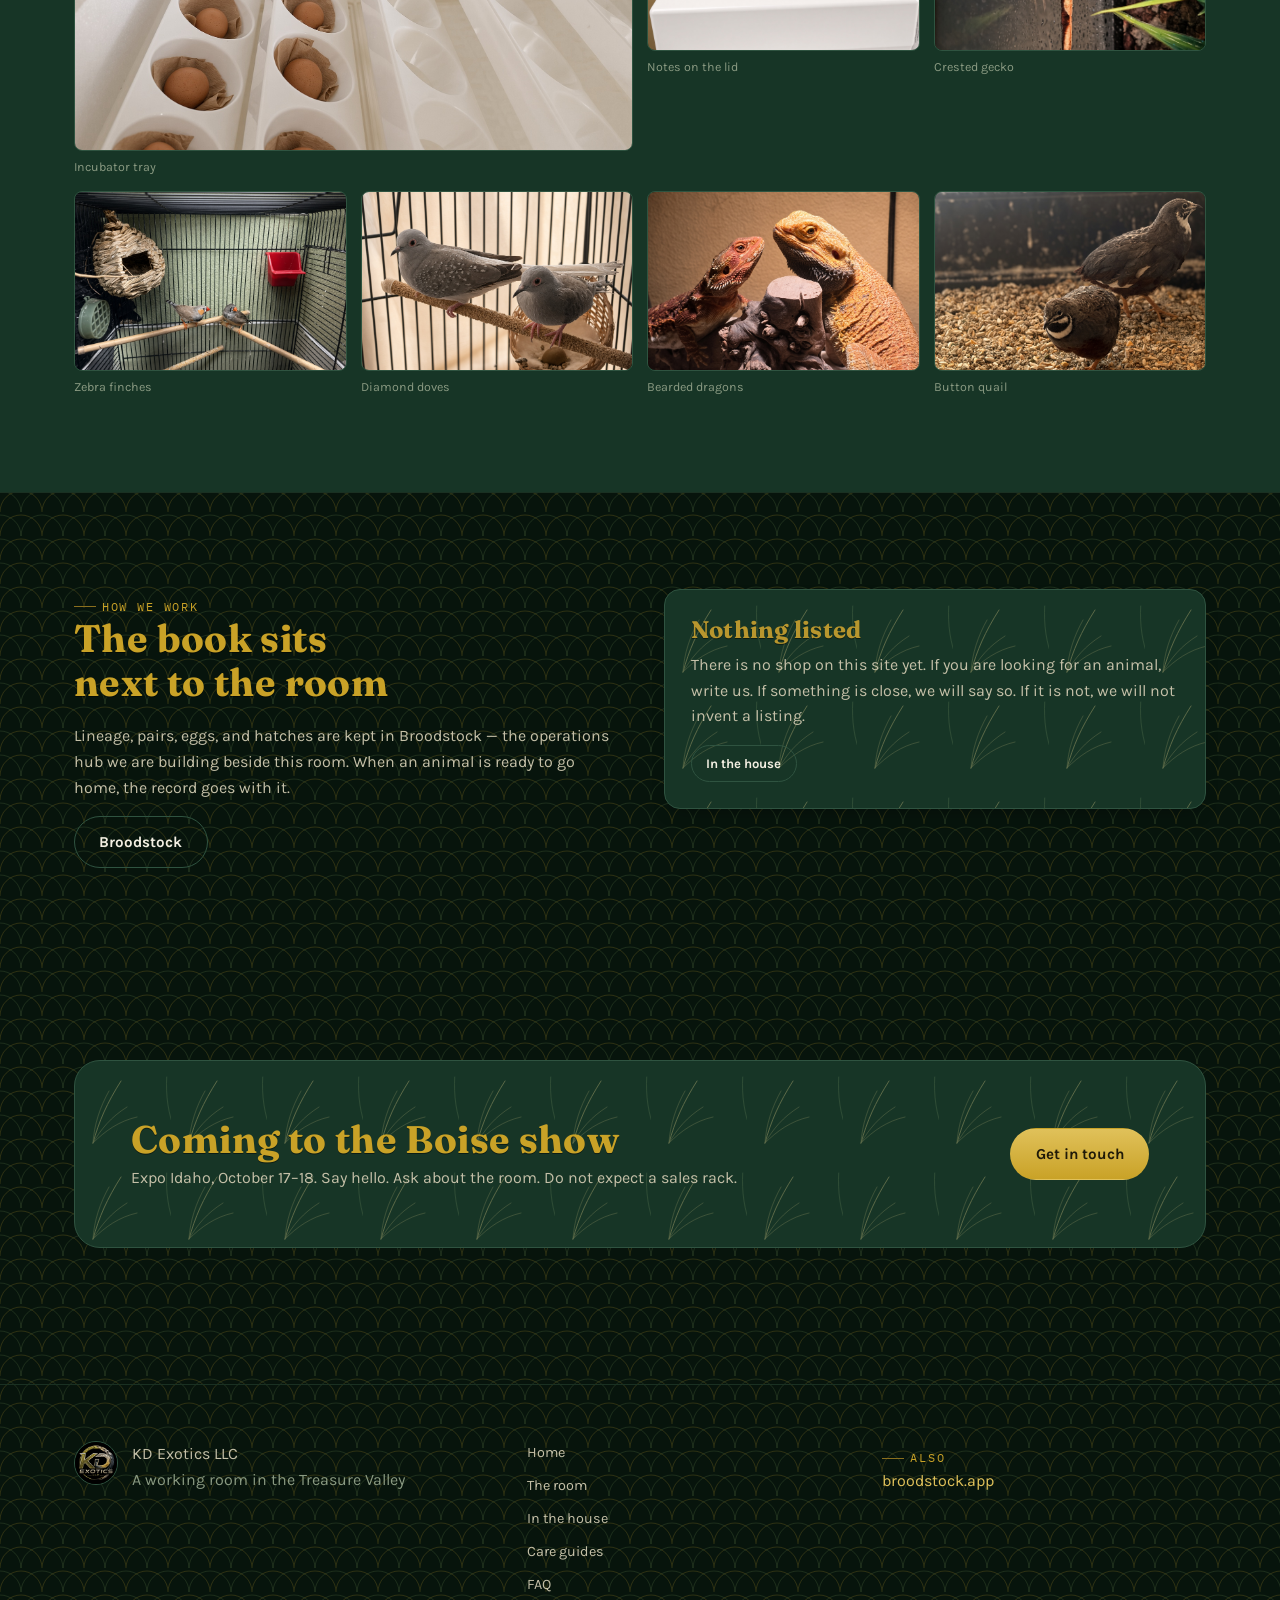
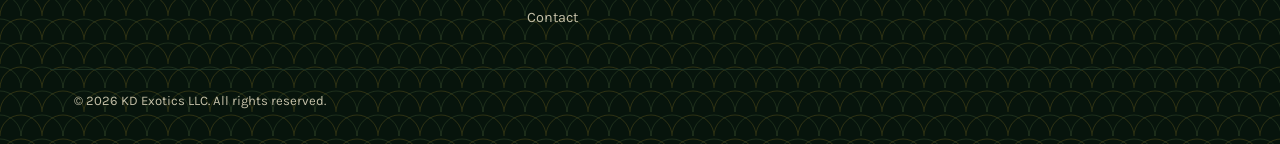
==== commit ff41d2cb: "Cache-bust CSS for panel feathers" ====
--- a/index.html
+++ b/index.html
@@ -8,7 +8,7 @@
 <link rel="preconnect" href="https://fonts.googleapis.com">
 <link rel="preconnect" href="https://fonts.gstatic.com" crossorigin>
 <link rel="stylesheet" href="https://fonts.googleapis.com/css2?family=Fraunces:opsz,wght@9..144,400;9..144,500;9..144,600;9..144,700&family=Karla:wght@400;500;700&family=IBM+Plex+Mono:wght@400;500&display=swap">
-<link rel="stylesheet" href="styles.css?v=20260925g">
+<link rel="stylesheet" href="styles.css?v=20260925h">
 </head>
 <body>
 <header class="site-header">
--- a/styles.css
+++ b/styles.css
@@ -26,7 +26,7 @@
   --font-mono: 'IBM Plex Mono', ui-monospace, SFMono-Regular, monospace;
   --maxw: 1180px;
   --scale: url("data:image/svg+xml,%3Csvg xmlns='http://www.w3.org/2000/svg' width='42' height='24' viewBox='0 0 42 24'%3E%3Cpath d='M0 24a21 21 0 0 1 21-21A21 21 0 0 1 42 24' fill='none' stroke='%23c9a227' stroke-width='.9' opacity='.22'/%3E%3Cpath d='M-21 24a21 21 0 0 1 21-21A21 21 0 0 1 21 24M21 24a21 21 0 0 1 21-21A21 21 0 0 1 63 24' fill='none' stroke='%237a9e5a' stroke-width='.9' opacity='.20'/%3E%3C/svg%3E");
-  --feather: url("data:image/svg+xml,%3Csvg xmlns='http://www.w3.org/2000/svg' width='140' height='140' viewBox='0 0 140 140'%3E%3Cg fill='none' stroke='%23e8d48a' stroke-linecap='round' opacity='.16'%3E%3Cpath stroke-width='.8' d='M32 108c7-26 16-48 32-74'/%3E%3Cpath stroke-width='.4' d='M32 108c9-18 20-32 40-44M32 108c2-20 9-40 20-58M32 108c14-16 30-28 50-32'/%3E%3C/g%3E%3Cg fill='none' stroke='%239dbf7a' stroke-linecap='round' opacity='.13' transform='translate(70 6) rotate(-28)'%3E%3Cpath stroke-width='.7' d='M32 108c7-26 16-48 32-74'/%3E%3Cpath stroke-width='.35' d='M32 108c9-18 20-32 40-44M32 108c2-20 9-40 20-58'/%3E%3C/g%3E%3C/svg%3E");
+  --feather: url("data:image/svg+xml,%3Csvg xmlns='http://www.w3.org/2000/svg' width='96' height='96' viewBox='0 0 96 96'%3E%3Cg fill='none' stroke='%23e8d48a' stroke-linecap='round' opacity='.32'%3E%3Cpath stroke-width='1' d='M18 82c6-22 14-40 28-62'/%3E%3Cpath stroke-width='.55' d='M18 82c8-14 18-26 34-36M18 82c1-18 7-36 16-52M18 82c12-12 26-22 44-26'/%3E%3C/g%3E%3Cg fill='none' stroke='%23b5d08a' stroke-linecap='round' opacity='.26' transform='translate(48 4) rotate(-26)'%3E%3Cpath stroke-width='.9' d='M18 82c6-22 14-40 28-62'/%3E%3Cpath stroke-width='.5' d='M18 82c8-14 18-26 34-36M18 82c1-18 7-36 16-52'/%3E%3C/g%3E%3C/svg%3E");
   color-scheme: dark;
 }
 * { box-sizing: border-box; }
@@ -49,8 +49,8 @@
 .surface-matte,
 section[style*="--surface"] {
   background-color: var(--surface);
-  background-image: var(--feather), var(--scale);
-  background-size: 140px 140px, 42px 24px;
+  background-image: var(--feather);
+  background-size: 96px 96px;
 }
 img { max-width: 100%; display: block; }
 a { color: var(--gold-bright); text-decoration: none; }
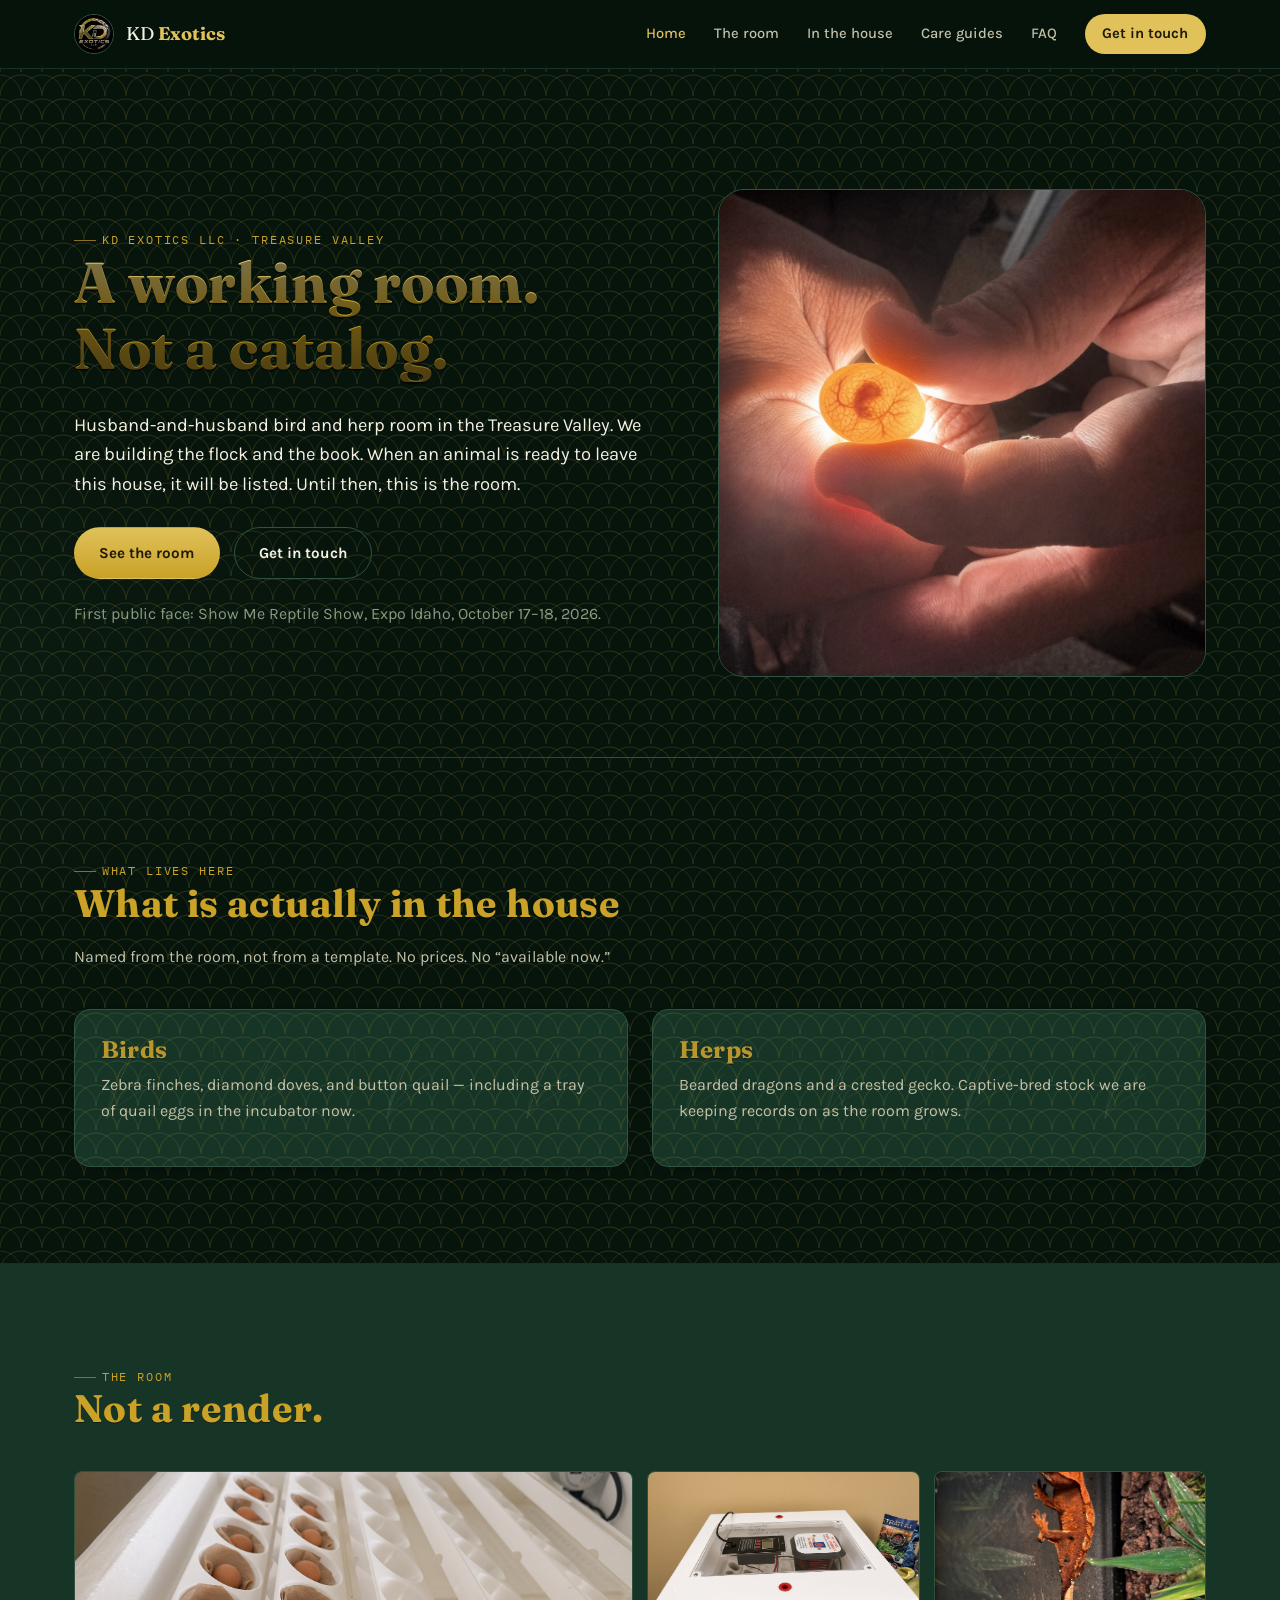
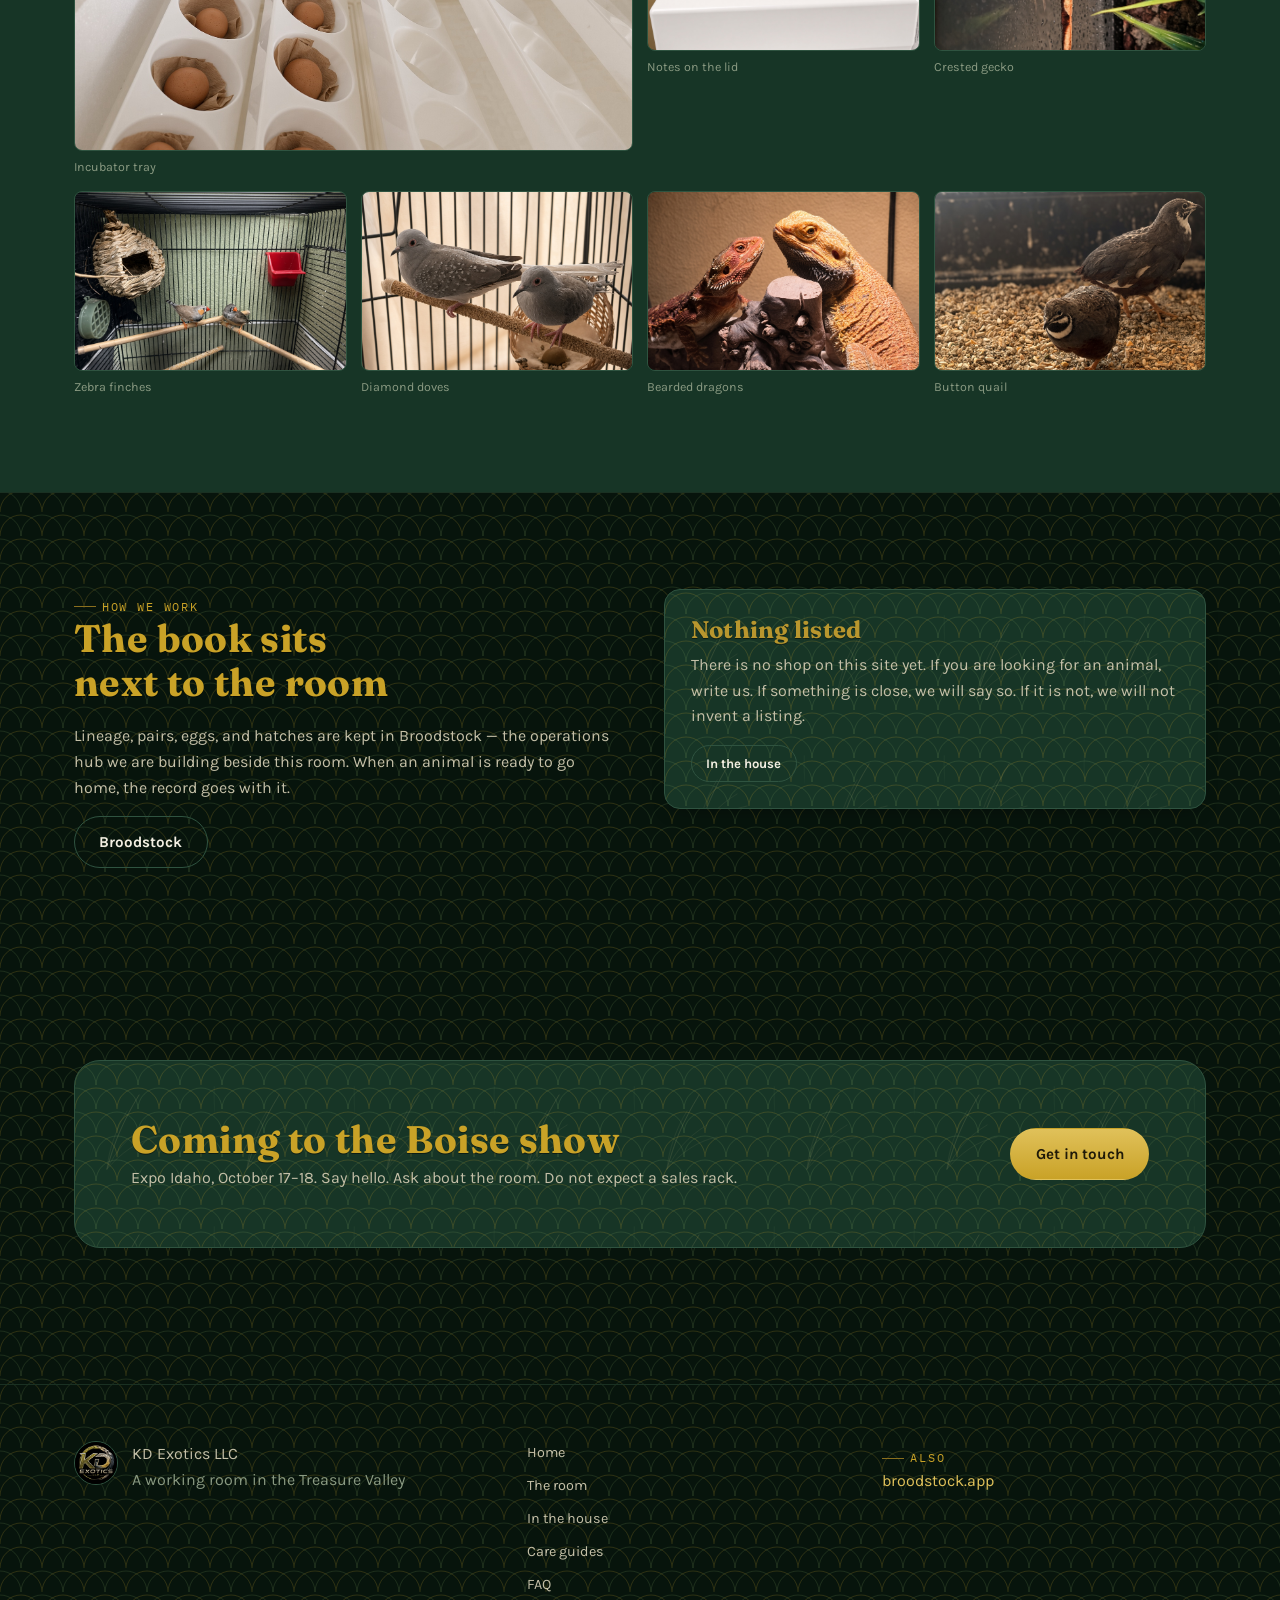
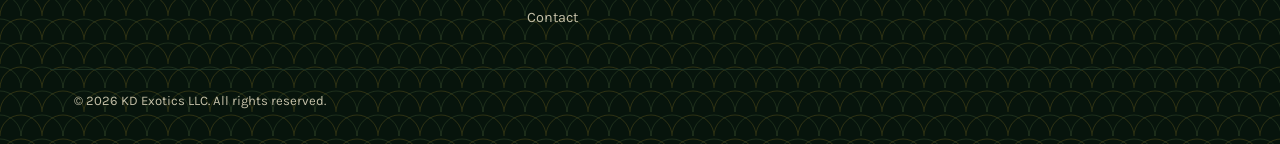
==== commit f472deff: "Lock stylesheet to last good theme" ====
--- a/index.html
+++ b/index.html
@@ -8,7 +8,7 @@
 <link rel="preconnect" href="https://fonts.googleapis.com">
 <link rel="preconnect" href="https://fonts.gstatic.com" crossorigin>
 <link rel="stylesheet" href="https://fonts.googleapis.com/css2?family=Fraunces:opsz,wght@9..144,400;9..144,500;9..144,600;9..144,700&family=Karla:wght@400;500;700&family=IBM+Plex+Mono:wght@400;500&display=swap">
-<link rel="stylesheet" href="styles.css?v=20260925h">
+<link rel="stylesheet" href="styles.css?v=lock">
 </head>
 <body>
 <header class="site-header">
--- a/styles.css
+++ b/styles.css
@@ -26,7 +26,7 @@
   --font-mono: 'IBM Plex Mono', ui-monospace, SFMono-Regular, monospace;
   --maxw: 1180px;
   --scale: url("data:image/svg+xml,%3Csvg xmlns='http://www.w3.org/2000/svg' width='42' height='24' viewBox='0 0 42 24'%3E%3Cpath d='M0 24a21 21 0 0 1 21-21A21 21 0 0 1 42 24' fill='none' stroke='%23c9a227' stroke-width='.9' opacity='.22'/%3E%3Cpath d='M-21 24a21 21 0 0 1 21-21A21 21 0 0 1 21 24M21 24a21 21 0 0 1 21-21A21 21 0 0 1 63 24' fill='none' stroke='%237a9e5a' stroke-width='.9' opacity='.20'/%3E%3C/svg%3E");
-  --feather: url("data:image/svg+xml,%3Csvg xmlns='http://www.w3.org/2000/svg' width='96' height='96' viewBox='0 0 96 96'%3E%3Cg fill='none' stroke='%23e8d48a' stroke-linecap='round' opacity='.32'%3E%3Cpath stroke-width='1' d='M18 82c6-22 14-40 28-62'/%3E%3Cpath stroke-width='.55' d='M18 82c8-14 18-26 34-36M18 82c1-18 7-36 16-52M18 82c12-12 26-22 44-26'/%3E%3C/g%3E%3Cg fill='none' stroke='%23b5d08a' stroke-linecap='round' opacity='.26' transform='translate(48 4) rotate(-26)'%3E%3Cpath stroke-width='.9' d='M18 82c6-22 14-40 28-62'/%3E%3Cpath stroke-width='.5' d='M18 82c8-14 18-26 34-36M18 82c1-18 7-36 16-52'/%3E%3C/g%3E%3C/svg%3E");
+  --feather: url("data:image/svg+xml,%3Csvg xmlns='http://www.w3.org/2000/svg' width='140' height='140' viewBox='0 0 140 140'%3E%3Cg fill='none' stroke='%23e8d48a' stroke-linecap='round' opacity='.16'%3E%3Cpath stroke-width='.8' d='M32 108c7-26 16-48 32-74'/%3E%3Cpath stroke-width='.4' d='M32 108c9-18 20-32 40-44M32 108c2-20 9-40 20-58M32 108c14-16 30-28 50-32'/%3E%3C/g%3E%3Cg fill='none' stroke='%239dbf7a' stroke-linecap='round' opacity='.13' transform='translate(70 6) rotate(-28)'%3E%3Cpath stroke-width='.7' d='M32 108c7-26 16-48 32-74'/%3E%3Cpath stroke-width='.35' d='M32 108c9-18 20-32 40-44M32 108c2-20 9-40 20-58'/%3E%3C/g%3E%3C/svg%3E");
   color-scheme: dark;
 }
 * { box-sizing: border-box; }
@@ -49,8 +49,8 @@
 .surface-matte,
 section[style*="--surface"] {
   background-color: var(--surface);
-  background-image: var(--feather);
-  background-size: 96px 96px;
+  background-image: var(--feather), var(--scale);
+  background-size: 140px 140px, 42px 24px;
 }
 img { max-width: 100%; display: block; }
 a { color: var(--gold-bright); text-decoration: none; }
